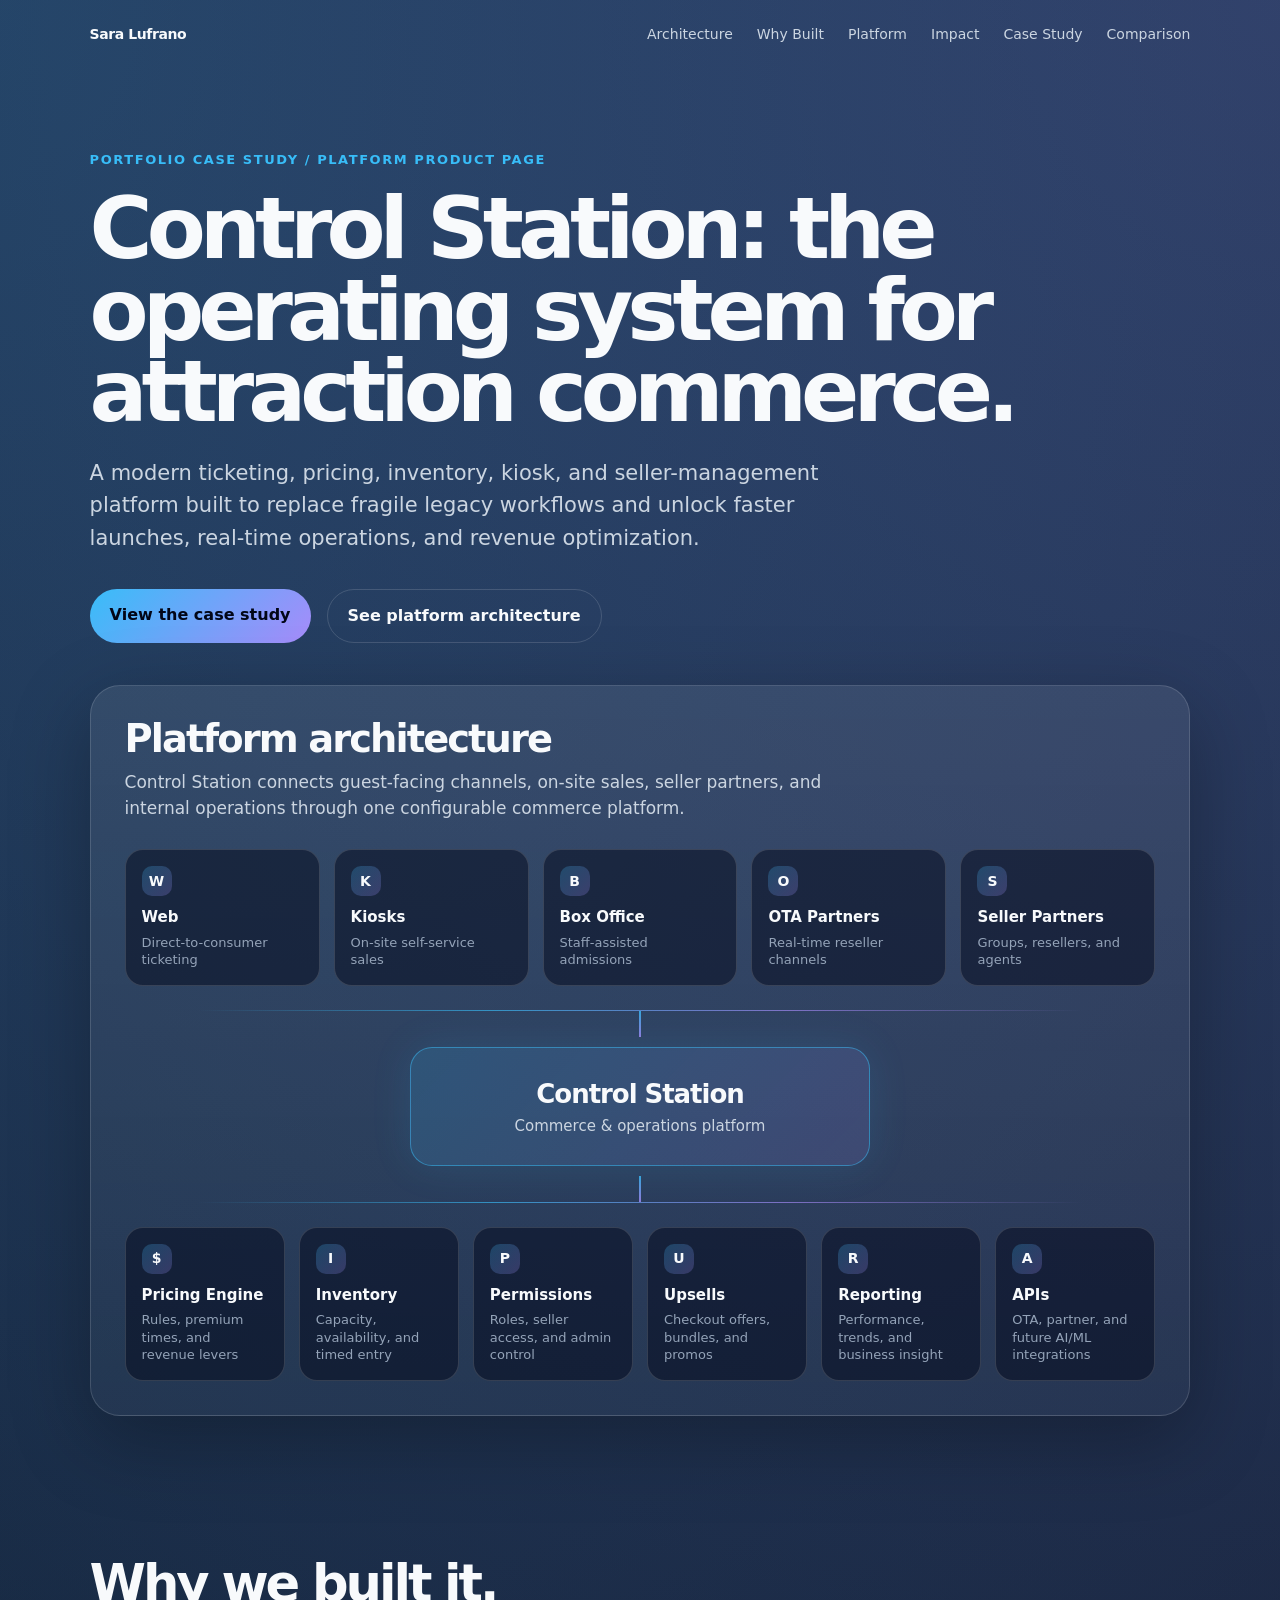
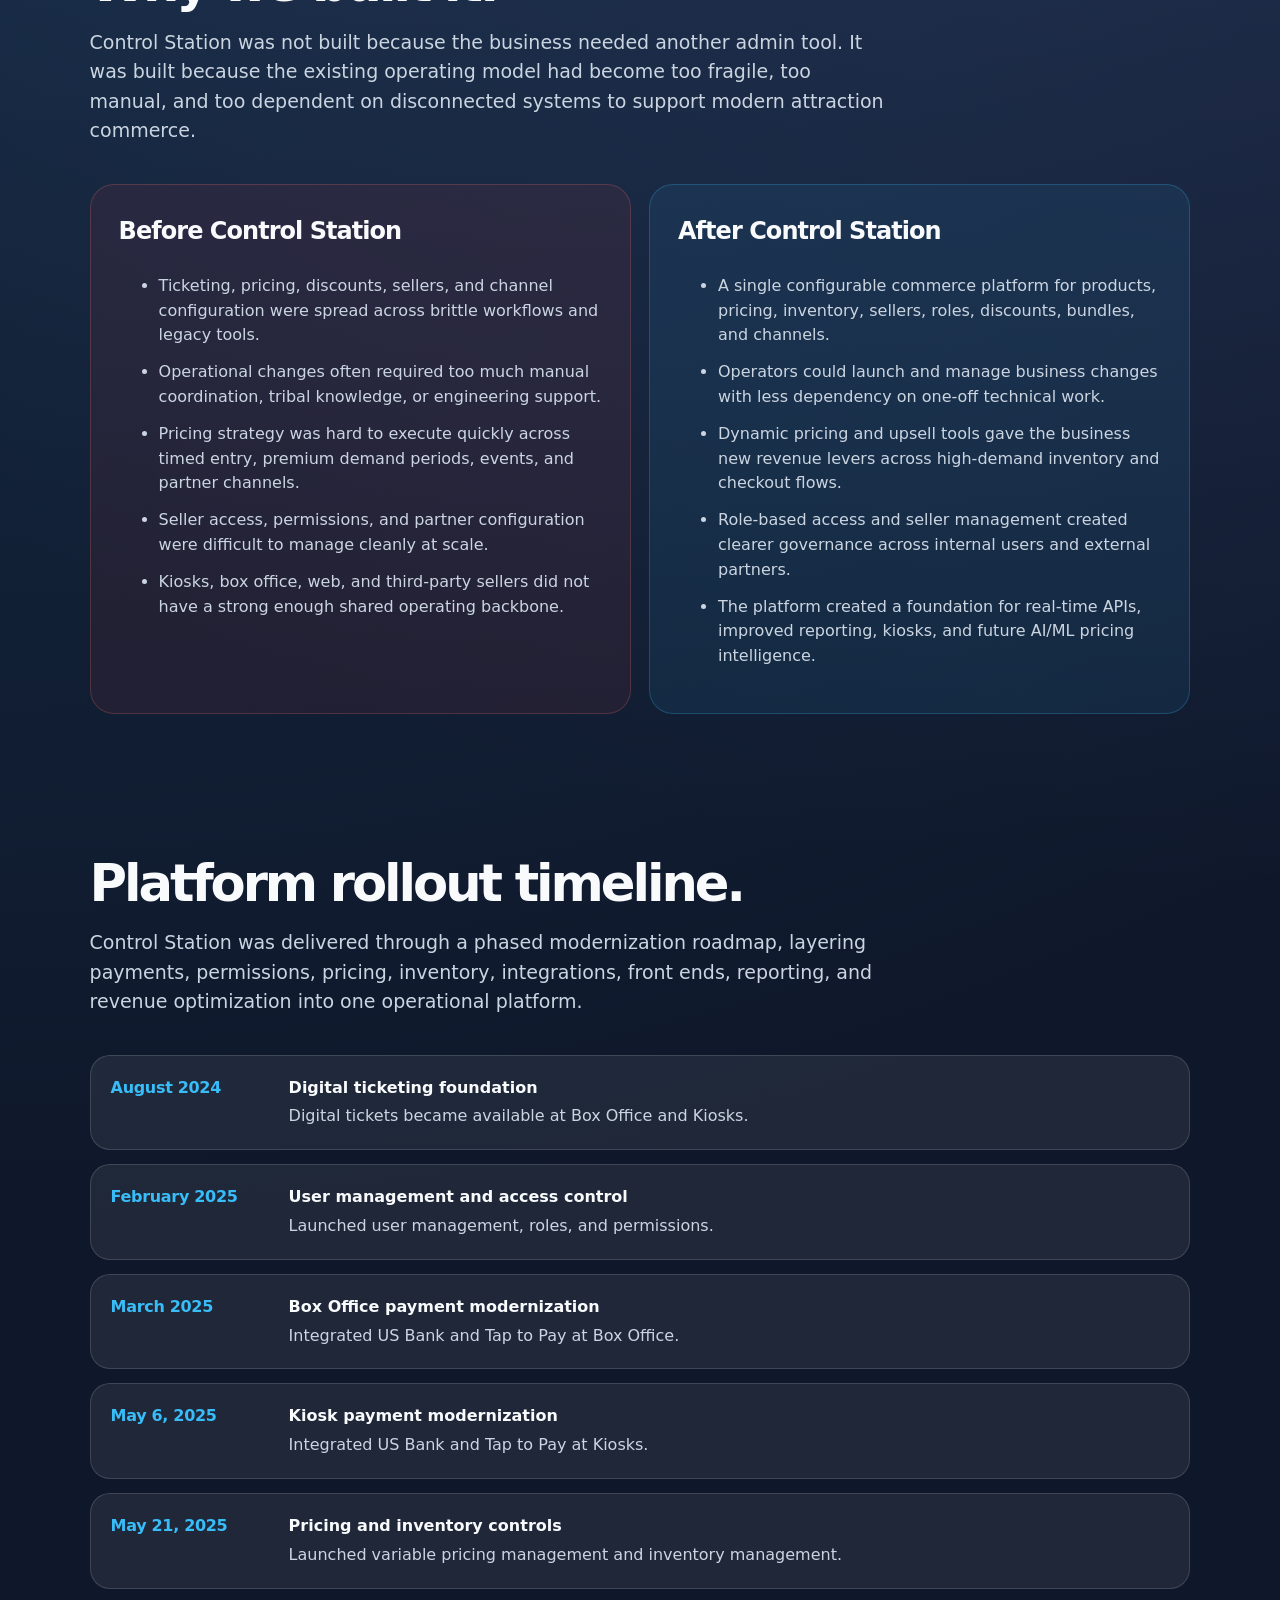
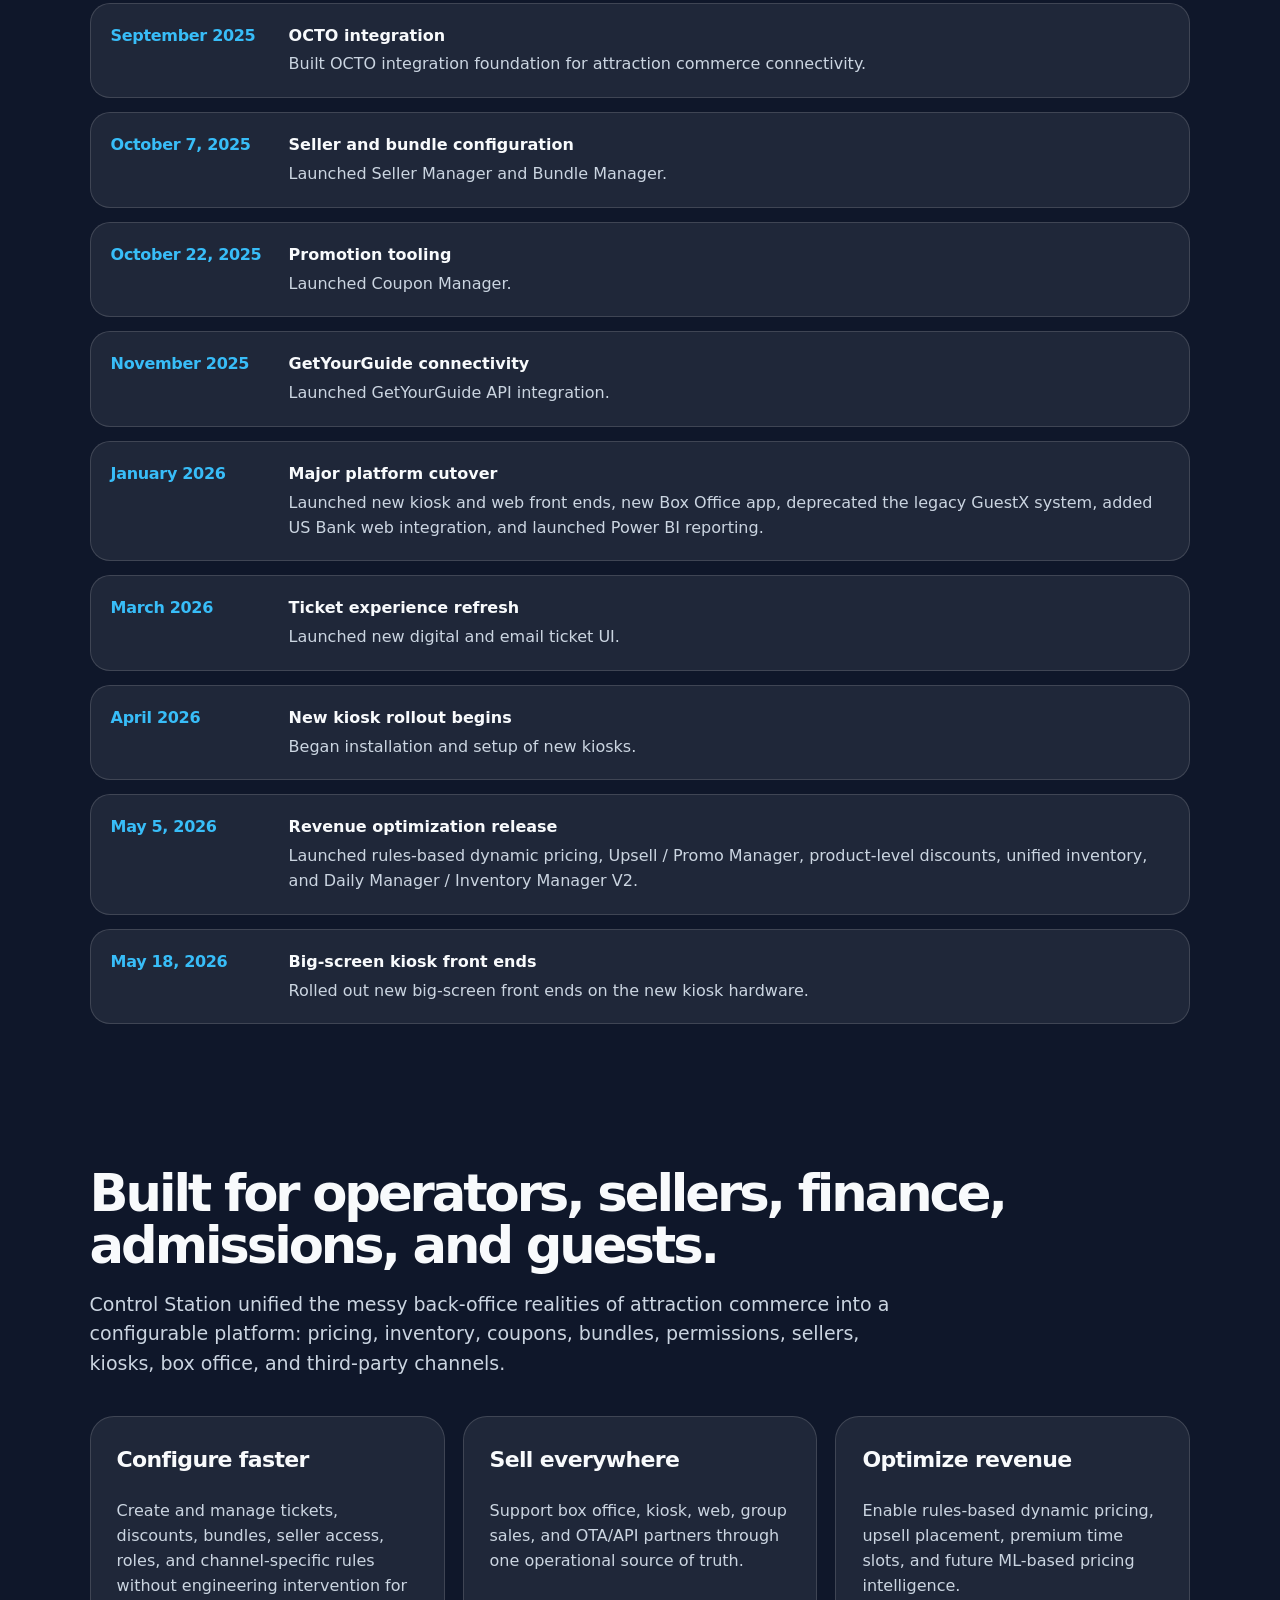
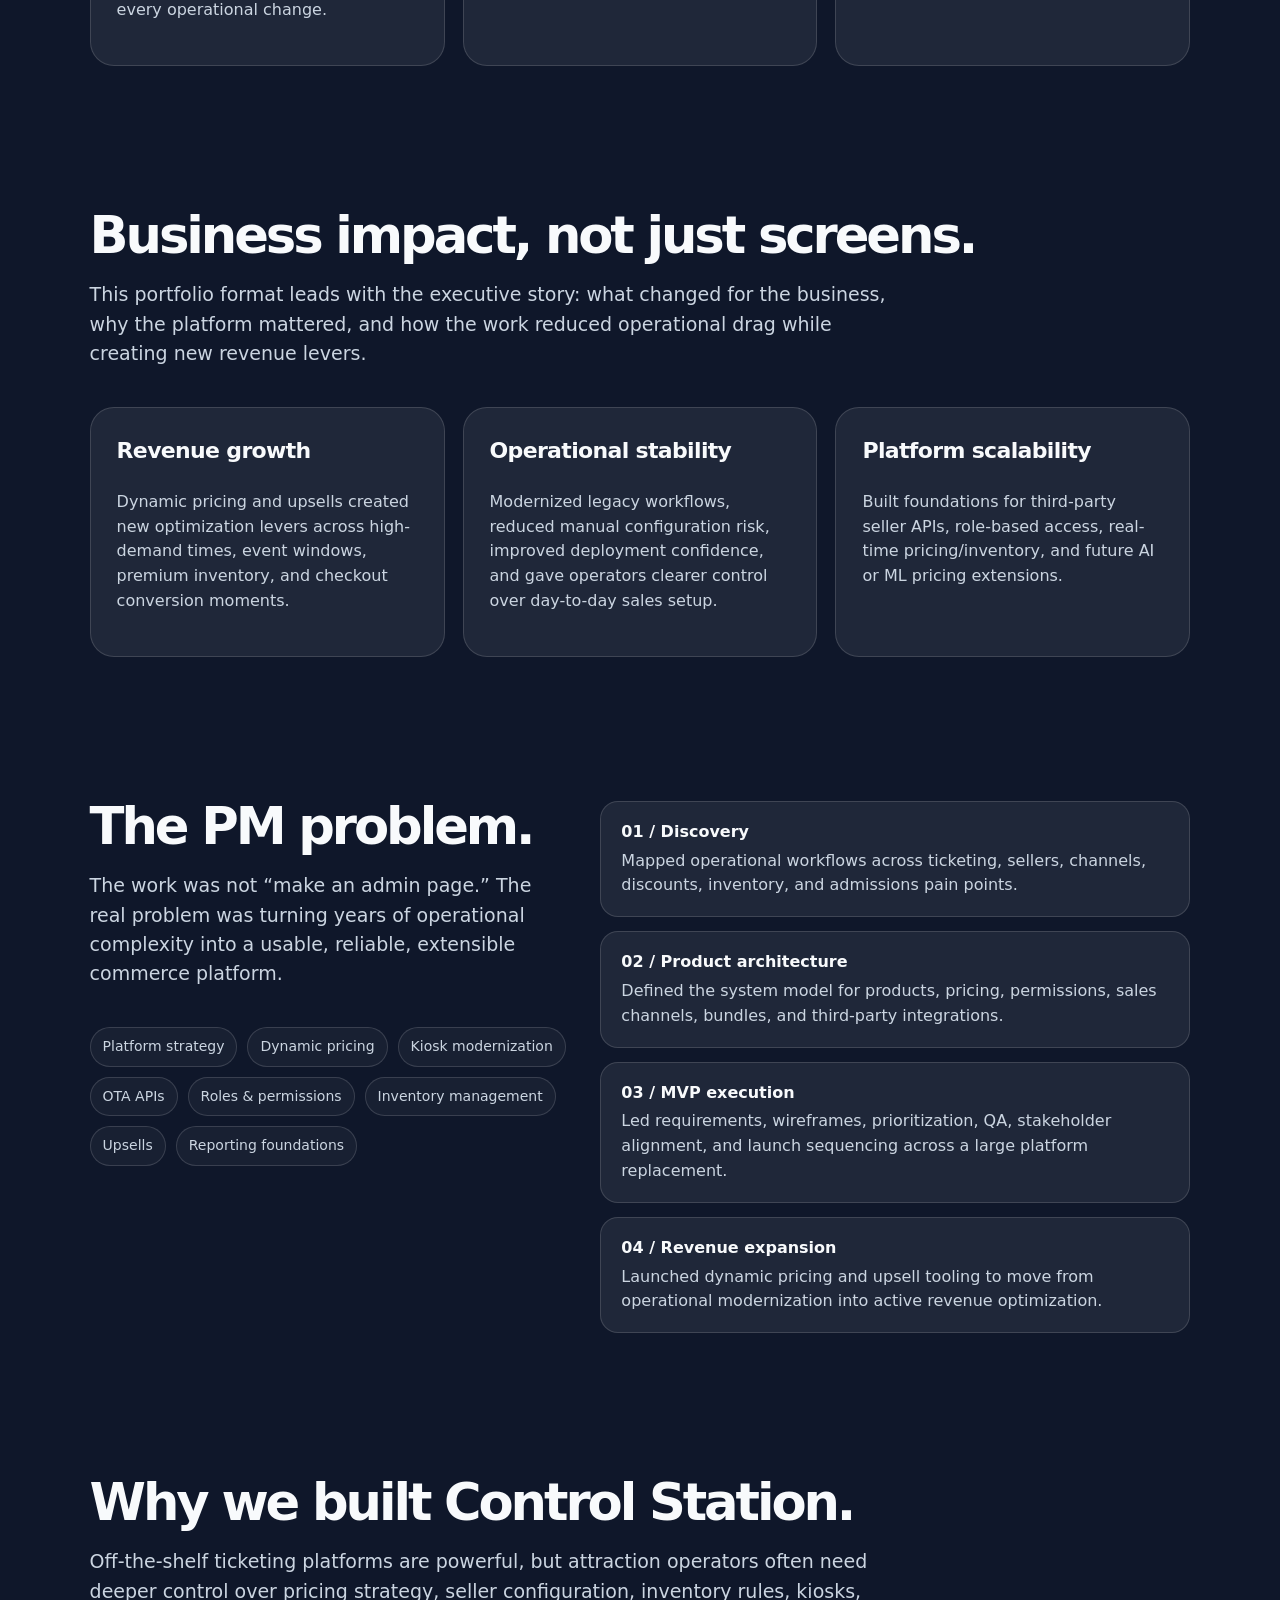
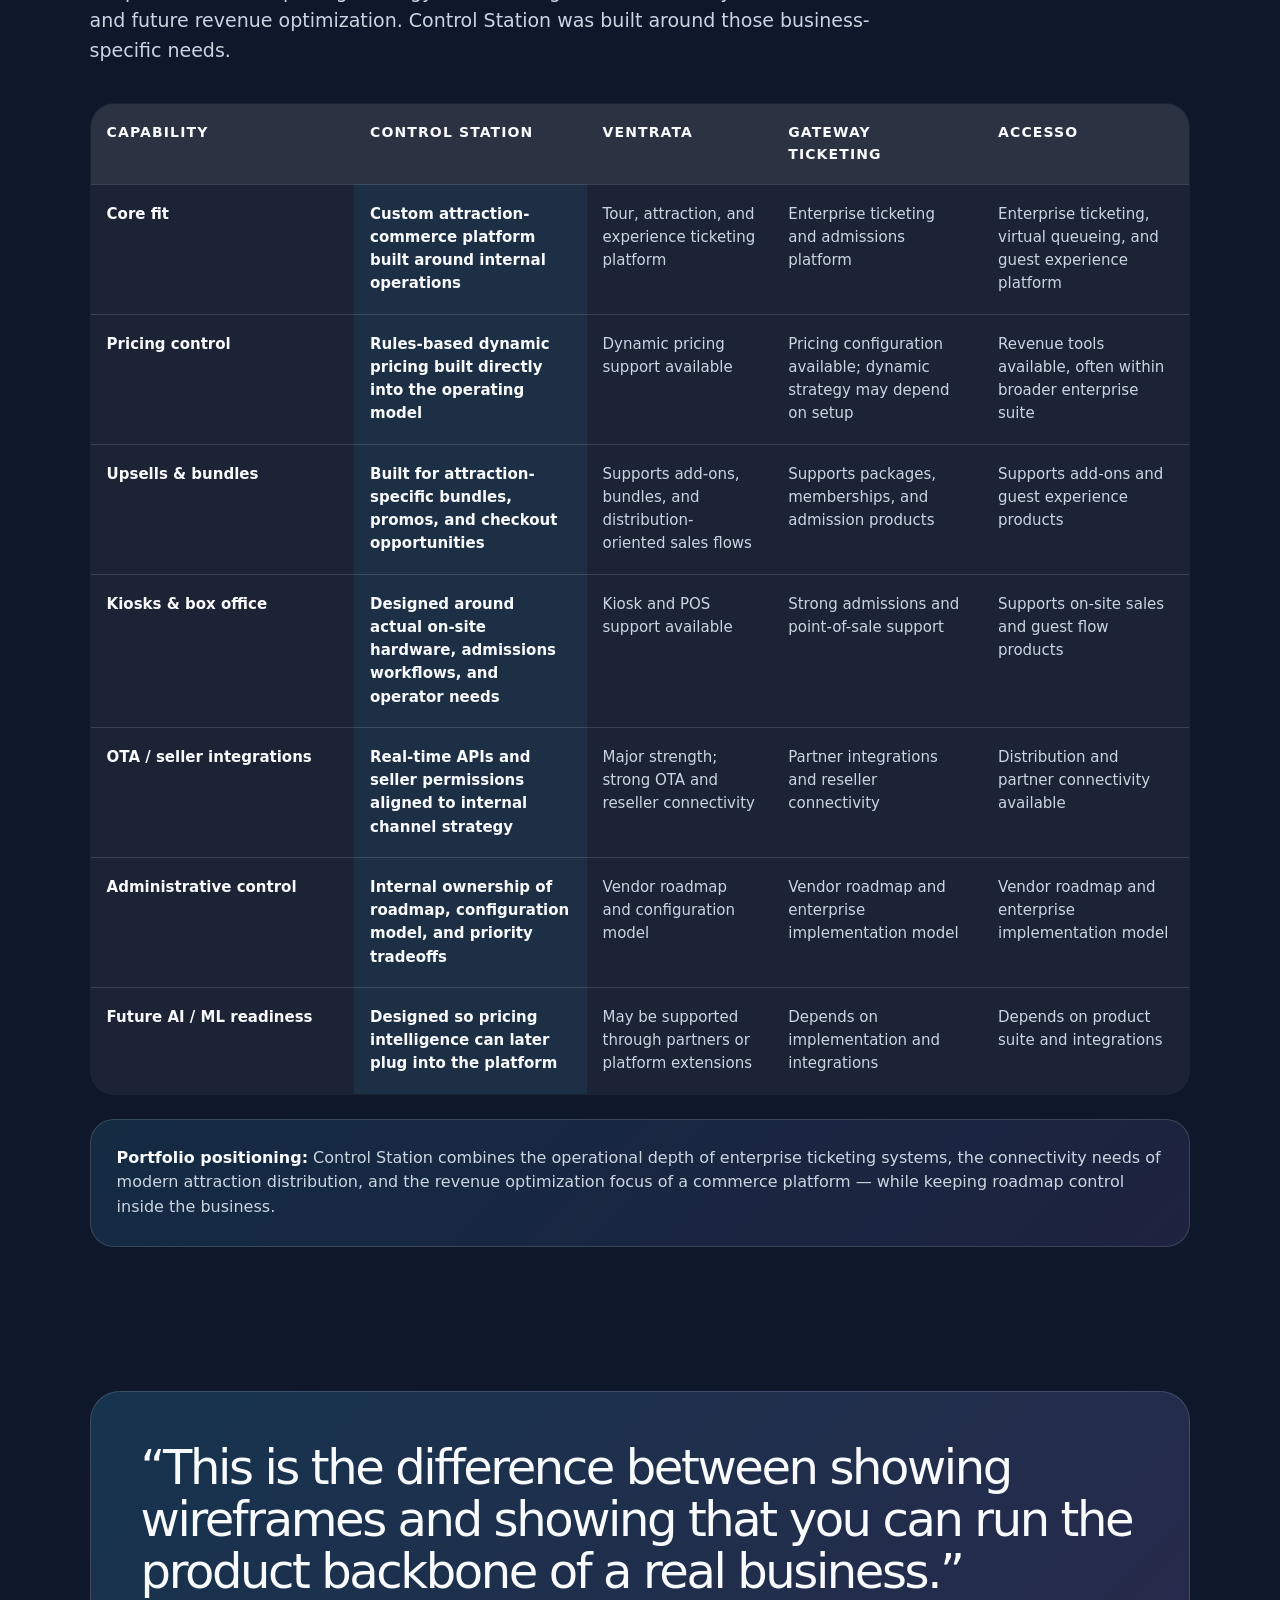
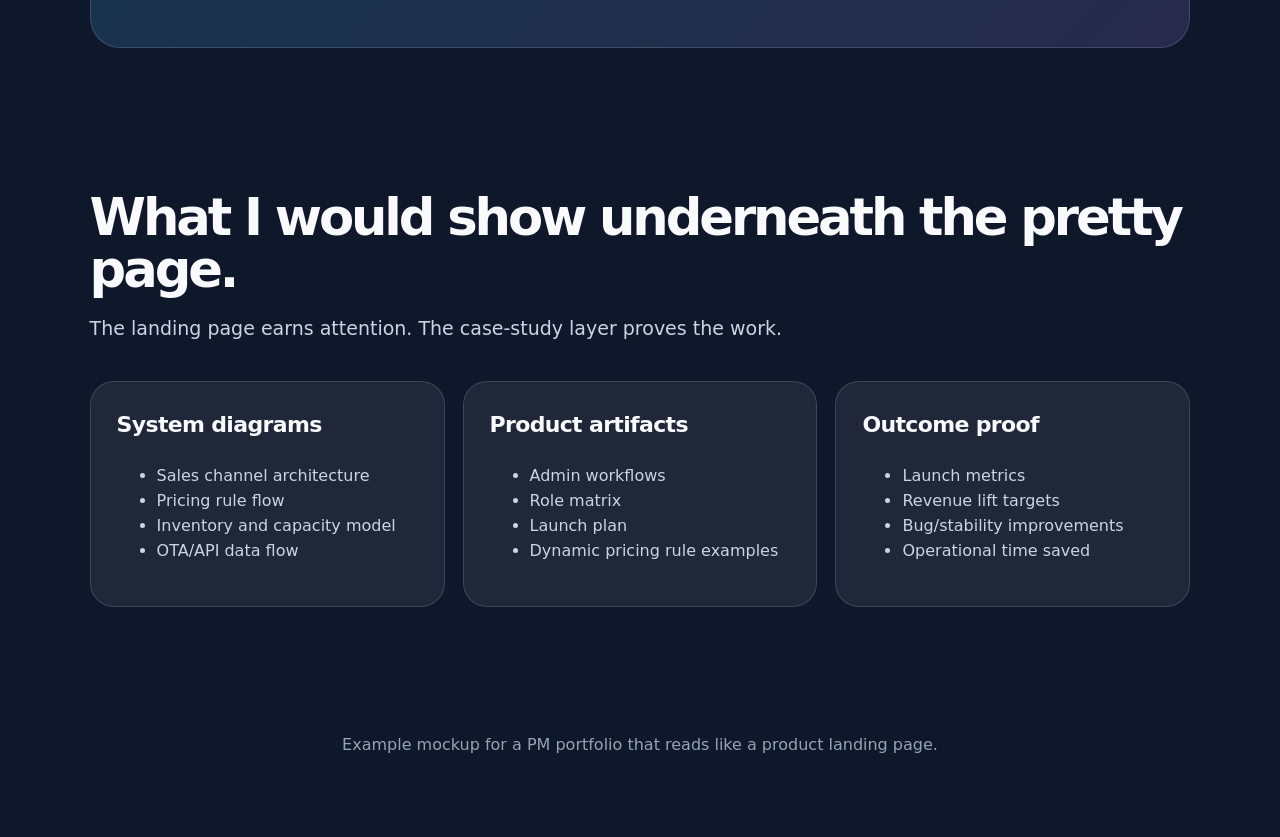
==== index.html @ 67d1c908 "Update portfolio site" ====
<!DOCTYPE html>
<html lang="en">
<head>
  <meta charset="UTF-8" />
  <meta name="viewport" content="width=device-width, initial-scale=1.0" />
  <title>Control Station | Portfolio Product Page Mock</title>
  <style>
    :root {
      --bg: #0f172a;
      --text: #f8fafc;
      --muted: #cbd5e1;
      --soft: #94a3b8;
      --accent: #38bdf8;
      --accent2: #a78bfa;
      --card: rgba(255,255,255,.07);
      --border: rgba(255,255,255,.14);
    }

    * { box-sizing: border-box; }

    body {
      margin: 0;
      font-family: Inter, ui-sans-serif, system-ui, -apple-system, BlinkMacSystemFont, "Segoe UI", sans-serif;
      background: radial-gradient(circle at top left, rgba(56,189,248,.22), transparent 32%),
                  radial-gradient(circle at top right, rgba(167,139,250,.22), transparent 28%),
                  var(--bg);
      color: var(--text);
      line-height: 1.55;
    }

    a { color: inherit; text-decoration: none; }

    .nav {
      display: flex;
      justify-content: space-between;
      align-items: center;
      padding: 24px 7vw;
      color: var(--muted);
      font-size: 14px;
    }

    .logo {
      color: var(--text);
      font-weight: 800;
      letter-spacing: -.03em;
    }

    .nav-links {
      display: flex;
      gap: 24px;
    }

    .hero {
      padding: 80px 7vw 70px;
      max-width: 1280px;
      margin: auto;
      display: grid;
      grid-template-columns: 1fr;
      gap: 42px;
    }

    .hero-content {
      max-width: 930px;
    }

    .eyebrow {
      color: var(--accent);
      text-transform: uppercase;
      font-weight: 800;
      letter-spacing: .12em;
      font-size: 13px;
      margin-bottom: 18px;
    }

    h1 {
      font-size: clamp(46px, 7vw, 86px);
      line-height: .95;
      letter-spacing: -.07em;
      margin: 0 0 24px;
    }

    .hero p {
      font-size: 21px;
      color: var(--muted);
      max-width: 760px;
      margin-bottom: 34px;
    }

    .buttons {
      display: flex;
      gap: 16px;
      flex-wrap: wrap;
    }

    .button {
      padding: 14px 20px;
      border-radius: 999px;
      font-weight: 800;
      border: 1px solid var(--border);
    }

    .button.primary {
      background: linear-gradient(135deg, var(--accent), var(--accent2));
      color: #020617;
      border: 0;
    }

    section {
      padding: 72px 7vw;
      max-width: 1280px;
      margin: auto;
    }

    .section-title {
      font-size: clamp(34px, 4vw, 58px);
      line-height: 1;
      letter-spacing: -.06em;
      margin: 0 0 18px;
    }

    .section-lead {
      color: var(--muted);
      font-size: 19px;
      max-width: 800px;
      margin-bottom: 38px;
    }

    .cards {
      display: grid;
      grid-template-columns: repeat(3, 1fr);
      gap: 18px;
    }

    .card {
      background: var(--card);
      border: 1px solid var(--border);
      border-radius: 24px;
      padding: 26px;
    }

    .card h3 {
      margin-top: 0;
      font-size: 22px;
      letter-spacing: -.03em;
    }

    .card p, .card li { color: var(--muted); }

    .architecture-panel {
      border: 1px solid var(--border);
      background: linear-gradient(180deg, rgba(255,255,255,.08), rgba(255,255,255,.035));
      border-radius: 30px;
      padding: 34px;
      box-shadow: 0 24px 80px rgba(0,0,0,.28);
      overflow: hidden;
    }

    .architecture-header {
      margin-bottom: 28px;
    }

    .architecture-header h2 {
      font-size: clamp(28px, 3vw, 42px);
      line-height: 1;
      letter-spacing: -.05em;
      margin: 0 0 10px;
    }

    .architecture-header p {
      color: var(--muted);
      margin: 0;
      max-width: 720px;
      font-size: 17px;
    }

    .architecture {
      display: grid;
      grid-template-rows: auto auto auto;
      gap: 24px;
      position: relative;
    }

    .node-row {
      display: grid;
      gap: 14px;
    }

    .node-row.top {
      grid-template-columns: repeat(5, 1fr);
    }

    .node-row.bottom {
      grid-template-columns: repeat(6, 1fr);
    }

    .node {
      border: 1px solid var(--border);
      background: rgba(2, 6, 23, .48);
      border-radius: 18px;
      padding: 16px;
      min-height: 94px;
      position: relative;
    }

    .node strong {
      display: block;
      font-size: 15px;
      margin-bottom: 4px;
      color: var(--text);
    }

    .node span {
      color: var(--soft);
      font-size: 13px;
      display: block;
      line-height: 1.35;
    }

    .node-icon {
      width: 30px;
      height: 30px;
      border-radius: 10px;
      display: grid;
      place-items: center;
      margin-bottom: 10px;
      background: linear-gradient(135deg, rgba(56,189,248,.24), rgba(167,139,250,.24));
      color: var(--text);
      font-weight: 800;
      font-size: 14px;
    }

    .center-node-wrap {
      display: grid;
      place-items: center;
      position: relative;
      padding: 10px 0;
    }

    .center-node {
      width: min(460px, 100%);
      border: 1px solid rgba(56,189,248,.5);
      background: linear-gradient(135deg, rgba(56,189,248,.16), rgba(167,139,250,.14));
      border-radius: 22px;
      padding: 26px;
      text-align: center;
      box-shadow: 0 0 40px rgba(56,189,248,.12);
    }

    .center-node strong {
      display: block;
      font-size: 26px;
      letter-spacing: -.04em;
    }

    .center-node span {
      color: var(--muted);
      font-size: 15px;
    }

    .connector {
      height: 26px;
      width: 2px;
      background: linear-gradient(var(--accent), var(--accent2));
      opacity: .8;
      margin: auto;
    }

    .rail {
      height: 1px;
      background: linear-gradient(90deg, transparent, rgba(56,189,248,.65), rgba(167,139,250,.65), transparent);
      margin: 0 7%;
    }

    .split {
      display: grid;
      grid-template-columns: .9fr 1.1fr;
      gap: 28px;
      align-items: start;
    }

    .pill-list {
      display: flex;
      flex-wrap: wrap;
      gap: 10px;
    }

    .pill {
      border: 1px solid var(--border);
      color: var(--muted);
      border-radius: 999px;
      padding: 8px 12px;
      font-size: 14px;
      background: rgba(255,255,255,.04);
    }

    .timeline {
      display: grid;
      gap: 14px;
    }

    .timeline-item {
      background: var(--card);
      border: 1px solid var(--border);
      border-radius: 18px;
      padding: 18px 20px;
    }

    .timeline-item strong {
      display: block;
      margin-bottom: 4px;
    }

    .timeline-item span { color: var(--muted); }

    .comparison-table {
      width: 100%;
      border-collapse: collapse;
      overflow: hidden;
      border-radius: 24px;
      border: 1px solid var(--border);
      background: rgba(255,255,255,.05);
    }

    .comparison-table th,
    .comparison-table td {
      padding: 18px 16px;
      text-align: left;
      border-bottom: 1px solid var(--border);
      vertical-align: top;
    }

    .comparison-table th {
      color: var(--text);
      font-size: 14px;
      text-transform: uppercase;
      letter-spacing: .08em;
      background: rgba(255,255,255,.07);
    }

    .comparison-table td {
      color: var(--muted);
      font-size: 15px;
    }

    .comparison-table tr:last-child td { border-bottom: 0; }

    .comparison-table td:first-child {
      color: var(--text);
      font-weight: 800;
      width: 24%;
    }

    .highlight-cell {
      color: var(--text) !important;
      font-weight: 700;
      background: rgba(56,189,248,.08);
    }

    .note-card {
      margin-top: 24px;
      padding: 26px;
      border-radius: 24px;
      border: 1px solid var(--border);
      background: linear-gradient(135deg, rgba(56,189,248,.12), rgba(167,139,250,.10));
      color: var(--muted);
    }

    .note-card strong { color: var(--text); }

    .quote {
      margin: 72px 7vw;
      padding: 50px;
      border-radius: 30px;
      background: linear-gradient(135deg, rgba(56,189,248,.18), rgba(167,139,250,.16));
      border: 1px solid var(--border);
      max-width: 1180px;
    }

    .quote p {
      font-size: clamp(28px, 4vw, 48px);
      line-height: 1.08;
      letter-spacing: -.05em;
      margin: 0;
    }

    footer {
      color: var(--soft);
      padding: 54px 7vw 80px;
      text-align: center;
    }


    .before-after-grid {
      display: grid;
      grid-template-columns: 1fr 1fr;
      gap: 18px;
    }

    .problem-card {
      background: rgba(239, 68, 68, .08);
      border: 1px solid rgba(248, 113, 113, .22);
      border-radius: 24px;
      padding: 28px;
    }

    .solution-card {
      background: rgba(56, 189, 248, .08);
      border: 1px solid rgba(56, 189, 248, .24);
      border-radius: 24px;
      padding: 28px;
    }

    .problem-card h3,
    .solution-card h3 {
      margin-top: 0;
      font-size: 24px;
      letter-spacing: -.04em;
    }

    .problem-card li,
    .solution-card li {
      color: var(--muted);
      margin-bottom: 12px;
    }

    .deploy-grid {
      display: grid;
      gap: 14px;
      margin-top: 28px;
    }

    .deploy-item {
      display: grid;
      grid-template-columns: 160px 1fr;
      gap: 18px;
      background: var(--card);
      border: 1px solid var(--border);
      border-radius: 20px;
      padding: 20px;
    }

    .deploy-date {
      color: var(--accent);
      font-weight: 800;
      letter-spacing: -.02em;
    }

    .deploy-item strong {
      display: block;
      color: var(--text);
      margin-bottom: 4px;
    }

    .deploy-item span {
      color: var(--muted);
    }

    @media (max-width: 950px) {
      .cards, .split, .before-after-grid { grid-template-columns: 1fr; }
      .node-row.top, .node-row.bottom {
        grid-template-columns: repeat(2, 1fr);
      }
      .nav-links { display: none; }
      .deploy-item { grid-template-columns: 1fr; }
      .comparison-table {
        display: block;
        overflow-x: auto;
        white-space: nowrap;
      }
    }

    @media (max-width: 580px) {
      .node-row.top, .node-row.bottom {
        grid-template-columns: 1fr;
      }
      .architecture-panel {
        padding: 22px;
      }
    }
  </style>
</head>
<body>
  <nav class="nav">
    <div class="logo">Sara Lufrano</div>
    <div class="nav-links">
      <a href="#architecture">Architecture</a>
      <a href="#why-built">Why Built</a>
      <a href="#platform">Platform</a>
      <a href="#impact">Impact</a>
      <a href="#case-study">Case Study</a>
      <a href="#comparison">Comparison</a>
    </div>
  </nav>

  <main>
    <section class="hero">
      <div class="hero-content">
        <div class="eyebrow">Portfolio Case Study / Platform Product Page</div>
        <h1>Control Station: the operating system for attraction commerce.</h1>
        <p>
          A modern ticketing, pricing, inventory, kiosk, and seller-management platform built to replace fragile legacy workflows and unlock faster launches, real-time operations, and revenue optimization.
        </p>
        <div class="buttons">
          <a class="button primary" href="#case-study">View the case study</a>
          <a class="button" href="#architecture">See platform architecture</a>
        </div>
      </div>

      <div id="architecture" class="architecture-panel">
        <div class="architecture-header">
          <h2>Platform architecture</h2>
          <p>
            Control Station connects guest-facing channels, on-site sales, seller partners, and internal operations through one configurable commerce platform.
          </p>
        </div>

        <div class="architecture">
          <div class="node-row top">
            <div class="node">
              <div class="node-icon">W</div>
              <strong>Web</strong>
              <span>Direct-to-consumer ticketing</span>
            </div>
            <div class="node">
              <div class="node-icon">K</div>
              <strong>Kiosks</strong>
              <span>On-site self-service sales</span>
            </div>
            <div class="node">
              <div class="node-icon">B</div>
              <strong>Box Office</strong>
              <span>Staff-assisted admissions</span>
            </div>
            <div class="node">
              <div class="node-icon">O</div>
              <strong>OTA Partners</strong>
              <span>Real-time reseller channels</span>
            </div>
            <div class="node">
              <div class="node-icon">S</div>
              <strong>Seller Partners</strong>
              <span>Groups, resellers, and agents</span>
            </div>
          </div>

          <div>
            <div class="rail"></div>
            <div class="connector"></div>
            <div class="center-node-wrap">
              <div class="center-node">
                <strong>Control Station</strong>
                <span>Commerce & operations platform</span>
              </div>
            </div>
            <div class="connector"></div>
            <div class="rail"></div>
          </div>

          <div class="node-row bottom">
            <div class="node">
              <div class="node-icon">$</div>
              <strong>Pricing Engine</strong>
              <span>Rules, premium times, and revenue levers</span>
            </div>
            <div class="node">
              <div class="node-icon">I</div>
              <strong>Inventory</strong>
              <span>Capacity, availability, and timed entry</span>
            </div>
            <div class="node">
              <div class="node-icon">P</div>
              <strong>Permissions</strong>
              <span>Roles, seller access, and admin control</span>
            </div>
            <div class="node">
              <div class="node-icon">U</div>
              <strong>Upsells</strong>
              <span>Checkout offers, bundles, and promos</span>
            </div>
            <div class="node">
              <div class="node-icon">R</div>
              <strong>Reporting</strong>
              <span>Performance, trends, and business insight</span>
            </div>
            <div class="node">
              <div class="node-icon">A</div>
              <strong>APIs</strong>
              <span>OTA, partner, and future AI/ML integrations</span>
            </div>
          </div>
        </div>
      </div>
    </section>


    <section id="why-built">
      <h2 class="section-title">Why we built it.</h2>
      <p class="section-lead">
        Control Station was not built because the business needed another admin tool. It was built because the existing operating model had become too fragile, too manual, and too dependent on disconnected systems to support modern attraction commerce.
      </p>

      <div class="before-after-grid">
        <div class="problem-card">
          <h3>Before Control Station</h3>
          <ul>
            <li>Ticketing, pricing, discounts, sellers, and channel configuration were spread across brittle workflows and legacy tools.</li>
            <li>Operational changes often required too much manual coordination, tribal knowledge, or engineering support.</li>
            <li>Pricing strategy was hard to execute quickly across timed entry, premium demand periods, events, and partner channels.</li>
            <li>Seller access, permissions, and partner configuration were difficult to manage cleanly at scale.</li>
            <li>Kiosks, box office, web, and third-party sellers did not have a strong enough shared operating backbone.</li>
          </ul>
        </div>

        <div class="solution-card">
          <h3>After Control Station</h3>
          <ul>
            <li>A single configurable commerce platform for products, pricing, inventory, sellers, roles, discounts, bundles, and channels.</li>
            <li>Operators could launch and manage business changes with less dependency on one-off technical work.</li>
            <li>Dynamic pricing and upsell tools gave the business new revenue levers across high-demand inventory and checkout flows.</li>
            <li>Role-based access and seller management created clearer governance across internal users and external partners.</li>
            <li>The platform created a foundation for real-time APIs, improved reporting, kiosks, and future AI/ML pricing intelligence.</li>
          </ul>
        </div>
      </div>
    </section>

    <section id="deploy-calendar">
      <h2 class="section-title">Platform rollout timeline.</h2>
      <p class="section-lead">
        Control Station was delivered through a phased modernization roadmap, layering payments, permissions, pricing, inventory, integrations, front ends, reporting, and revenue optimization into one operational platform.
      </p>

      <div class="deploy-grid">
        <div class="deploy-item">
          <div class="deploy-date">August 2024</div>
          <div>
            <strong>Digital ticketing foundation</strong>
            <span>Digital tickets became available at Box Office and Kiosks.</span>
          </div>
        </div>

        <div class="deploy-item">
          <div class="deploy-date">February 2025</div>
          <div>
            <strong>User management and access control</strong>
            <span>Launched user management, roles, and permissions.</span>
          </div>
        </div>

        <div class="deploy-item">
          <div class="deploy-date">March 2025</div>
          <div>
            <strong>Box Office payment modernization</strong>
            <span>Integrated US Bank and Tap to Pay at Box Office.</span>
          </div>
        </div>

        <div class="deploy-item">
          <div class="deploy-date">May 6, 2025</div>
          <div>
            <strong>Kiosk payment modernization</strong>
            <span>Integrated US Bank and Tap to Pay at Kiosks.</span>
          </div>
        </div>

        <div class="deploy-item">
          <div class="deploy-date">May 21, 2025</div>
          <div>
            <strong>Pricing and inventory controls</strong>
            <span>Launched variable pricing management and inventory management.</span>
          </div>
        </div>

        <div class="deploy-item">
          <div class="deploy-date">September 2025</div>
          <div>
            <strong>OCTO integration</strong>
            <span>Built OCTO integration foundation for attraction commerce connectivity.</span>
          </div>
        </div>

        <div class="deploy-item">
          <div class="deploy-date">October 7, 2025</div>
          <div>
            <strong>Seller and bundle configuration</strong>
            <span>Launched Seller Manager and Bundle Manager.</span>
          </div>
        </div>

        <div class="deploy-item">
          <div class="deploy-date">October 22, 2025</div>
          <div>
            <strong>Promotion tooling</strong>
            <span>Launched Coupon Manager.</span>
          </div>
        </div>

        <div class="deploy-item">
          <div class="deploy-date">November 2025</div>
          <div>
            <strong>GetYourGuide connectivity</strong>
            <span>Launched GetYourGuide API integration.</span>
          </div>
        </div>

        <div class="deploy-item">
          <div class="deploy-date">January 2026</div>
          <div>
            <strong>Major platform cutover</strong>
            <span>Launched new kiosk and web front ends, new Box Office app, deprecated the legacy GuestX system, added US Bank web integration, and launched Power BI reporting.</span>
          </div>
        </div>

        <div class="deploy-item">
          <div class="deploy-date">March 2026</div>
          <div>
            <strong>Ticket experience refresh</strong>
            <span>Launched new digital and email ticket UI.</span>
          </div>
        </div>

        <div class="deploy-item">
          <div class="deploy-date">April 2026</div>
          <div>
            <strong>New kiosk rollout begins</strong>
            <span>Began installation and setup of new kiosks.</span>
          </div>
        </div>

        <div class="deploy-item">
          <div class="deploy-date">May 5, 2026</div>
          <div>
            <strong>Revenue optimization release</strong>
            <span>Launched rules-based dynamic pricing, Upsell / Promo Manager, product-level discounts, unified inventory, and Daily Manager / Inventory Manager V2.</span>
          </div>
        </div>

        <div class="deploy-item">
          <div class="deploy-date">May 18, 2026</div>
          <div>
            <strong>Big-screen kiosk front ends</strong>
            <span>Rolled out new big-screen front ends on the new kiosk hardware.</span>
          </div>
        </div>
      </div>
    </section>


    <section id="platform">
      <h2 class="section-title">Built for operators, sellers, finance, admissions, and guests.</h2>
      <p class="section-lead">
        Control Station unified the messy back-office realities of attraction commerce into a configurable platform: pricing, inventory, coupons, bundles, permissions, sellers, kiosks, box office, and third-party channels.
      </p>

      <div class="cards">
        <div class="card">
          <h3>Configure faster</h3>
          <p>Create and manage tickets, discounts, bundles, seller access, roles, and channel-specific rules without engineering intervention for every operational change.</p>
        </div>
        <div class="card">
          <h3>Sell everywhere</h3>
          <p>Support box office, kiosk, web, group sales, and OTA/API partners through one operational source of truth.</p>
        </div>
        <div class="card">
          <h3>Optimize revenue</h3>
          <p>Enable rules-based dynamic pricing, upsell placement, premium time slots, and future ML-based pricing intelligence.</p>
        </div>
      </div>
    </section>

    <section id="impact">
      <h2 class="section-title">Business impact, not just screens.</h2>
      <p class="section-lead">
        This portfolio format leads with the executive story: what changed for the business, why the platform mattered, and how the work reduced operational drag while creating new revenue levers.
      </p>

      <div class="cards">
        <div class="card">
          <h3>Revenue growth</h3>
          <p>Dynamic pricing and upsells created new optimization levers across high-demand times, event windows, premium inventory, and checkout conversion moments.</p>
        </div>
        <div class="card">
          <h3>Operational stability</h3>
          <p>Modernized legacy workflows, reduced manual configuration risk, improved deployment confidence, and gave operators clearer control over day-to-day sales setup.</p>
        </div>
        <div class="card">
          <h3>Platform scalability</h3>
          <p>Built foundations for third-party seller APIs, role-based access, real-time pricing/inventory, and future AI or ML pricing extensions.</p>
        </div>
      </div>
    </section>

    <section id="case-study">
      <div class="split">
        <div>
          <h2 class="section-title">The PM problem.</h2>
          <p class="section-lead">
            The work was not “make an admin page.” The real problem was turning years of operational complexity into a usable, reliable, extensible commerce platform.
          </p>
          <div class="pill-list">
            <span class="pill">Platform strategy</span>
            <span class="pill">Dynamic pricing</span>
            <span class="pill">Kiosk modernization</span>
            <span class="pill">OTA APIs</span>
            <span class="pill">Roles & permissions</span>
            <span class="pill">Inventory management</span>
            <span class="pill">Upsells</span>
            <span class="pill">Reporting foundations</span>
          </div>
        </div>

        <div class="timeline">
          <div class="timeline-item">
            <strong>01 / Discovery</strong>
            <span>Mapped operational workflows across ticketing, sellers, channels, discounts, inventory, and admissions pain points.</span>
          </div>
          <div class="timeline-item">
            <strong>02 / Product architecture</strong>
            <span>Defined the system model for products, pricing, permissions, sales channels, bundles, and third-party integrations.</span>
          </div>
          <div class="timeline-item">
            <strong>03 / MVP execution</strong>
            <span>Led requirements, wireframes, prioritization, QA, stakeholder alignment, and launch sequencing across a large platform replacement.</span>
          </div>
          <div class="timeline-item">
            <strong>04 / Revenue expansion</strong>
            <span>Launched dynamic pricing and upsell tooling to move from operational modernization into active revenue optimization.</span>
          </div>
        </div>
      </div>
    </section>

    <section id="comparison">
      <h2 class="section-title">Why we built Control Station.</h2>
      <p class="section-lead">
        Off-the-shelf ticketing platforms are powerful, but attraction operators often need deeper control over pricing strategy, seller configuration, inventory rules, kiosks, and future revenue optimization. Control Station was built around those business-specific needs.
      </p>

      <table class="comparison-table">
        <thead>
          <tr>
            <th>Capability</th>
            <th>Control Station</th>
            <th>Ventrata</th>
            <th>Gateway Ticketing</th>
            <th>accesso</th>
          </tr>
        </thead>
        <tbody>
          <tr>
            <td>Core fit</td>
            <td class="highlight-cell">Custom attraction-commerce platform built around internal operations</td>
            <td>Tour, attraction, and experience ticketing platform</td>
            <td>Enterprise ticketing and admissions platform</td>
            <td>Enterprise ticketing, virtual queueing, and guest experience platform</td>
          </tr>
          <tr>
            <td>Pricing control</td>
            <td class="highlight-cell">Rules-based dynamic pricing built directly into the operating model</td>
            <td>Dynamic pricing support available</td>
            <td>Pricing configuration available; dynamic strategy may depend on setup</td>
            <td>Revenue tools available, often within broader enterprise suite</td>
          </tr>
          <tr>
            <td>Upsells & bundles</td>
            <td class="highlight-cell">Built for attraction-specific bundles, promos, and checkout opportunities</td>
            <td>Supports add-ons, bundles, and distribution-oriented sales flows</td>
            <td>Supports packages, memberships, and admission products</td>
            <td>Supports add-ons and guest experience products</td>
          </tr>
          <tr>
            <td>Kiosks & box office</td>
            <td class="highlight-cell">Designed around actual on-site hardware, admissions workflows, and operator needs</td>
            <td>Kiosk and POS support available</td>
            <td>Strong admissions and point-of-sale support</td>
            <td>Supports on-site sales and guest flow products</td>
          </tr>
          <tr>
            <td>OTA / seller integrations</td>
            <td class="highlight-cell">Real-time APIs and seller permissions aligned to internal channel strategy</td>
            <td>Major strength; strong OTA and reseller connectivity</td>
            <td>Partner integrations and reseller connectivity</td>
            <td>Distribution and partner connectivity available</td>
          </tr>
          <tr>
            <td>Administrative control</td>
            <td class="highlight-cell">Internal ownership of roadmap, configuration model, and priority tradeoffs</td>
            <td>Vendor roadmap and configuration model</td>
            <td>Vendor roadmap and enterprise implementation model</td>
            <td>Vendor roadmap and enterprise implementation model</td>
          </tr>
          <tr>
            <td>Future AI / ML readiness</td>
            <td class="highlight-cell">Designed so pricing intelligence can later plug into the platform</td>
            <td>May be supported through partners or platform extensions</td>
            <td>Depends on implementation and integrations</td>
            <td>Depends on product suite and integrations</td>
          </tr>
        </tbody>
      </table>

      <div class="note-card">
        <strong>Portfolio positioning:</strong> Control Station combines the operational depth of enterprise ticketing systems, the connectivity needs of modern attraction distribution, and the revenue optimization focus of a commerce platform — while keeping roadmap control inside the business.
      </div>
    </section>

    <div class="quote">
      <p>“This is the difference between showing wireframes and showing that you can run the product backbone of a real business.”</p>
    </div>

    <section id="systems">
      <h2 class="section-title">What I would show underneath the pretty page.</h2>
      <p class="section-lead">
        The landing page earns attention. The case-study layer proves the work.
      </p>

      <div class="cards">
        <div class="card">
          <h3>System diagrams</h3>
          <ul>
            <li>Sales channel architecture</li>
            <li>Pricing rule flow</li>
            <li>Inventory and capacity model</li>
            <li>OTA/API data flow</li>
          </ul>
        </div>
        <div class="card">
          <h3>Product artifacts</h3>
          <ul>
            <li>Admin workflows</li>
            <li>Role matrix</li>
            <li>Launch plan</li>
            <li>Dynamic pricing rule examples</li>
          </ul>
        </div>
        <div class="card">
          <h3>Outcome proof</h3>
          <ul>
            <li>Launch metrics</li>
            <li>Revenue lift targets</li>
            <li>Bug/stability improvements</li>
            <li>Operational time saved</li>
          </ul>
        </div>
      </div>
    </section>
  </main>

  <footer>
    Example mockup for a PM portfolio that reads like a product landing page.
  </footer>
</body>
</html>
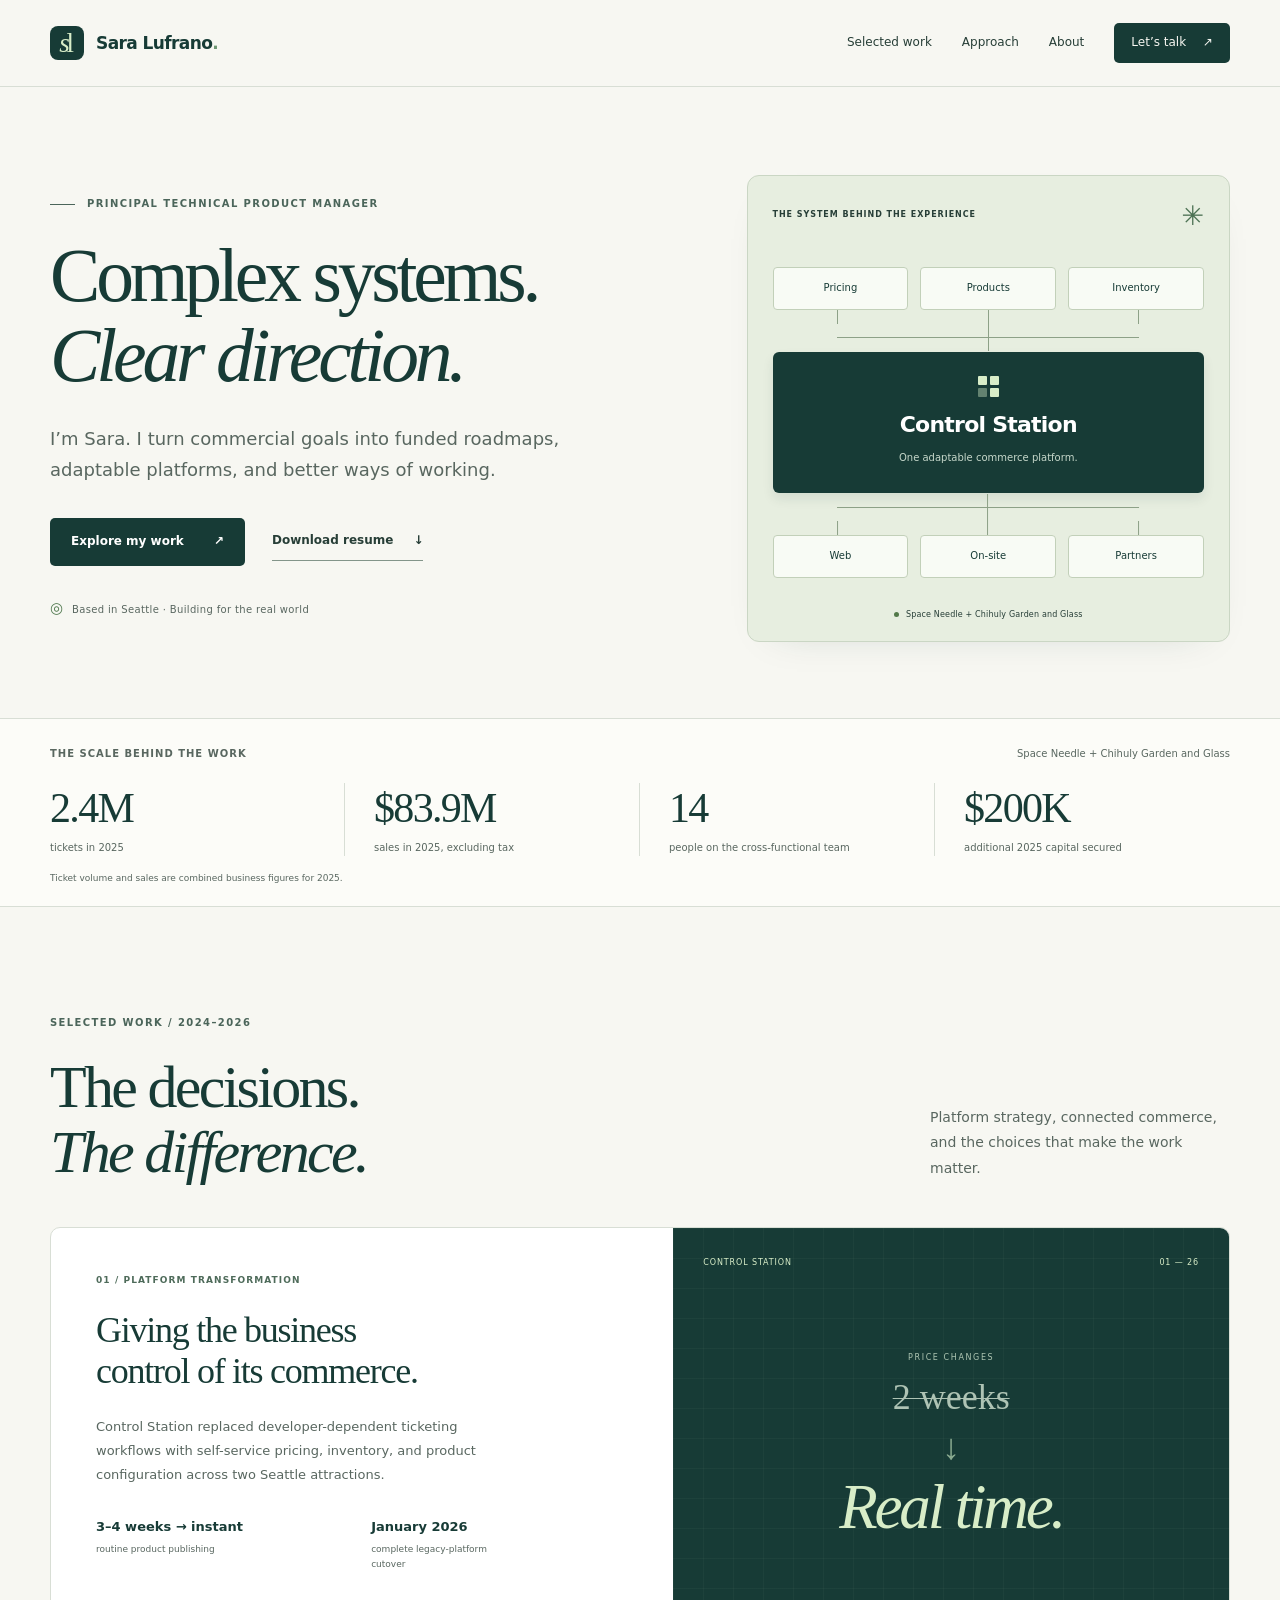
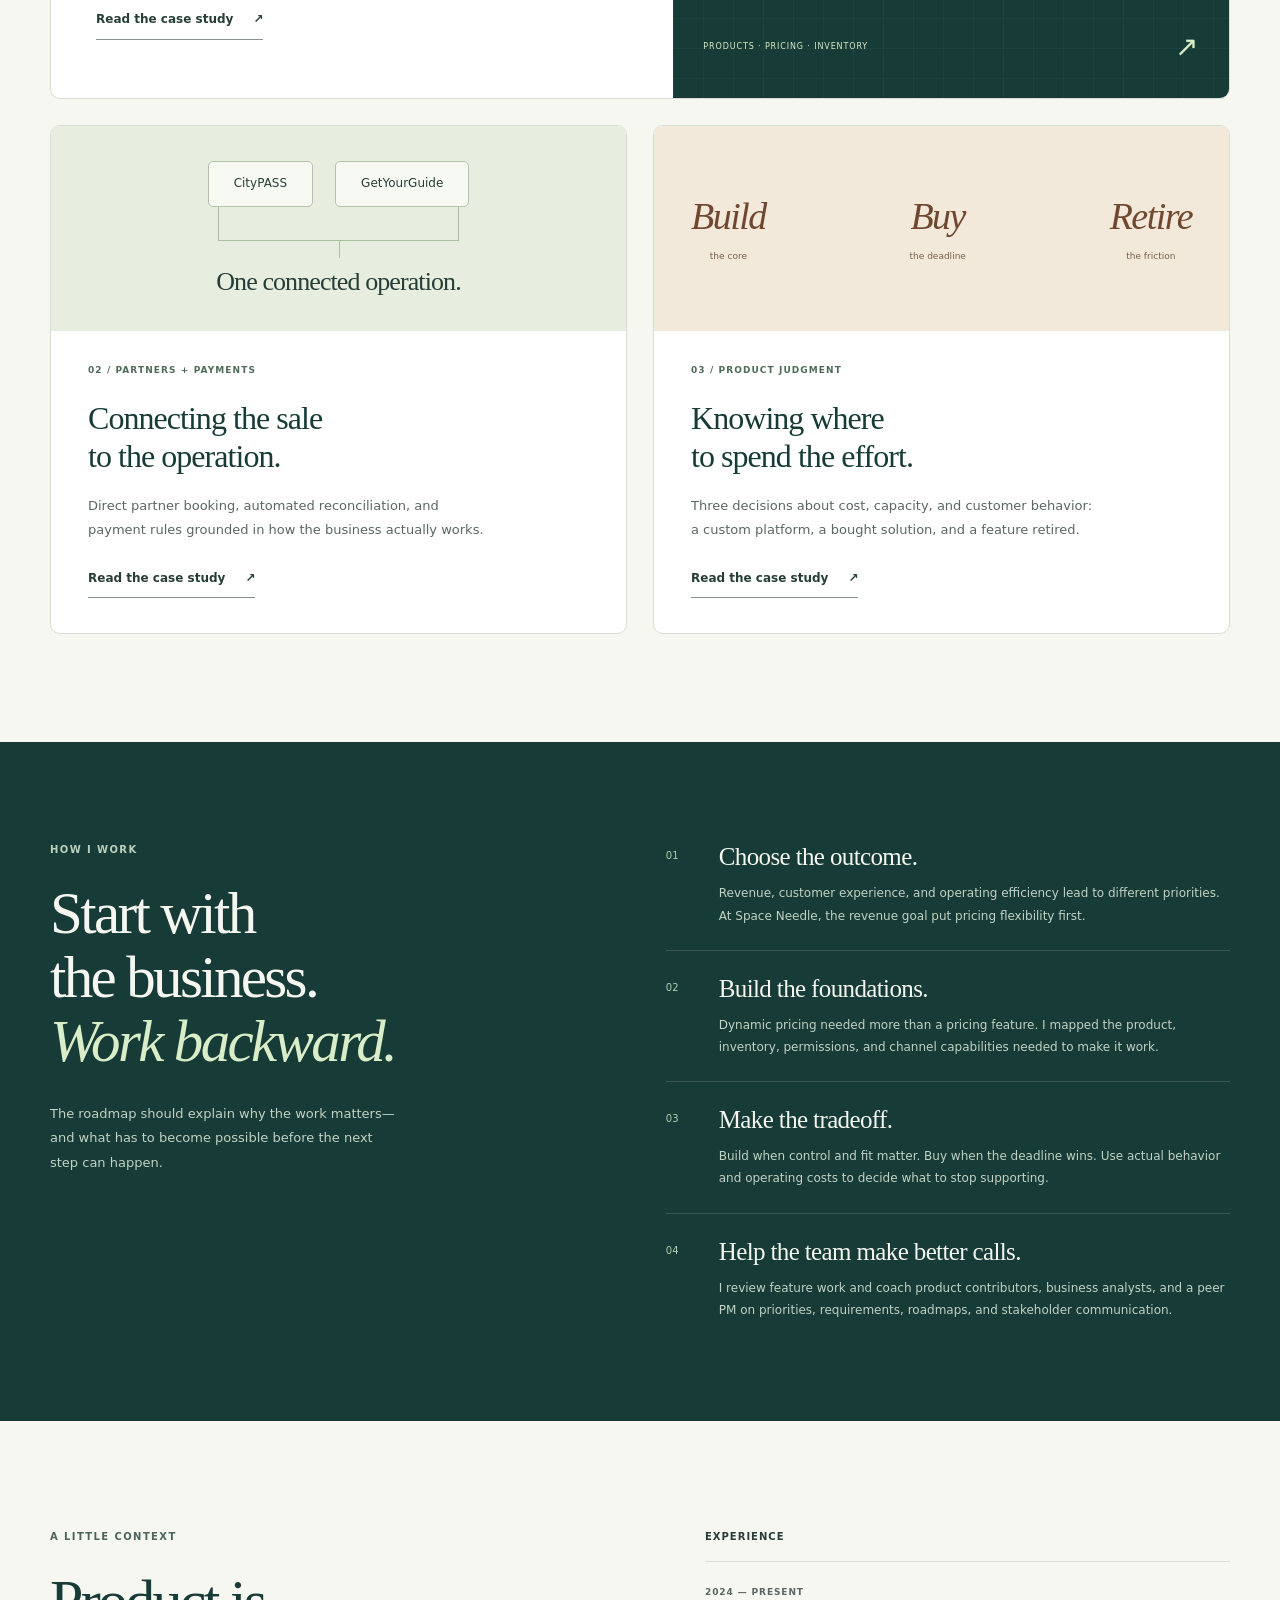
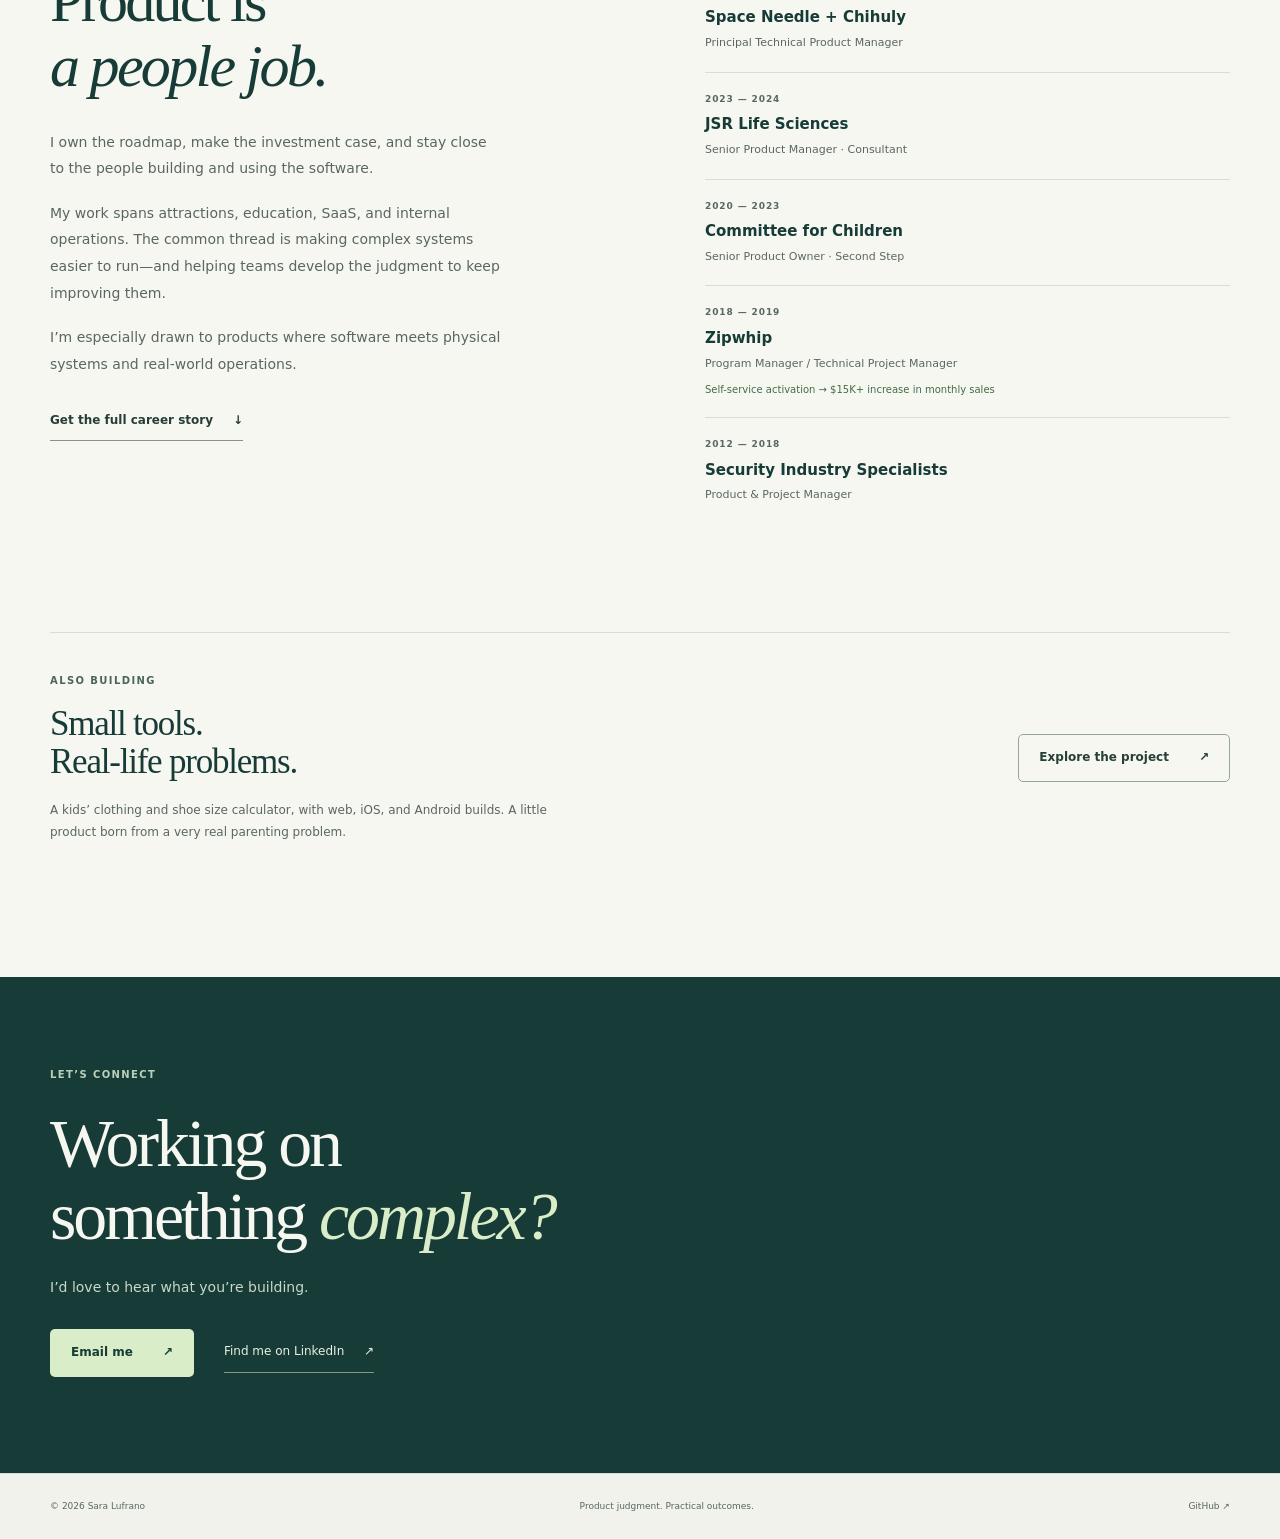
==== commit 53ceafd7: "Rebuild product portfolio with verified outcomes and case studies" ====
--- a/index.html
+++ b/index.html
@@ -1,953 +1,63 @@
-<!DOCTYPE html>
-<html lang="en">
-<head>
-  <meta charset="UTF-8" />
-  <meta name="viewport" content="width=device-width, initial-scale=1.0" />
-  <title>Control Station | Portfolio Product Page Mock</title>
-  <style>
-    :root {
-      --bg: #0f172a;
-      --text: #f8fafc;
-      --muted: #cbd5e1;
-      --soft: #94a3b8;
-      --accent: #38bdf8;
-      --accent2: #a78bfa;
-      --card: rgba(255,255,255,.07);
-      --border: rgba(255,255,255,.14);
-    }
+<!doctype html>
+<html lang="en"><head>
+<meta charset="utf-8"><meta name="viewport" content="width=device-width, initial-scale=1">
+<meta name="theme-color" content="#173b36">
+<title>Product strategy. Platforms. Real impact. | Sara Lufrano</title>
+<meta name="description" content="Sara Lufrano is a Principal Technical Product Manager leading commerce platforms, pricing, payments, partner integrations, and operational transformation.">
+<link rel="canonical" href="https://saralufrano.github.io/portfolio/">
+<meta property="og:type" content="website"><meta property="og:title" content="Product strategy. Platforms. Real impact. | Sara Lufrano">
+<meta property="og:description" content="Sara Lufrano is a Principal Technical Product Manager leading commerce platforms, pricing, payments, partner integrations, and operational transformation.">
+<meta property="og:url" content="https://saralufrano.github.io/portfolio/"><meta property="og:image" content="https://saralufrano.github.io/portfolio/assets/social-card.png">
+<meta name="twitter:card" content="summary_large_image">
+<link rel="icon" type="image/svg+xml" href="assets/favicon.svg">
+<link rel="stylesheet" href="style.css"><script src="script.js" defer></script>
+</head><body>
+<a class="skip-link" href="#main">Skip to content</a><header class="site-header"><div class="shell header-inner">
+<a class="wordmark" href="index.html" aria-label="Sara Lufrano, home"><span class="brand-mark" aria-hidden="true">s<span>l</span></span>Sara Lufrano<span class="wordmark-dot">.</span></a>
+<button class="menu-toggle" type="button" aria-expanded="false" aria-controls="site-nav">Menu <span aria-hidden="true">+</span></button>
+<nav id="site-nav" class="site-nav" aria-label="Main navigation"><a href="index.html#work">Selected work</a><a href="index.html#approach">Approach</a><a href="index.html#about">About</a><a class="nav-contact" href="index.html#contact">Let’s talk <span aria-hidden="true">↗</span></a></nav>
+</div></header>
+<main id="main">
+<section class="shell hero" aria-labelledby="hero-title"><div class="hero-copy">
+<p class="eyebrow"><span class="small-line" aria-hidden="true"></span>PRINCIPAL TECHNICAL PRODUCT MANAGER</p>
+<h1 id="hero-title">Complex systems.<br><em>Clear direction.</em></h1>
+<p class="hero-description">I’m Sara. I turn commercial goals into funded roadmaps, adaptable platforms, and better ways of working.</p>
+<div class="hero-actions"><a class="button button-dark" href="#work">Explore my work <span aria-hidden="true">↗</span></a><a class="text-link" href="assets/Sara-Lufrano-Resume.pdf" download>Download resume <span aria-hidden="true">↓</span></a></div>
+<p class="hero-location"><span aria-hidden="true">◎</span> Based in Seattle · Building for the real world</p>
+</div><figure class="system-art" aria-label="Control Station connects pricing, products, and inventory with web, kiosk, box office, and partner sales channels.">
+<div class="art-topline"><span class="micro">THE SYSTEM BEHIND THE EXPERIENCE</span><span class="art-cross" aria-hidden="true">✳</span></div>
+<div class="art-inputs"><span>Pricing</span><span>Products</span><span>Inventory</span></div>
+<div class="art-connector" aria-hidden="true"><i></i><i></i><i></i></div>
+<div class="art-core"><div class="core-icon" aria-hidden="true"><span></span><span></span><span></span><span></span></div><strong>Control Station</strong><span>One adaptable commerce platform.</span></div>
+<div class="art-connector bottom" aria-hidden="true"><i></i><i></i><i></i></div>
+<div class="art-outputs"><span>Web</span><span>On-site</span><span>Partners</span></div>
+<figcaption><span class="status-dot" aria-hidden="true"></span>Space Needle + Chihuly Garden and Glass</figcaption>
+</figure></section>
 
-    * { box-sizing: border-box; }
+<section class="scope-band" aria-label="Scope of product leadership"><div class="shell">
+<div class="scope-heading"><span class="micro">THE SCALE BEHIND THE WORK</span><span>Space Needle + Chihuly Garden and Glass</span></div>
+<dl class="scope-grid"><div><dt>2.4M</dt><dd>tickets in 2025</dd></div><div><dt>$83.9M</dt><dd>sales in 2025, excluding tax</dd></div><div><dt>14</dt><dd>people on the cross-functional team</dd></div><div><dt>$200K</dt><dd>additional 2025 capital secured</dd></div></dl>
+<p class="scope-note">Ticket volume and sales are combined business figures for 2025.</p>
+</div></section>
 
-    body {
-      margin: 0;
-      font-family: Inter, ui-sans-serif, system-ui, -apple-system, BlinkMacSystemFont, "Segoe UI", sans-serif;
-      background: radial-gradient(circle at top left, rgba(56,189,248,.22), transparent 32%),
-                  radial-gradient(circle at top right, rgba(167,139,250,.22), transparent 28%),
-                  var(--bg);
-      color: var(--text);
-      line-height: 1.55;
-    }
+<section id="work" class="shell section work-section" aria-labelledby="work-title">
+<div class="section-heading"><div><p class="eyebrow">SELECTED WORK / 2024–2026</p><h2 id="work-title">The decisions.<br><em>The difference.</em></h2></div><p>Platform strategy, connected commerce, and the choices that make the work matter.</p></div>
+<article class="flagship"><div class="flagship-copy"><p class="case-label">01 / PLATFORM TRANSFORMATION</p><h3>Giving the business<br>control of its commerce.</h3><p>Control Station replaced developer-dependent ticketing workflows with self-service pricing, inventory, and product configuration across two Seattle attractions.</p><dl class="project-facts"><div><dt>3–4 weeks → instant</dt><dd>routine product publishing</dd></div><div><dt>January 2026</dt><dd>complete legacy-platform cutover</dd></div></dl><a class="text-link" href="case-studies/control-station.html">Read the case study <span aria-hidden="true">↗</span></a></div>
+<div class="pricing-poster" aria-hidden="true"><div class="poster-header"><span>CONTROL STATION</span><span>01 — 26</span></div><div class="poster-center"><span class="poster-small">PRICE CHANGES</span><span class="old-price">2 weeks</span><span class="poster-arrow">↓</span><strong>Real time.</strong></div><div class="poster-footer"><span>PRODUCTS · PRICING · INVENTORY</span><span class="poster-symbol">↗</span></div></div></article>
 
-    a { color: inherit; text-decoration: none; }
+<div class="secondary-work"><article class="work-panel integration-panel"><div class="mini-art integration-art" aria-hidden="true"><span class="mini-node">CityPASS</span><span class="mini-node">GetYourGuide</span><div class="mini-track"></div><strong>One connected operation.</strong></div><div class="panel-copy"><p class="case-label">02 / PARTNERS + PAYMENTS</p><h3>Connecting the sale<br>to the operation.</h3><p>Direct partner booking, automated reconciliation, and payment rules grounded in how the business actually works.</p><a class="text-link" href="case-studies/connected-commerce.html">Read the case study <span aria-hidden="true">↗</span></a></div></article>
+<article class="work-panel judgment-panel"><div class="mini-art judgment-art" aria-hidden="true"><span class="decision-word">Build<span>the core</span></span><span class="decision-word">Buy<span>the deadline</span></span><span class="decision-word">Retire<span>the friction</span></span></div><div class="panel-copy"><p class="case-label">03 / PRODUCT JUDGMENT</p><h3>Knowing where<br>to spend the effort.</h3><p>Three decisions about cost, capacity, and customer behavior: a custom platform, a bought solution, and a feature retired.</p><a class="text-link" href="case-studies/product-decisions.html">Read the case study <span aria-hidden="true">↗</span></a></div></article></div>
+</section>
 
-    .nav {
-      display: flex;
-      justify-content: space-between;
-      align-items: center;
-      padding: 24px 7vw;
-      color: var(--muted);
-      font-size: 14px;
-    }
+<section id="approach" class="approach-section"><div class="shell approach-grid"><div><p class="eyebrow">HOW I WORK</p><h2>Start with<br>the business.<br><em>Work backward.</em></h2><p class="approach-intro">The roadmap should explain why the work matters—and what has to become possible before the next step can happen.</p></div><ol class="approach-list"><li><span class="step-number">01</span><div><h3>Choose the outcome.</h3><p>Revenue, customer experience, and operating efficiency lead to different priorities. At Space Needle, the revenue goal put pricing flexibility first.</p></div></li><li><span class="step-number">02</span><div><h3>Build the foundations.</h3><p>Dynamic pricing needed more than a pricing feature. I mapped the product, inventory, permissions, and channel capabilities needed to make it work.</p></div></li><li><span class="step-number">03</span><div><h3>Make the tradeoff.</h3><p>Build when control and fit matter. Buy when the deadline wins. Use actual behavior and operating costs to decide what to stop supporting.</p></div></li><li><span class="step-number">04</span><div><h3>Help the team make better calls.</h3><p>I review feature work and coach product contributors, business analysts, and a peer PM on priorities, requirements, roadmaps, and stakeholder communication.</p></div></li></ol></div></section>
 
-    .logo {
-      color: var(--text);
-      font-weight: 800;
-      letter-spacing: -.03em;
-    }
+<section id="about" class="shell section about-grid" aria-labelledby="about-title"><div class="about-copy"><p class="eyebrow">A LITTLE CONTEXT</p><h2 id="about-title">Product is<br><em>a people job.</em></h2><p>I own the roadmap, make the investment case, and stay close to the people building and using the software.</p><p>My work spans attractions, education, SaaS, and internal operations. The common thread is making complex systems easier to run—and helping teams develop the judgment to keep improving them.</p><p>I’m especially drawn to products where software meets physical systems and real-world operations.</p><a class="text-link" href="assets/Sara-Lufrano-Resume.pdf" download>Get the full career story <span aria-hidden="true">↓</span></a></div>
+<div class="career"><p class="micro career-label">EXPERIENCE</p><ol><li><span class="career-date">2024 — PRESENT</span><h3>Space Needle + Chihuly</h3><p>Principal Technical Product Manager</p></li><li><span class="career-date">2023 — 2024</span><h3>JSR Life Sciences</h3><p>Senior Product Manager · Consultant</p></li><li><span class="career-date">2020 — 2023</span><h3>Committee for Children</h3><p>Senior Product Owner · Second Step</p></li><li><span class="career-date">2018 — 2019</span><h3>Zipwhip</h3><p>Program Manager / Technical Project Manager</p><p class="career-result">Self-service activation → $15K+ increase in monthly sales</p></li><li><span class="career-date">2012 — 2018</span><h3>Security Industry Specialists</h3><p>Product &amp; Project Manager</p></li></ol></div></section>
 
-    .nav-links {
-      display: flex;
-      gap: 24px;
-    }
+<section class="shell side-project"><div><p class="eyebrow">ALSO BUILDING</p><h2>Small tools.<br>Real-life problems.</h2><p>A kids’ clothing and shoe size calculator, with web, iOS, and Android builds. A little product born from a very real parenting problem.</p></div><a class="button button-outline" href="https://github.com/saralufrano/kids-size-calculator" target="_blank" rel="noopener noreferrer">Explore the project <span aria-hidden="true">↗</span></a></section>
 
-    .hero {
-      padding: 80px 7vw 70px;
-      max-width: 1280px;
-      margin: auto;
-      display: grid;
-      grid-template-columns: 1fr;
-      gap: 42px;
-    }
-
-    .hero-content {
-      max-width: 930px;
-    }
-
-    .eyebrow {
-      color: var(--accent);
-      text-transform: uppercase;
-      font-weight: 800;
-      letter-spacing: .12em;
-      font-size: 13px;
-      margin-bottom: 18px;
-    }
-
-    h1 {
-      font-size: clamp(46px, 7vw, 86px);
-      line-height: .95;
-      letter-spacing: -.07em;
-      margin: 0 0 24px;
-    }
-
-    .hero p {
-      font-size: 21px;
-      color: var(--muted);
-      max-width: 760px;
-      margin-bottom: 34px;
-    }
-
-    .buttons {
-      display: flex;
-      gap: 16px;
-      flex-wrap: wrap;
-    }
-
-    .button {
-      padding: 14px 20px;
-      border-radius: 999px;
-      font-weight: 800;
-      border: 1px solid var(--border);
-    }
-
-    .button.primary {
-      background: linear-gradient(135deg, var(--accent), var(--accent2));
-      color: #020617;
-      border: 0;
-    }
-
-    section {
-      padding: 72px 7vw;
-      max-width: 1280px;
-      margin: auto;
-    }
-
-    .section-title {
-      font-size: clamp(34px, 4vw, 58px);
-      line-height: 1;
-      letter-spacing: -.06em;
-      margin: 0 0 18px;
-    }
-
-    .section-lead {
-      color: var(--muted);
-      font-size: 19px;
-      max-width: 800px;
-      margin-bottom: 38px;
-    }
-
-    .cards {
-      display: grid;
-      grid-template-columns: repeat(3, 1fr);
-      gap: 18px;
-    }
-
-    .card {
-      background: var(--card);
-      border: 1px solid var(--border);
-      border-radius: 24px;
-      padding: 26px;
-    }
-
-    .card h3 {
-      margin-top: 0;
-      font-size: 22px;
-      letter-spacing: -.03em;
-    }
-
-    .card p, .card li { color: var(--muted); }
-
-    .architecture-panel {
-      border: 1px solid var(--border);
-      background: linear-gradient(180deg, rgba(255,255,255,.08), rgba(255,255,255,.035));
-      border-radius: 30px;
-      padding: 34px;
-      box-shadow: 0 24px 80px rgba(0,0,0,.28);
-      overflow: hidden;
-    }
-
-    .architecture-header {
-      margin-bottom: 28px;
-    }
-
-    .architecture-header h2 {
-      font-size: clamp(28px, 3vw, 42px);
-      line-height: 1;
-      letter-spacing: -.05em;
-      margin: 0 0 10px;
-    }
-
-    .architecture-header p {
-      color: var(--muted);
-      margin: 0;
-      max-width: 720px;
-      font-size: 17px;
-    }
-
-    .architecture {
-      display: grid;
-      grid-template-rows: auto auto auto;
-      gap: 24px;
-      position: relative;
-    }
-
-    .node-row {
-      display: grid;
-      gap: 14px;
-    }
-
-    .node-row.top {
-      grid-template-columns: repeat(5, 1fr);
-    }
-
-    .node-row.bottom {
-      grid-template-columns: repeat(6, 1fr);
-    }
-
-    .node {
-      border: 1px solid var(--border);
-      background: rgba(2, 6, 23, .48);
-      border-radius: 18px;
-      padding: 16px;
-      min-height: 94px;
-      position: relative;
-    }
-
-    .node strong {
-      display: block;
-      font-size: 15px;
-      margin-bottom: 4px;
-      color: var(--text);
-    }
-
-    .node span {
-      color: var(--soft);
-      font-size: 13px;
-      display: block;
-      line-height: 1.35;
-    }
-
-    .node-icon {
-      width: 30px;
-      height: 30px;
-      border-radius: 10px;
-      display: grid;
-      place-items: center;
-      margin-bottom: 10px;
-      background: linear-gradient(135deg, rgba(56,189,248,.24), rgba(167,139,250,.24));
-      color: var(--text);
-      font-weight: 800;
-      font-size: 14px;
-    }
-
-    .center-node-wrap {
-      display: grid;
-      place-items: center;
-      position: relative;
-      padding: 10px 0;
-    }
-
-    .center-node {
-      width: min(460px, 100%);
-      border: 1px solid rgba(56,189,248,.5);
-      background: linear-gradient(135deg, rgba(56,189,248,.16), rgba(167,139,250,.14));
-      border-radius: 22px;
-      padding: 26px;
-      text-align: center;
-      box-shadow: 0 0 40px rgba(56,189,248,.12);
-    }
-
-    .center-node strong {
-      display: block;
-      font-size: 26px;
-      letter-spacing: -.04em;
-    }
-
-    .center-node span {
-      color: var(--muted);
-      font-size: 15px;
-    }
-
-    .connector {
-      height: 26px;
-      width: 2px;
-      background: linear-gradient(var(--accent), var(--accent2));
-      opacity: .8;
-      margin: auto;
-    }
-
-    .rail {
-      height: 1px;
-      background: linear-gradient(90deg, transparent, rgba(56,189,248,.65), rgba(167,139,250,.65), transparent);
-      margin: 0 7%;
-    }
-
-    .split {
-      display: grid;
-      grid-template-columns: .9fr 1.1fr;
-      gap: 28px;
-      align-items: start;
-    }
-
-    .pill-list {
-      display: flex;
-      flex-wrap: wrap;
-      gap: 10px;
-    }
-
-    .pill {
-      border: 1px solid var(--border);
-      color: var(--muted);
-      border-radius: 999px;
-      padding: 8px 12px;
-      font-size: 14px;
-      background: rgba(255,255,255,.04);
-    }
-
-    .timeline {
-      display: grid;
-      gap: 14px;
-    }
-
-    .timeline-item {
-      background: var(--card);
-      border: 1px solid var(--border);
-      border-radius: 18px;
-      padding: 18px 20px;
-    }
-
-    .timeline-item strong {
-      display: block;
-      margin-bottom: 4px;
-    }
-
-    .timeline-item span { color: var(--muted); }
-
-    .comparison-table {
-      width: 100%;
-      border-collapse: collapse;
-      overflow: hidden;
-      border-radius: 24px;
-      border: 1px solid var(--border);
-      background: rgba(255,255,255,.05);
-    }
-
-    .comparison-table th,
-    .comparison-table td {
-      padding: 18px 16px;
-      text-align: left;
-      border-bottom: 1px solid var(--border);
-      vertical-align: top;
-    }
-
-    .comparison-table th {
-      color: var(--text);
-      font-size: 14px;
-      text-transform: uppercase;
-      letter-spacing: .08em;
-      background: rgba(255,255,255,.07);
-    }
-
-    .comparison-table td {
-      color: var(--muted);
-      font-size: 15px;
-    }
-
-    .comparison-table tr:last-child td { border-bottom: 0; }
-
-    .comparison-table td:first-child {
-      color: var(--text);
-      font-weight: 800;
-      width: 24%;
-    }
-
-    .highlight-cell {
-      color: var(--text) !important;
-      font-weight: 700;
-      background: rgba(56,189,248,.08);
-    }
-
-    .note-card {
-      margin-top: 24px;
-      padding: 26px;
-      border-radius: 24px;
-      border: 1px solid var(--border);
-      background: linear-gradient(135deg, rgba(56,189,248,.12), rgba(167,139,250,.10));
-      color: var(--muted);
-    }
-
-    .note-card strong { color: var(--text); }
-
-    .quote {
-      margin: 72px 7vw;
-      padding: 50px;
-      border-radius: 30px;
-      background: linear-gradient(135deg, rgba(56,189,248,.18), rgba(167,139,250,.16));
-      border: 1px solid var(--border);
-      max-width: 1180px;
-    }
-
-    .quote p {
-      font-size: clamp(28px, 4vw, 48px);
-      line-height: 1.08;
-      letter-spacing: -.05em;
-      margin: 0;
-    }
-
-    footer {
-      color: var(--soft);
-      padding: 54px 7vw 80px;
-      text-align: center;
-    }
-
-
-    .before-after-grid {
-      display: grid;
-      grid-template-columns: 1fr 1fr;
-      gap: 18px;
-    }
-
-    .problem-card {
-      background: rgba(239, 68, 68, .08);
-      border: 1px solid rgba(248, 113, 113, .22);
-      border-radius: 24px;
-      padding: 28px;
-    }
-
-    .solution-card {
-      background: rgba(56, 189, 248, .08);
-      border: 1px solid rgba(56, 189, 248, .24);
-      border-radius: 24px;
-      padding: 28px;
-    }
-
-    .problem-card h3,
-    .solution-card h3 {
-      margin-top: 0;
-      font-size: 24px;
-      letter-spacing: -.04em;
-    }
-
-    .problem-card li,
-    .solution-card li {
-      color: var(--muted);
-      margin-bottom: 12px;
-    }
-
-    .deploy-grid {
-      display: grid;
-      gap: 14px;
-      margin-top: 28px;
-    }
-
-    .deploy-item {
-      display: grid;
-      grid-template-columns: 160px 1fr;
-      gap: 18px;
-      background: var(--card);
-      border: 1px solid var(--border);
-      border-radius: 20px;
-      padding: 20px;
-    }
-
-    .deploy-date {
-      color: var(--accent);
-      font-weight: 800;
-      letter-spacing: -.02em;
-    }
-
-    .deploy-item strong {
-      display: block;
-      color: var(--text);
-      margin-bottom: 4px;
-    }
-
-    .deploy-item span {
-      color: var(--muted);
-    }
-
-    @media (max-width: 950px) {
-      .cards, .split, .before-after-grid { grid-template-columns: 1fr; }
-      .node-row.top, .node-row.bottom {
-        grid-template-columns: repeat(2, 1fr);
-      }
-      .nav-links { display: none; }
-      .deploy-item { grid-template-columns: 1fr; }
-      .comparison-table {
-        display: block;
-        overflow-x: auto;
-        white-space: nowrap;
-      }
-    }
-
-    @media (max-width: 580px) {
-      .node-row.top, .node-row.bottom {
-        grid-template-columns: 1fr;
-      }
-      .architecture-panel {
-        padding: 22px;
-      }
-    }
-  </style>
-</head>
-<body>
-  <nav class="nav">
-    <div class="logo">Sara Lufrano</div>
-    <div class="nav-links">
-      <a href="#architecture">Architecture</a>
-      <a href="#why-built">Why Built</a>
-      <a href="#platform">Platform</a>
-      <a href="#impact">Impact</a>
-      <a href="#case-study">Case Study</a>
-      <a href="#comparison">Comparison</a>
-    </div>
-  </nav>
-
-  <main>
-    <section class="hero">
-      <div class="hero-content">
-        <div class="eyebrow">Portfolio Case Study / Platform Product Page</div>
-        <h1>Control Station: the operating system for attraction commerce.</h1>
-        <p>
-          A modern ticketing, pricing, inventory, kiosk, and seller-management platform built to replace fragile legacy workflows and unlock faster launches, real-time operations, and revenue optimization.
-        </p>
-        <div class="buttons">
-          <a class="button primary" href="#case-study">View the case study</a>
-          <a class="button" href="#architecture">See platform architecture</a>
-        </div>
-      </div>
-
-      <div id="architecture" class="architecture-panel">
-        <div class="architecture-header">
-          <h2>Platform architecture</h2>
-          <p>
-            Control Station connects guest-facing channels, on-site sales, seller partners, and internal operations through one configurable commerce platform.
-          </p>
-        </div>
-
-        <div class="architecture">
-          <div class="node-row top">
-            <div class="node">
-              <div class="node-icon">W</div>
-              <strong>Web</strong>
-              <span>Direct-to-consumer ticketing</span>
-            </div>
-            <div class="node">
-              <div class="node-icon">K</div>
-              <strong>Kiosks</strong>
-              <span>On-site self-service sales</span>
-            </div>
-            <div class="node">
-              <div class="node-icon">B</div>
-              <strong>Box Office</strong>
-              <span>Staff-assisted admissions</span>
-            </div>
-            <div class="node">
-              <div class="node-icon">O</div>
-              <strong>OTA Partners</strong>
-              <span>Real-time reseller channels</span>
-            </div>
-            <div class="node">
-              <div class="node-icon">S</div>
-              <strong>Seller Partners</strong>
-              <span>Groups, resellers, and agents</span>
-            </div>
-          </div>
-
-          <div>
-            <div class="rail"></div>
-            <div class="connector"></div>
-            <div class="center-node-wrap">
-              <div class="center-node">
-                <strong>Control Station</strong>
-                <span>Commerce & operations platform</span>
-              </div>
-            </div>
-            <div class="connector"></div>
-            <div class="rail"></div>
-          </div>
-
-          <div class="node-row bottom">
-            <div class="node">
-              <div class="node-icon">$</div>
-              <strong>Pricing Engine</strong>
-              <span>Rules, premium times, and revenue levers</span>
-            </div>
-            <div class="node">
-              <div class="node-icon">I</div>
-              <strong>Inventory</strong>
-              <span>Capacity, availability, and timed entry</span>
-            </div>
-            <div class="node">
-              <div class="node-icon">P</div>
-              <strong>Permissions</strong>
-              <span>Roles, seller access, and admin control</span>
-            </div>
-            <div class="node">
-              <div class="node-icon">U</div>
-              <strong>Upsells</strong>
-              <span>Checkout offers, bundles, and promos</span>
-            </div>
-            <div class="node">
-              <div class="node-icon">R</div>
-              <strong>Reporting</strong>
-              <span>Performance, trends, and business insight</span>
-            </div>
-            <div class="node">
-              <div class="node-icon">A</div>
-              <strong>APIs</strong>
-              <span>OTA, partner, and future AI/ML integrations</span>
-            </div>
-          </div>
-        </div>
-      </div>
-    </section>
-
-
-    <section id="why-built">
-      <h2 class="section-title">Why we built it.</h2>
-      <p class="section-lead">
-        Control Station was not built because the business needed another admin tool. It was built because the existing operating model had become too fragile, too manual, and too dependent on disconnected systems to support modern attraction commerce.
-      </p>
-
-      <div class="before-after-grid">
-        <div class="problem-card">
-          <h3>Before Control Station</h3>
-          <ul>
-            <li>Ticketing, pricing, discounts, sellers, and channel configuration were spread across brittle workflows and legacy tools.</li>
-            <li>Operational changes often required too much manual coordination, tribal knowledge, or engineering support.</li>
-            <li>Pricing strategy was hard to execute quickly across timed entry, premium demand periods, events, and partner channels.</li>
-            <li>Seller access, permissions, and partner configuration were difficult to manage cleanly at scale.</li>
-            <li>Kiosks, box office, web, and third-party sellers did not have a strong enough shared operating backbone.</li>
-          </ul>
-        </div>
-
-        <div class="solution-card">
-          <h3>After Control Station</h3>
-          <ul>
-            <li>A single configurable commerce platform for products, pricing, inventory, sellers, roles, discounts, bundles, and channels.</li>
-            <li>Operators could launch and manage business changes with less dependency on one-off technical work.</li>
-            <li>Dynamic pricing and upsell tools gave the business new revenue levers across high-demand inventory and checkout flows.</li>
-            <li>Role-based access and seller management created clearer governance across internal users and external partners.</li>
-            <li>The platform created a foundation for real-time APIs, improved reporting, kiosks, and future AI/ML pricing intelligence.</li>
-          </ul>
-        </div>
-      </div>
-    </section>
-
-    <section id="deploy-calendar">
-      <h2 class="section-title">Platform rollout timeline.</h2>
-      <p class="section-lead">
-        Control Station was delivered through a phased modernization roadmap, layering payments, permissions, pricing, inventory, integrations, front ends, reporting, and revenue optimization into one operational platform.
-      </p>
-
-      <div class="deploy-grid">
-        <div class="deploy-item">
-          <div class="deploy-date">August 2024</div>
-          <div>
-            <strong>Digital ticketing foundation</strong>
-            <span>Digital tickets became available at Box Office and Kiosks.</span>
-          </div>
-        </div>
-
-        <div class="deploy-item">
-          <div class="deploy-date">February 2025</div>
-          <div>
-            <strong>User management and access control</strong>
-            <span>Launched user management, roles, and permissions.</span>
-          </div>
-        </div>
-
-        <div class="deploy-item">
-          <div class="deploy-date">March 2025</div>
-          <div>
-            <strong>Box Office payment modernization</strong>
-            <span>Integrated US Bank and Tap to Pay at Box Office.</span>
-          </div>
-        </div>
-
-        <div class="deploy-item">
-          <div class="deploy-date">May 6, 2025</div>
-          <div>
-            <strong>Kiosk payment modernization</strong>
-            <span>Integrated US Bank and Tap to Pay at Kiosks.</span>
-          </div>
-        </div>
-
-        <div class="deploy-item">
-          <div class="deploy-date">May 21, 2025</div>
-          <div>
-            <strong>Pricing and inventory controls</strong>
-            <span>Launched variable pricing management and inventory management.</span>
-          </div>
-        </div>
-
-        <div class="deploy-item">
-          <div class="deploy-date">September 2025</div>
-          <div>
-            <strong>OCTO integration</strong>
-            <span>Built OCTO integration foundation for attraction commerce connectivity.</span>
-          </div>
-        </div>
-
-        <div class="deploy-item">
-          <div class="deploy-date">October 7, 2025</div>
-          <div>
-            <strong>Seller and bundle configuration</strong>
-            <span>Launched Seller Manager and Bundle Manager.</span>
-          </div>
-        </div>
-
-        <div class="deploy-item">
-          <div class="deploy-date">October 22, 2025</div>
-          <div>
-            <strong>Promotion tooling</strong>
-            <span>Launched Coupon Manager.</span>
-          </div>
-        </div>
-
-        <div class="deploy-item">
-          <div class="deploy-date">November 2025</div>
-          <div>
-            <strong>GetYourGuide connectivity</strong>
-            <span>Launched GetYourGuide API integration.</span>
-          </div>
-        </div>
-
-        <div class="deploy-item">
-          <div class="deploy-date">January 2026</div>
-          <div>
-            <strong>Major platform cutover</strong>
-            <span>Launched new kiosk and web front ends, new Box Office app, deprecated the legacy GuestX system, added US Bank web integration, and launched Power BI reporting.</span>
-          </div>
-        </div>
-
-        <div class="deploy-item">
-          <div class="deploy-date">March 2026</div>
-          <div>
-            <strong>Ticket experience refresh</strong>
-            <span>Launched new digital and email ticket UI.</span>
-          </div>
-        </div>
-
-        <div class="deploy-item">
-          <div class="deploy-date">April 2026</div>
-          <div>
-            <strong>New kiosk rollout begins</strong>
-            <span>Began installation and setup of new kiosks.</span>
-          </div>
-        </div>
-
-        <div class="deploy-item">
-          <div class="deploy-date">May 5, 2026</div>
-          <div>
-            <strong>Revenue optimization release</strong>
-            <span>Launched rules-based dynamic pricing, Upsell / Promo Manager, product-level discounts, unified inventory, and Daily Manager / Inventory Manager V2.</span>
-          </div>
-        </div>
-
-        <div class="deploy-item">
-          <div class="deploy-date">May 18, 2026</div>
-          <div>
-            <strong>Big-screen kiosk front ends</strong>
-            <span>Rolled out new big-screen front ends on the new kiosk hardware.</span>
-          </div>
-        </div>
-      </div>
-    </section>
-
-
-    <section id="platform">
-      <h2 class="section-title">Built for operators, sellers, finance, admissions, and guests.</h2>
-      <p class="section-lead">
-        Control Station unified the messy back-office realities of attraction commerce into a configurable platform: pricing, inventory, coupons, bundles, permissions, sellers, kiosks, box office, and third-party channels.
-      </p>
-
-      <div class="cards">
-        <div class="card">
-          <h3>Configure faster</h3>
-          <p>Create and manage tickets, discounts, bundles, seller access, roles, and channel-specific rules without engineering intervention for every operational change.</p>
-        </div>
-        <div class="card">
-          <h3>Sell everywhere</h3>
-          <p>Support box office, kiosk, web, group sales, and OTA/API partners through one operational source of truth.</p>
-        </div>
-        <div class="card">
-          <h3>Optimize revenue</h3>
-          <p>Enable rules-based dynamic pricing, upsell placement, premium time slots, and future ML-based pricing intelligence.</p>
-        </div>
-      </div>
-    </section>
-
-    <section id="impact">
-      <h2 class="section-title">Business impact, not just screens.</h2>
-      <p class="section-lead">
-        This portfolio format leads with the executive story: what changed for the business, why the platform mattered, and how the work reduced operational drag while creating new revenue levers.
-      </p>
-
-      <div class="cards">
-        <div class="card">
-          <h3>Revenue growth</h3>
-          <p>Dynamic pricing and upsells created new optimization levers across high-demand times, event windows, premium inventory, and checkout conversion moments.</p>
-        </div>
-        <div class="card">
-          <h3>Operational stability</h3>
-          <p>Modernized legacy workflows, reduced manual configuration risk, improved deployment confidence, and gave operators clearer control over day-to-day sales setup.</p>
-        </div>
-        <div class="card">
-          <h3>Platform scalability</h3>
-          <p>Built foundations for third-party seller APIs, role-based access, real-time pricing/inventory, and future AI or ML pricing extensions.</p>
-        </div>
-      </div>
-    </section>
-
-    <section id="case-study">
-      <div class="split">
-        <div>
-          <h2 class="section-title">The PM problem.</h2>
-          <p class="section-lead">
-            The work was not “make an admin page.” The real problem was turning years of operational complexity into a usable, reliable, extensible commerce platform.
-          </p>
-          <div class="pill-list">
-            <span class="pill">Platform strategy</span>
-            <span class="pill">Dynamic pricing</span>
-            <span class="pill">Kiosk modernization</span>
-            <span class="pill">OTA APIs</span>
-            <span class="pill">Roles & permissions</span>
-            <span class="pill">Inventory management</span>
-            <span class="pill">Upsells</span>
-            <span class="pill">Reporting foundations</span>
-          </div>
-        </div>
-
-        <div class="timeline">
-          <div class="timeline-item">
-            <strong>01 / Discovery</strong>
-            <span>Mapped operational workflows across ticketing, sellers, channels, discounts, inventory, and admissions pain points.</span>
-          </div>
-          <div class="timeline-item">
-            <strong>02 / Product architecture</strong>
-            <span>Defined the system model for products, pricing, permissions, sales channels, bundles, and third-party integrations.</span>
-          </div>
-          <div class="timeline-item">
-            <strong>03 / MVP execution</strong>
-            <span>Led requirements, wireframes, prioritization, QA, stakeholder alignment, and launch sequencing across a large platform replacement.</span>
-          </div>
-          <div class="timeline-item">
-            <strong>04 / Revenue expansion</strong>
-            <span>Launched dynamic pricing and upsell tooling to move from operational modernization into active revenue optimization.</span>
-          </div>
-        </div>
-      </div>
-    </section>
-
-    <section id="comparison">
-      <h2 class="section-title">Why we built Control Station.</h2>
-      <p class="section-lead">
-        Off-the-shelf ticketing platforms are powerful, but attraction operators often need deeper control over pricing strategy, seller configuration, inventory rules, kiosks, and future revenue optimization. Control Station was built around those business-specific needs.
-      </p>
-
-      <table class="comparison-table">
-        <thead>
-          <tr>
-            <th>Capability</th>
-            <th>Control Station</th>
-            <th>Ventrata</th>
-            <th>Gateway Ticketing</th>
-            <th>accesso</th>
-          </tr>
-        </thead>
-        <tbody>
-          <tr>
-            <td>Core fit</td>
-            <td class="highlight-cell">Custom attraction-commerce platform built around internal operations</td>
-            <td>Tour, attraction, and experience ticketing platform</td>
-            <td>Enterprise ticketing and admissions platform</td>
-            <td>Enterprise ticketing, virtual queueing, and guest experience platform</td>
-          </tr>
-          <tr>
-            <td>Pricing control</td>
-            <td class="highlight-cell">Rules-based dynamic pricing built directly into the operating model</td>
-            <td>Dynamic pricing support available</td>
-            <td>Pricing configuration available; dynamic strategy may depend on setup</td>
-            <td>Revenue tools available, often within broader enterprise suite</td>
-          </tr>
-          <tr>
-            <td>Upsells & bundles</td>
-            <td class="highlight-cell">Built for attraction-specific bundles, promos, and checkout opportunities</td>
-            <td>Supports add-ons, bundles, and distribution-oriented sales flows</td>
-            <td>Supports packages, memberships, and admission products</td>
-            <td>Supports add-ons and guest experience products</td>
-          </tr>
-          <tr>
-            <td>Kiosks & box office</td>
-            <td class="highlight-cell">Designed around actual on-site hardware, admissions workflows, and operator needs</td>
-            <td>Kiosk and POS support available</td>
-            <td>Strong admissions and point-of-sale support</td>
-            <td>Supports on-site sales and guest flow products</td>
-          </tr>
-          <tr>
-            <td>OTA / seller integrations</td>
-            <td class="highlight-cell">Real-time APIs and seller permissions aligned to internal channel strategy</td>
-            <td>Major strength; strong OTA and reseller connectivity</td>
-            <td>Partner integrations and reseller connectivity</td>
-            <td>Distribution and partner connectivity available</td>
-          </tr>
-          <tr>
-            <td>Administrative control</td>
-            <td class="highlight-cell">Internal ownership of roadmap, configuration model, and priority tradeoffs</td>
-            <td>Vendor roadmap and configuration model</td>
-            <td>Vendor roadmap and enterprise implementation model</td>
-            <td>Vendor roadmap and enterprise implementation model</td>
-          </tr>
-          <tr>
-            <td>Future AI / ML readiness</td>
-            <td class="highlight-cell">Designed so pricing intelligence can later plug into the platform</td>
-            <td>May be supported through partners or platform extensions</td>
-            <td>Depends on implementation and integrations</td>
-            <td>Depends on product suite and integrations</td>
-          </tr>
-        </tbody>
-      </table>
-
-      <div class="note-card">
-        <strong>Portfolio positioning:</strong> Control Station combines the operational depth of enterprise ticketing systems, the connectivity needs of modern attraction distribution, and the revenue optimization focus of a commerce platform — while keeping roadmap control inside the business.
-      </div>
-    </section>
-
-    <div class="quote">
-      <p>“This is the difference between showing wireframes and showing that you can run the product backbone of a real business.”</p>
-    </div>
-
-    <section id="systems">
-      <h2 class="section-title">What I would show underneath the pretty page.</h2>
-      <p class="section-lead">
-        The landing page earns attention. The case-study layer proves the work.
-      </p>
-
-      <div class="cards">
-        <div class="card">
-          <h3>System diagrams</h3>
-          <ul>
-            <li>Sales channel architecture</li>
-            <li>Pricing rule flow</li>
-            <li>Inventory and capacity model</li>
-            <li>OTA/API data flow</li>
-          </ul>
-        </div>
-        <div class="card">
-          <h3>Product artifacts</h3>
-          <ul>
-            <li>Admin workflows</li>
-            <li>Role matrix</li>
-            <li>Launch plan</li>
-            <li>Dynamic pricing rule examples</li>
-          </ul>
-        </div>
-        <div class="card">
-          <h3>Outcome proof</h3>
-          <ul>
-            <li>Launch metrics</li>
-            <li>Revenue lift targets</li>
-            <li>Bug/stability improvements</li>
-            <li>Operational time saved</li>
-          </ul>
-        </div>
-      </div>
-    </section>
-  </main>
-
-  <footer>
-    Example mockup for a PM portfolio that reads like a product landing page.
-  </footer>
-</body>
-</html>+<section id="contact" class="contact-section"><div class="shell contact-inner"><p class="eyebrow">LET’S CONNECT</p><h2>Working on<br>something <em>complex?</em></h2><p>I’d love to hear what you’re building.</p><div class="contact-actions"><a class="button button-light" href="mailto:saralufrano@gmail.com">Email me <span aria-hidden="true">↗</span></a><a class="contact-link" href="https://www.linkedin.com/in/sara-lufrano/" target="_blank" rel="noopener noreferrer">Find me on LinkedIn <span aria-hidden="true">↗</span></a></div></div></section>
+</main>
+<script type="application/ld+json">{"@context": "https://schema.org", "@type": "Person", "name": "Sara Lufrano", "jobTitle": "Principal Technical Product Manager", "url": "https://saralufrano.github.io/portfolio/", "sameAs": ["https://www.linkedin.com/in/sara-lufrano/", "https://github.com/saralufrano"]}</script>
+<footer class="site-footer"><div class="shell footer-inner"><span>© <span data-year>2026</span> Sara Lufrano</span><span>Product judgment. Practical outcomes.</span><a href="https://github.com/saralufrano" target="_blank" rel="noopener noreferrer">GitHub <span aria-hidden="true">↗</span></a></div></footer>
+</body></html>
--- a/style.css
+++ b/style.css
@@ -0,0 +1,1768 @@
+:root {
+  --paper:#f7f7f2;
+  --white:#fff;
+  --ink:#173b36;
+  --text:#273e37;
+  --muted:#596760;
+  --line:#d8ded5;
+  --mint:#e7eee0;
+  --lime:#d8edc8;
+  --warm:#f2e9db;
+  --clay:#924c34;
+  --serif:Georgia,"Times New Roman",serif;
+  --sans:Inter,"Avenir Next",Avenir,ui-sans-serif,system-ui,-apple-system,BlinkMacSystemFont,"Segoe UI",sans-serif
+}
+* {
+  box-sizing:border-box
+}
+html {
+  scroll-behavior:smooth;
+  scroll-padding-top:110px
+}
+body {
+  margin:0;
+  background:var(--paper);
+  color:var(--text);
+  font-family:var(--sans);
+  font-size:16px;
+  line-height:1.65;
+  -webkit-font-smoothing:antialiased
+}
+a {
+  color:inherit;
+  text-decoration:none
+}
+button {
+  font:inherit
+}
+figure,dl,dd {
+  margin:0
+}
+h1,h2,h3,p {
+  margin:0
+}
+h1,h2 {
+  font-family:var(--serif);
+  font-weight:400;
+  color:var(--ink);
+  letter-spacing:-.045em;
+  line-height:1.08
+}
+h1 em,h2 em {
+  font-weight:400
+}
+p+p {
+  margin-top:18px
+}
+a,button {
+  -webkit-tap-highlight-color:transparent
+}
+a:focus-visible,button:focus-visible {
+  outline:3px solid #b45b3c;
+  outline-offset:5px
+}
+::selection {
+  background:var(--lime);
+  color:var(--ink)
+}
+.shell {
+  width:min(1180px,calc(100% - 96px));
+  margin-inline:auto
+}
+.section {
+  padding-block:108px
+}
+.eyebrow,.micro,.case-label,.career-date {
+  font-size:10px;
+  font-weight:650;
+  letter-spacing:.14em;
+  line-height:1.6
+}
+.eyebrow {
+  color:#4b655a;
+  margin-bottom:24px
+}
+.micro {
+  letter-spacing:.1em
+}
+.skip-link {
+  position:fixed;
+  top:8px;
+  left:12px;
+  background:var(--ink);
+  color:white;
+  padding:10px 18px;
+  z-index:100;
+  transform:translateY(-150%)
+}
+.skip-link:focus {
+  transform:translateY(0)
+}
+.small-line {
+  display:inline-block;
+  vertical-align:middle;
+  width:25px;
+  height:1px;
+  background:currentColor;
+  margin-right:12px
+}
+.site-header {
+  position:sticky;
+  top:0;
+  z-index:30;
+  background:rgba(247,247,242,.97);
+  border-bottom:1px solid var(--line)
+}
+.header-inner {
+  min-height:86px;
+  display:flex;
+  align-items:center;
+  justify-content:space-between;
+  gap:24px;
+  position:relative
+}
+.wordmark {
+  display:inline-flex;
+  align-items:center;
+  font-weight:650;
+  font-size:17px;
+  letter-spacing:-.035em;
+  white-space:nowrap;
+  color:var(--ink)
+}
+.wordmark-dot {
+  color:#6e9874
+}
+.brand-mark {
+  display:inline-flex;
+  align-items:center;
+  justify-content:center;
+  margin-right:12px;
+  width:34px;
+  height:34px;
+  border-radius:8px;
+  background:var(--ink);
+  color:var(--lime);
+  font:italic 27px var(--serif);
+  letter-spacing:-.12em;
+  padding-right:4px
+}
+.brand-mark>span {
+  font-style:normal
+}
+.site-nav {
+  display:flex;
+  align-items:center;
+  gap:30px;
+  font-size:12px
+}
+.site-nav>a {
+  padding-block:10px;
+  transition:color .18s
+}
+.site-nav>a:hover {
+  color:#497953
+}
+.site-nav .nav-contact {
+  background:var(--ink);
+  color:var(--paper);
+  padding:10px 17px;
+  border-radius:5px
+}
+.nav-contact span {
+  margin-left:13px
+}
+.menu-toggle {
+  display:none
+}
+.hero {
+  display:grid;
+  grid-template-columns:1.3fr 1fr;
+  gap:68px;
+  padding-block:88px 76px;
+  align-items:center
+}
+.hero h1 {
+  font-size:clamp(54px,5.9vw,85px);
+  line-height:1.05;
+  letter-spacing:-.055em;
+  margin-bottom:28px
+}
+.hero-description {
+  font-size:18px;
+  max-width:520px;
+  color:var(--muted);
+  line-height:1.75
+}
+.hero-actions {
+  display:flex;
+  gap:27px;
+  align-items:center;
+  flex-wrap:wrap;
+  margin-top:32px
+}
+.button {
+  min-height:48px;
+  padding:12px 20px;
+  display:inline-flex;
+  align-items:center;
+  justify-content:center;
+  gap:30px;
+  border:1px solid transparent;
+  border-radius:5px;
+  font-size:12px;
+  font-weight:600;
+  transition:background .2s,transform .2s
+}
+.button:hover {
+  transform:translateY(-2px)
+}
+.button-dark {
+  background:var(--ink);
+  color:white
+}
+.button-dark:hover {
+  background:#28544a
+}
+.button-outline {
+  border-color:#93a699;
+  background:transparent;
+  white-space:nowrap
+}
+.button-outline:hover {
+  background:var(--mint)
+}
+.button-light {
+  background:var(--lime);
+  color:var(--ink)
+}
+.button-light:hover {
+  background:#e8f7dc
+}
+.text-link {
+  display:inline-flex;
+  align-items:center;
+  gap:20px;
+  font-weight:600;
+  font-size:12px;
+  padding-block:9px;
+  border-bottom:1px solid #83958a
+}
+.text-link span,.contact-link span {
+  display:inline-block;
+  transition:transform .2s
+}
+.text-link:hover span,.contact-link:hover span {
+  transform:translate(2px,-2px)
+}
+.hero-location {
+  font-size:10px;
+  letter-spacing:.035em;
+  color:var(--muted);
+  margin-top:30px
+}
+.hero-location>span {
+  color:#547c53;
+  font-size:15px;
+  margin-right:5px
+}
+.system-art {
+  border:1px solid #cad6c4;
+  border-radius:12px;
+  padding:26px 25px 20px;
+  position:relative;
+  background-color:var(--mint);
+  background-image:radial-gradient(#c1cfb8 .7px,transparent .7px);
+  background-size:16px 16px;
+  overflow:hidden;
+  box-shadow:0 14px 40px -30px #163b3640
+}
+.art-topline {
+  display:flex;
+  justify-content:space-between;
+  align-items:center;
+  gap:10px;
+  margin-bottom:38px
+}
+.art-topline .micro {
+  font-size:8px;
+  letter-spacing:.12em
+}
+.art-cross {
+  font-size:27px;
+  line-height:1;
+  color:#4d7254
+}
+.art-inputs,.art-outputs {
+  display:grid;
+  grid-template-columns:repeat(3,1fr);
+  gap:12px
+}
+.art-inputs span,.art-outputs span {
+  padding:12px 4px;
+  text-align:center;
+  border:1px solid #c2d0b9;
+  background:#f8fbf5;
+  border-radius:4px;
+  font-size:10px;
+  color:var(--ink)
+}
+.art-connector {
+  height:28px;
+  width:70%;
+  margin:auto;
+  display:flex;
+  justify-content:space-between;
+  position:relative;
+  border-bottom:1px solid #8da187
+}
+.art-connector i {
+  height:14px;
+  width:1px;
+  background:#8da187
+}
+.art-connector i:nth-child(2) {
+  height:28px
+}
+.art-connector:after {
+  content:"";
+  position:absolute;
+  width:1px;
+  height:14px;
+  background:#8da187;
+  left:50%;
+  bottom:-14px
+}
+.art-core {
+  margin-top:14px;
+  padding:24px 15px;
+  background:var(--ink);
+  color:white;
+  border-radius:6px;
+  position:relative;
+  text-align:center;
+  box-shadow:0 6px 12px #143b3617
+}
+.art-core strong {
+  display:block;
+  font-size:22px;
+  letter-spacing:-.035em;
+  font-weight:550;
+  margin-top:10px
+}
+.art-core>span {
+  font-size:10px;
+  color:#c7d8cb
+}
+.core-icon {
+  display:grid;
+  grid-template-columns:repeat(2,9px);
+  gap:3px;
+  width:max-content;
+  margin:auto
+}
+.core-icon span {
+  width:9px;
+  height:9px;
+  background:var(--lime);
+  border-radius:1px
+}
+.core-icon span:nth-child(3) {
+  opacity:.4
+}
+.art-connector.bottom {
+  transform:rotate(180deg);
+  margin-top:14px
+}
+.art-outputs {
+  margin-top:0
+}
+.system-art figcaption {
+  margin-top:30px;
+  font-size:8px;
+  letter-spacing:.02em;
+  display:flex;
+  align-items:center;
+  justify-content:center;
+  gap:7px
+}
+.status-dot {
+  height:5px;
+  width:5px;
+  background:#527949;
+  border-radius:50%;
+  flex-shrink:0
+}
+.scope-band {
+  background:#fcfcf8;
+  border-block:1px solid var(--line);
+  padding-block:27px 20px
+}
+.scope-heading {
+  display:flex;
+  align-items:center;
+  justify-content:space-between;
+  gap:20px;
+  color:var(--muted);
+  font-size:10px
+}
+.scope-grid {
+  display:grid;
+  grid-template-columns:repeat(4,1fr);
+  margin-block:21px 15px
+}
+.scope-grid>div {
+  border-right:1px solid var(--line);
+  padding-inline:29px
+}
+.scope-grid>div:first-child {
+  padding-left:0
+}
+.scope-grid>div:last-child {
+  border:0
+}
+.scope-grid dt {
+  font:400 42px/1.2 var(--serif);
+  letter-spacing:-.04em;
+  color:var(--ink)
+}
+.scope-grid dd {
+  font-size:10px;
+  margin-top:6px;
+  color:var(--muted)
+}
+.scope-note {
+  font-size:9px;
+  color:var(--muted)
+}
+.section-heading {
+  display:flex;
+  justify-content:space-between;
+  align-items:flex-end;
+  gap:50px;
+  margin-bottom:42px
+}
+.section-heading h2,.about-copy h2 {
+  font-size:60px
+}
+.section-heading>p {
+  font-size:14px;
+  color:var(--muted);
+  max-width:300px;
+  line-height:1.8;
+  padding-bottom:4px
+}
+.flagship {
+  display:grid;
+  grid-template-columns:1.12fr 1fr;
+  border:1px solid var(--line);
+  border-radius:10px;
+  overflow:hidden;
+  background:#fff
+}
+.flagship-copy {
+  padding:45px
+}
+.case-label {
+  font-size:9px;
+  letter-spacing:.12em;
+  margin-bottom:23px;
+  color:#4e6b5a
+}
+.flagship h3 {
+  font:400 36px/1.15 var(--serif);
+  letter-spacing:-.035em;
+  margin-bottom:22px;
+  color:var(--ink)
+}
+.flagship-copy>p:not(.case-label),.panel-copy>p:not(.case-label) {
+  font-size:13px;
+  line-height:1.85;
+  color:var(--muted);
+  max-width:410px
+}
+.project-facts {
+  margin-block:29px;
+  display:grid;
+  grid-template-columns:1fr 1fr;
+  gap:18px
+}
+.project-facts dt {
+  font-size:13px;
+  font-weight:650;
+  color:var(--ink)
+}
+.project-facts dd {
+  font-size:9px;
+  margin-top:5px;
+  color:var(--muted);
+  max-width:140px
+}
+.pricing-poster {
+  position:relative;
+  display:flex;
+  flex-direction:column;
+  justify-content:space-between;
+  background:var(--ink);
+  color:var(--lime);
+  padding:28px 30px;
+  background-image:linear-gradient(#d8edc809 1px,transparent 1px),linear-gradient(90deg,#d8edc809 1px,transparent 1px);
+  background-size:30px 30px;
+  min-height:470px
+}
+.poster-header,.poster-footer {
+  display:flex;
+  align-items:center;
+  justify-content:space-between;
+  gap:20px;
+  font-size:8px;
+  letter-spacing:.11em
+}
+.poster-center {
+  display:flex;
+  flex-direction:column;
+  text-align:center;
+  align-items:center;
+  padding-block:27px
+}
+.poster-small {
+  font-size:8px;
+  letter-spacing:.2em;
+  color:#adc5b2;
+  margin-bottom:8px
+}
+.old-price {
+  font:400 36px/1.4 var(--serif);
+  text-decoration:line-through;
+  text-decoration-thickness:1px;
+  color:#aec3b4
+}
+.poster-arrow {
+  font:400 36px/1.4 var(--serif);
+  color:#8aaa90
+}
+.poster-center strong {
+  font:italic 400 63px/1.1 var(--serif);
+  letter-spacing:-.05em
+}
+.poster-symbol {
+  font-size:28px
+}
+.secondary-work {
+  display:grid;
+  grid-template-columns:1fr 1fr;
+  gap:26px;
+  margin-top:26px
+}
+.work-panel {
+  border:1px solid var(--line);
+  border-radius:10px;
+  overflow:hidden;
+  background:#fff
+}
+.mini-art {
+  height:205px;
+  padding:35px 37px
+}
+.integration-art {
+  display:flex;
+  align-items:flex-start;
+  justify-content:center;
+  gap:22px;
+  flex-wrap:wrap;
+  background:var(--mint);
+  position:relative
+}
+.mini-node {
+  border:1px solid #b2c3aa;
+  background:#f7faf2;
+  font-size:12px;
+  padding:12px 25px;
+  border-radius:5px;
+  position:relative;
+  z-index:1
+}
+.mini-track {
+  position:absolute;
+  top:80px;
+  left:29%;
+  right:29%;
+  height:35px;
+  border:1px solid #a9bfa0;
+  border-top:0
+}
+.mini-track:after {
+  content:"";
+  height:18px;
+  width:1px;
+  position:absolute;
+  left:50%;
+  top:34px;
+  background:#a9bfa0
+}
+.integration-art>strong {
+  font:400 26px/1.1 var(--serif);
+  position:absolute;
+  bottom:34px;
+  left:20px;
+  right:20px;
+  text-align:center;
+  letter-spacing:-.035em
+}
+.judgment-art {
+  display:flex;
+  align-items:center;
+  justify-content:space-between;
+  gap:15px;
+  background:var(--warm)
+}
+.decision-word {
+  font:italic 400 38px/1.15 var(--serif);
+  letter-spacing:-.04em;
+  color:#70472f;
+  text-align:center
+}
+.decision-word>span {
+  display:block;
+  margin-top:12px;
+  font:400 9px/1.2 var(--sans);
+  letter-spacing:0;
+  color:#785e4a
+}
+.panel-copy {
+  padding:32px 37px 35px
+}
+.panel-copy h3 {
+  font:400 32px/1.18 var(--serif);
+  letter-spacing:-.03em;
+  margin-bottom:18px;
+  color:var(--ink)
+}
+.panel-copy .text-link {
+  margin-top:18px
+}
+.approach-section {
+  padding-block:100px;
+  background:var(--ink);
+  color:#dce7dd
+}
+.approach-grid {
+  display:grid;
+  grid-template-columns:1fr 1.12fr;
+  gap:112px
+}
+.approach-section h2 {
+  color:var(--paper);
+  font-size:59px
+}
+.approach-section h2 em {
+  color:var(--lime)
+}
+.approach-section .eyebrow {
+  color:#bbd1be
+}
+.approach-intro {
+  font-size:13px;
+  max-width:345px;
+  color:#c2d2c5;
+  margin-top:28px;
+  line-height:1.9
+}
+.approach-list {
+  list-style:none;
+  padding:0;
+  margin:0
+}
+.approach-list li {
+  display:grid;
+  grid-template-columns:35px 1fr;
+  gap:18px;
+  padding:23px 0;
+  border-bottom:1px solid #ffffff25
+}
+.approach-list li:first-child {
+  padding-top:0
+}
+.approach-list li:last-child {
+  border-bottom:0;
+  padding-bottom:0
+}
+.step-number {
+  font-size:10px;
+  padding-top:6px;
+  color:#b5d0b1
+}
+.approach-list h3 {
+  font:400 25px/1.2 var(--serif);
+  color:#f4f6ef;
+  letter-spacing:-.025em;
+  margin-bottom:10px
+}
+.approach-list p {
+  font-size:12px;
+  color:#c2d2c5;
+  line-height:1.85
+}
+.about-grid {
+  display:grid;
+  grid-template-columns:1fr 1fr;
+  gap:130px
+}
+.about-copy>p:not(.eyebrow) {
+  font-size:14px;
+  line-height:1.9;
+  color:var(--muted);
+  max-width:455px
+}
+.about-copy h2 {
+  margin-bottom:30px
+}
+.about-copy .text-link {
+  margin-top:25px
+}
+.career-label {
+  border-bottom:1px solid var(--line);
+  padding-bottom:16px;
+  margin-bottom:4px
+}
+.career ol {
+  padding:0;
+  margin:0;
+  list-style:none
+}
+.career li {
+  padding:19px 0;
+  border-bottom:1px solid var(--line)
+}
+.career li:last-child {
+  border-bottom:0
+}
+.career-date {
+  font-size:9px;
+  color:var(--muted);
+  display:block;
+  margin-bottom:6px;
+  letter-spacing:.1em
+}
+.career h3 {
+  font-size:15px;
+  font-weight:600;
+  color:var(--ink)
+}
+.career li p {
+  font-size:11px;
+  color:var(--muted);
+  line-height:1.7;
+  margin-top:4px
+}
+.career li .career-result {
+  color:#426c45;
+  font-size:10px;
+  margin-top:8px;
+  max-width:330px
+}
+.side-project {
+  padding-block:40px 44px;
+  display:flex;
+  align-items:center;
+  justify-content:space-between;
+  gap:55px;
+  border-top:1px solid var(--line);
+  margin-bottom:90px
+}
+.side-project h2 {
+  font-size:35px;
+  letter-spacing:-.035em
+}
+.side-project .eyebrow {
+  margin-bottom:16px
+}
+.side-project p:not(.eyebrow) {
+  font-size:12px;
+  color:var(--muted);
+  max-width:510px;
+  margin-top:18px;
+  line-height:1.85
+}
+.contact-section {
+  padding:90px 0 96px;
+  background:var(--ink);
+  color:#c8d8cb;
+  position:relative;
+  overflow:hidden
+}
+.contact-inner {
+  position:relative
+}
+.contact-section .eyebrow {
+  color:#bad0bb
+}
+.contact-section h2 {
+  font-size:clamp(45px,5.3vw,72px);
+  color:var(--paper);
+  max-width:850px
+}
+.contact-section h2 em {
+  color:var(--lime)
+}
+.contact-section p:not(.eyebrow) {
+  font-size:14px;
+  margin-top:22px
+}
+.contact-actions {
+  display:flex;
+  align-items:center;
+  gap:30px;
+  flex-wrap:wrap;
+  margin-top:30px
+}
+.contact-link {
+  font-size:12px;
+  color:#e9f0e5;
+  border-bottom:1px solid #829a85;
+  padding-block:10px;
+  display:inline-flex;
+  gap:20px
+}
+.contact-section a:focus-visible,.approach-section a:focus-visible {
+  outline-color:var(--lime)
+}
+.site-footer {
+  padding-block:25px;
+  background:#f1f2eb;
+  border-top:1px solid var(--line)
+}
+.footer-inner {
+  display:flex;
+  justify-content:space-between;
+  gap:20px;
+  align-items:center;
+  font-size:9px;
+  color:var(--muted)
+}
+.footer-inner a:hover {
+  text-decoration:underline
+}
+.case-intro {
+  padding-top:48px;
+  padding-bottom:45px
+}
+.back-link {
+  display:inline-flex;
+  align-items:center;
+  gap:10px;
+  font-size:11px;
+  color:var(--muted);
+  margin-bottom:49px;
+  padding-block:5px
+}
+.back-link:hover {
+  text-decoration:underline
+}
+.case-intro>.eyebrow {
+  margin-bottom:23px
+}
+.case-intro h1 {
+  font-size:clamp(45px,5.3vw,74px);
+  max-width:1030px;
+  line-height:1.08;
+  letter-spacing:-.045em
+}
+.case-lede {
+  font-size:18px;
+  line-height:1.8;
+  color:var(--muted);
+  max-width:830px;
+  margin-top:28px
+}
+.case-meta {
+  display:grid;
+  grid-template-columns:1.2fr 1fr .8fr 1.3fr;
+  gap:28px;
+  border-top:1px solid var(--line);
+  margin-top:40px;
+  padding-top:24px
+}
+.case-meta dt {
+  font-size:9px;
+  letter-spacing:.09em;
+  text-transform:uppercase;
+  color:var(--muted);
+  margin-bottom:8px
+}
+.case-meta dd {
+  font-size:11px;
+  color:var(--ink);
+  font-weight:550;
+  line-height:1.8
+}
+.case-outcomes {
+  background:var(--mint);
+  border-block:1px solid #d2dfc9;
+  padding-block:31px
+}
+.outcome-grid {
+  display:grid;
+  grid-template-columns:repeat(3,1fr);
+  gap:30px
+}
+.outcome-grid>div {
+  border-right:1px solid #becfb4;
+  padding-right:30px;
+  display:flex;
+  flex-direction:column
+}
+.outcome-grid>div:last-child {
+  border:0
+}
+.outcome-grid strong {
+  font:400 31px/1.3 var(--serif);
+  letter-spacing:-.04em;
+  color:var(--ink)
+}
+.outcome-grid span {
+  font-size:10px;
+  color:var(--muted);
+  margin-top:7px
+}
+.case-layout {
+  display:grid;
+  grid-template-columns:205px 1fr;
+  gap:85px;
+  padding-block:80px 40px;
+  align-items:start
+}
+.case-sidebar {
+  position:sticky;
+  top:125px
+}
+.case-sidebar>.micro {
+  font-size:9px;
+  color:var(--muted)
+}
+.case-sidebar nav {
+  margin-top:15px;
+  display:flex;
+  flex-direction:column
+}
+.case-sidebar nav a {
+  font-size:11px;
+  padding-block:9px;
+  color:var(--muted)
+}
+.case-sidebar nav a:hover {
+  color:var(--ink);
+  text-decoration:underline
+}
+.sidebar-resume {
+  display:inline-flex;
+  gap:20px;
+  margin-top:25px;
+  border-bottom:1px solid #a4b3a3;
+  padding-block:8px;
+  font-size:10px
+}
+.case-content {
+  max-width:760px
+}
+.case-section {
+  margin-bottom:65px;
+  scroll-margin-top:116px
+}
+.case-section:last-child {
+  margin-bottom:35px
+}
+.case-section>.eyebrow {
+  margin-bottom:17px;
+  font-size:9px
+}
+.case-section h2 {
+  font-size:39px;
+  line-height:1.15;
+  letter-spacing:-.035em;
+  margin-bottom:24px
+}
+.case-section p {
+  font-size:15px;
+  line-height:1.95;
+  color:var(--muted)
+}
+.case-section strong {
+  color:var(--ink);
+  font-weight:600
+}
+.case-callout {
+  padding:26px 30px;
+  background:var(--mint);
+  border-left:3px solid #5f7d54;
+  margin-top:28px
+}
+.case-callout>strong {
+  display:block;
+  font-size:15px;
+  margin-bottom:10px;
+  line-height:1.6
+}
+.case-callout p {
+  font-size:13px;
+  line-height:1.85;
+  margin:0
+}
+.case-timeline {
+  list-style:none;
+  padding:0;
+  margin:30px 0;
+  border-left:1px solid #afc2a8
+}
+.case-timeline li {
+  padding:0 0 25px 24px;
+  position:relative
+}
+.case-timeline li:last-child {
+  padding-bottom:0
+}
+.case-timeline li:before {
+  content:"";
+  position:absolute;
+  top:5px;
+  left:-4px;
+  width:7px;
+  height:7px;
+  border-radius:50%;
+  background:#5e7b53;
+  outline:5px solid var(--paper)
+}
+.case-timeline strong {
+  font-size:14px;
+  display:block;
+  margin-bottom:8px
+}
+.case-timeline span {
+  font-size:13px;
+  line-height:1.85;
+  display:block;
+  color:var(--muted)
+}
+.result-list {
+  padding-left:21px;
+  margin:25px 0
+}
+.result-list li {
+  font-size:14px;
+  line-height:1.9;
+  padding-left:6px;
+  margin-bottom:13px;
+  color:var(--muted)
+}
+.result-list li::marker {
+  color:#5a7a52
+}
+.next-case {
+  border-top:1px solid var(--line);
+  padding-top:35px;
+  padding-bottom:65px
+}
+.next-case .eyebrow {
+  margin-bottom:15px
+}
+.next-case>a {
+  display:flex;
+  justify-content:space-between;
+  align-items:center;
+  gap:30px;
+  font:400 39px/1.2 var(--serif);
+  color:var(--ink);
+  letter-spacing:-.035em
+}
+.next-case>a span:last-child {
+  font-family:var(--sans);
+  font-size:42px
+}
+.next-case>a:hover span:first-child {
+  text-decoration:underline;
+  text-decoration-thickness:1px;
+  text-underline-offset:5px
+}
+.case-contact {
+  padding-block:45px;
+  background:var(--mint)
+}
+.case-contact>.shell {
+  display:flex;
+  align-items:center;
+  justify-content:space-between;
+  gap:30px
+}
+.case-contact h2 {
+  font-size:34px
+}
+@media(min-width:1600px) {
+  .shell {
+    width:min(1260px,calc(100% - 128px))
+  }
+  .hero {
+    padding-block:100px 90px;
+    gap:100px
+  }
+  .hero h1 {
+    font-size:91px
+  }
+  .system-art {
+    padding:35px 30px 27px
+  }
+  .art-core {
+    padding-block:30px
+  }
+}
+@media(max-width:1100px) {
+  .shell {
+    width:calc(100% - 64px)
+  }
+  .hero {
+    gap:40px;
+    padding-block:65px
+  }
+  .hero h1 {
+    font-size:clamp(50px,6vw,67px)
+  }
+  .hero-description {
+    font-size:16px
+  }
+  .system-art {
+    padding:22px 18px 18px
+  }
+  .art-topline {
+    margin-bottom:28px
+  }
+  .hero-actions {
+    gap:18px
+  }
+  .hero-actions .button {
+    gap:20px
+  }
+  .hero-actions .text-link {
+    font-size:11px;
+    gap:12px
+  }
+  .scope-grid>div {
+    padding-inline:18px
+  }
+  .scope-grid dt {
+    font-size:37px
+  }
+  .flagship-copy {
+    padding:35px
+  }
+  .flagship h3 {
+    font-size:32px
+  }
+  .pricing-poster {
+    min-height:470px
+  }
+  .poster-center strong {
+    font-size:56px
+  }
+  .approach-grid {
+    gap:65px
+  }
+  .approach-section h2 {
+    font-size:53px
+  }
+  .about-grid {
+    gap:75px
+  }
+  .mini-art {
+    padding-inline:25px
+  }
+  .mini-node {
+    padding-inline:20px
+  }
+  .panel-copy {
+    padding:29px
+  }
+  .decision-word {
+    font-size:34px
+  }
+  .section-heading h2,.about-copy h2 {
+    font-size:54px
+  }
+  .case-layout {
+    gap:50px;
+    grid-template-columns:175px 1fr
+  }
+  .case-meta {
+    gap:20px
+  }
+  .outcome-grid strong {
+    font-size:28px
+  }
+}
+@media(max-width:760px) {
+  html {
+    scroll-padding-top:95px
+  }
+  .shell {
+    width:calc(100% - 44px)
+  }
+  .header-inner {
+    min-height:74px;
+    flex-wrap:wrap;
+    gap:0;
+    padding-block:15px
+  }
+  .wordmark {
+    font-size:16px
+  }
+  .brand-mark {
+    width:31px;
+    height:31px;
+    font-size:25px
+  }
+  .js .menu-toggle {
+    display:inline-flex;
+    align-items:center;
+    gap:15px;
+    background:none;
+    border:1px solid #b4c1b2;
+    border-radius:4px;
+    padding:8px 12px;
+    min-height:42px;
+    font-size:11px;
+    color:var(--ink)
+  }
+  .menu-toggle>span {
+    font-size:18px;
+    line-height:1
+  }
+  .menu-toggle[aria-expanded=true]>span {
+    transform:rotate(45deg)
+  }
+  .site-nav {
+    gap:18px;
+    font-size:11px;
+    width:100%;
+    flex-wrap:wrap;
+    padding-top:15px
+  }
+  .site-nav .nav-contact {
+    padding:8px 12px
+  }
+  .js .site-nav {
+    display:none;
+    position:absolute;
+    top:100%;
+    left:-22px;
+    width:calc(100% + 44px);
+    padding:10px 22px 22px;
+    flex-direction:column;
+    align-items:stretch;
+    gap:3px;
+    border-bottom:1px solid var(--line);
+    background:var(--paper);
+    box-shadow:0 14px 15px -15px #173b3640
+  }
+  .js .site-nav.is-open {
+    display:flex
+  }
+  .js .site-nav>a {
+    padding:12px 8px
+  }
+  .js .site-nav .nav-contact {
+    padding:12px 15px;
+    margin-top:5px;
+    width:max-content
+  }
+  .hero {
+    grid-template-columns:1fr;
+    gap:40px;
+    padding-top:52px;
+    padding-bottom:48px
+  }
+  .hero h1 {
+    font-size:clamp(46px,9.7vw,70px);
+    margin-bottom:24px
+  }
+  .hero .eyebrow {
+    font-size:9px;
+    margin-bottom:22px
+  }
+  .hero-description {
+    font-size:17px;
+    line-height:1.75;
+    max-width:530px
+  }
+  .hero-actions {
+    margin-top:26px;
+    gap:24px
+  }
+  .hero-actions .button {
+    font-size:12px
+  }
+  .hero-actions .text-link {
+    font-size:12px
+  }
+  .hero-location {
+    margin-top:22px
+  }
+  .system-art {
+    width:100%;
+    max-width:520px;
+    justify-self:center;
+    padding:24px 24px 20px
+  }
+  .art-topline {
+    margin-bottom:27px
+  }
+  .art-core {
+    padding-block:20px
+  }
+  .system-art figcaption {
+    margin-top:23px
+  }
+  .scope-heading {
+    align-items:flex-start;
+    flex-direction:column;
+    gap:6px
+  }
+  .scope-grid {
+    grid-template-columns:1fr 1fr;
+    gap:23px 0;
+    margin-top:22px
+  }
+  .scope-grid>div {
+    padding-inline:20px
+  }
+  .scope-grid>div:nth-child(odd) {
+    padding-left:0;
+    border-right:1px solid var(--line)
+  }
+  .scope-grid>div:nth-child(even) {
+    border:0
+  }
+  .scope-grid dt {
+    font-size:38px
+  }
+  .scope-grid dd {
+    font-size:9px;
+    max-width:160px
+  }
+  .scope-note {
+    font-size:8px;
+    max-width:290px
+  }
+  .scope-band {
+    padding-block:25px
+  }
+  .section {
+    padding-block:65px
+  }
+  .section-heading {
+    flex-direction:column;
+    align-items:flex-start;
+    gap:22px;
+    margin-bottom:30px
+  }
+  .section-heading h2,.about-copy h2 {
+    font-size:49px
+  }
+  .section-heading>p {
+    font-size:13px;
+    max-width:400px
+  }
+  .flagship {
+    grid-template-columns:1fr
+  }
+  .flagship-copy {
+    padding:30px
+  }
+  .flagship h3 {
+    font-size:34px
+  }
+  .flagship-copy>p:not(.case-label) {
+    font-size:13px
+  }
+  .project-facts {
+    margin-block:25px;
+    gap:20px
+  }
+  .project-facts dt {
+    font-size:12px
+  }
+  .pricing-poster {
+    min-height:335px;
+    padding:23px 25px
+  }
+  .poster-center {
+    padding-block:25px
+  }
+  .poster-center strong {
+    font-size:59px
+  }
+  .old-price {
+    font-size:30px
+  }
+  .poster-arrow {
+    font-size:28px;
+    line-height:1.1
+  }
+  .poster-small {
+    margin-bottom:4px
+  }
+  .secondary-work {
+    grid-template-columns:1fr;
+    gap:25px;
+    margin-top:25px
+  }
+  .mini-art {
+    height:190px;
+    padding:30px
+  }
+  .mini-track {
+    top:76px
+  }
+  .mini-node {
+    padding:11px 25px
+  }
+  .integration-art>strong {
+    font-size:27px;
+    bottom:28px
+  }
+  .judgment-art {
+    justify-content:space-around
+  }
+  .decision-word {
+    font-size:38px
+  }
+  .panel-copy {
+    padding:29px 30px 31px
+  }
+  .panel-copy h3 {
+    font-size:33px
+  }
+  .approach-section {
+    padding-block:65px
+  }
+  .approach-grid {
+    grid-template-columns:1fr;
+    gap:42px
+  }
+  .approach-section h2 {
+    font-size:49px
+  }
+  .approach-intro {
+    font-size:13px;
+    max-width:450px;
+    margin-top:23px
+  }
+  .approach-list li {
+    padding-block:23px;
+    gap:15px;
+    grid-template-columns:26px 1fr
+  }
+  .approach-list h3 {
+    font-size:25px
+  }
+  .approach-list p {
+    font-size:12px
+  }
+  .about-grid {
+    grid-template-columns:1fr;
+    gap:45px
+  }
+  .about-copy>p:not(.eyebrow) {
+    font-size:14px;
+    max-width:520px
+  }
+  .career-label {
+    padding-bottom:14px
+  }
+  .career li {
+    padding-block:18px
+  }
+  .career h3 {
+    font-size:16px
+  }
+  .career li p {
+    font-size:12px
+  }
+  .side-project {
+    flex-direction:column;
+    align-items:flex-start;
+    gap:25px;
+    padding-top:33px;
+    margin-bottom:60px
+  }
+  .side-project h2 {
+    font-size:35px
+  }
+  .side-project p:not(.eyebrow) {
+    font-size:13px
+  }
+  .contact-section {
+    padding-block:64px
+  }
+  .contact-section h2 {
+    font-size:48px
+  }
+  .contact-section p:not(.eyebrow) {
+    font-size:13px
+  }
+  .contact-actions {
+    gap:24px
+  }
+  .footer-inner {
+    font-size:9px;
+    flex-wrap:wrap;
+    gap:12px
+  }
+  .footer-inner>span:nth-child(2) {
+    order:3;
+    width:100%
+  }
+  .case-intro {
+    padding-top:30px;
+    padding-bottom:32px
+  }
+  .back-link {
+    margin-bottom:35px
+  }
+  .case-intro h1 {
+    font-size:45px;
+    line-height:1.12
+  }
+  .case-lede {
+    font-size:16px;
+    line-height:1.85;
+    margin-top:22px
+  }
+  .case-meta {
+    grid-template-columns:1fr 1fr;
+    gap:23px 18px;
+    margin-top:30px;
+    padding-top:24px
+  }
+  .case-meta dd {
+    font-size:11px
+  }
+  .case-meta dt {
+    font-size:8px
+  }
+  .case-outcomes {
+    padding-block:28px
+  }
+  .outcome-grid {
+    grid-template-columns:1fr;
+    gap:20px
+  }
+  .outcome-grid>div {
+    padding:0 0 20px;
+    border-right:0;
+    border-bottom:1px solid #becfb4
+  }
+  .outcome-grid>div:last-child {
+    padding-bottom:0
+  }
+  .outcome-grid strong {
+    font-size:31px
+  }
+  .outcome-grid span {
+    font-size:11px;
+    margin-top:5px
+  }
+  .case-layout {
+    grid-template-columns:1fr;
+    gap:35px;
+    padding-top:32px;
+    padding-bottom:12px
+  }
+  .case-sidebar {
+    position:static;
+    border-bottom:1px solid var(--line);
+    padding-bottom:21px
+  }
+  .case-sidebar nav {
+    flex-direction:row;
+    flex-wrap:wrap;
+    gap:0 24px;
+    margin-top:10px
+  }
+  .case-sidebar nav a {
+    font-size:11px;
+    padding-block:7px
+  }
+  .sidebar-resume {
+    display:none
+  }
+  .case-section {
+    margin-bottom:45px;
+    scroll-margin-top:100px
+  }
+  .case-section h2 {
+    font-size:33px;
+    margin-bottom:22px
+  }
+  .case-section p {
+    font-size:14px;
+    line-height:1.95
+  }
+  .case-callout {
+    padding:23px
+  }
+  .case-callout>strong {
+    font-size:14px
+  }
+  .case-callout p {
+    font-size:12px
+  }
+  .case-timeline strong {
+    font-size:13px
+  }
+  .case-timeline span {
+    font-size:12px
+  }
+  .result-list li {
+    font-size:13px
+  }
+  .next-case {
+    padding-top:28px;
+    padding-bottom:45px
+  }
+  .next-case>a {
+    font-size:31px;
+    gap:22px
+  }
+  .next-case>a span:last-child {
+    font-size:33px
+  }
+  .case-contact {
+    padding-block:35px
+  }
+  .case-contact>.shell {
+    align-items:flex-start;
+    flex-direction:column;
+    gap:18px
+  }
+  .case-contact h2 {
+    font-size:31px
+  }
+}
+@media(max-width:370px) {
+  .integration-art {
+    height:215px
+  }
+  .shell {
+    width:calc(100% - 36px)
+  }
+  .hero h1 {
+    font-size:43px
+  }
+  .hero .eyebrow {
+    font-size:8px
+  }
+  .hero-actions {
+    gap:15px
+  }
+  .hero-actions .button {
+    padding-inline:16px;
+    gap:19px
+  }
+  .hero-actions .text-link {
+    gap:10px;
+    font-size:11px
+  }
+  .system-art {
+    padding-inline:17px
+  }
+  .art-inputs,.art-outputs {
+    gap:8px
+  }
+  .system-art figcaption {
+    font-size:7px
+  }
+  .flagship-copy {
+    padding:25px
+  }
+  .project-facts {
+    gap:14px
+  }
+  .project-facts dt {
+    font-size:11px
+  }
+  .poster-center strong {
+    font-size:54px
+  }
+  .panel-copy {
+    padding:26px
+  }
+  .judgment-art {
+    padding-inline:20px;
+    gap:10px
+  }
+  .decision-word {
+    font-size:33px
+  }
+  .mini-node {
+    padding-inline:16px
+  }
+  .scope-grid>div {
+    padding-right:14px
+  }
+  .scope-grid dt {
+    font-size:34px
+  }
+}
+@media(prefers-reduced-motion:reduce) {
+  html {
+    scroll-behavior:auto
+  }
+  *,*:before,*:after {
+    transition:none!important;
+    animation:none!important
+  }
+}
+@media print {
+  body {
+    background:white;
+    color:#111
+  }
+  .site-header,.site-footer,.hero-actions,.system-art,.case-sidebar,.next-case,.case-contact,.contact-section {
+    display:none
+  }
+  .shell {
+    width:100%
+  }
+  .section,.hero,.case-intro,.case-layout {
+    padding-block:20px
+  }
+  .hero,.about-grid,.approach-grid,.case-layout {
+    display:block
+  }
+  .scope-band,.approach-section {
+    background:white;
+    color:#111
+  }
+  .approach-section h2,.approach-section p,.approach-section h3,.approach-section .eyebrow {
+    color:#111
+  }
+  .pricing-poster,.mini-art {
+    display:none
+  }
+  .flagship,.secondary-work {
+    display:block
+  }
+  .work-panel {
+    margin-top:20px
+  }
+  .scope-grid {
+    break-inside:avoid
+  }
+  .case-section {
+    break-inside:avoid-page
+  }
+  .case-intro h1 {
+    font-size:36px
+  }
+  .case-meta dd,.case-meta dt {
+    font-size:10px
+  }
+}
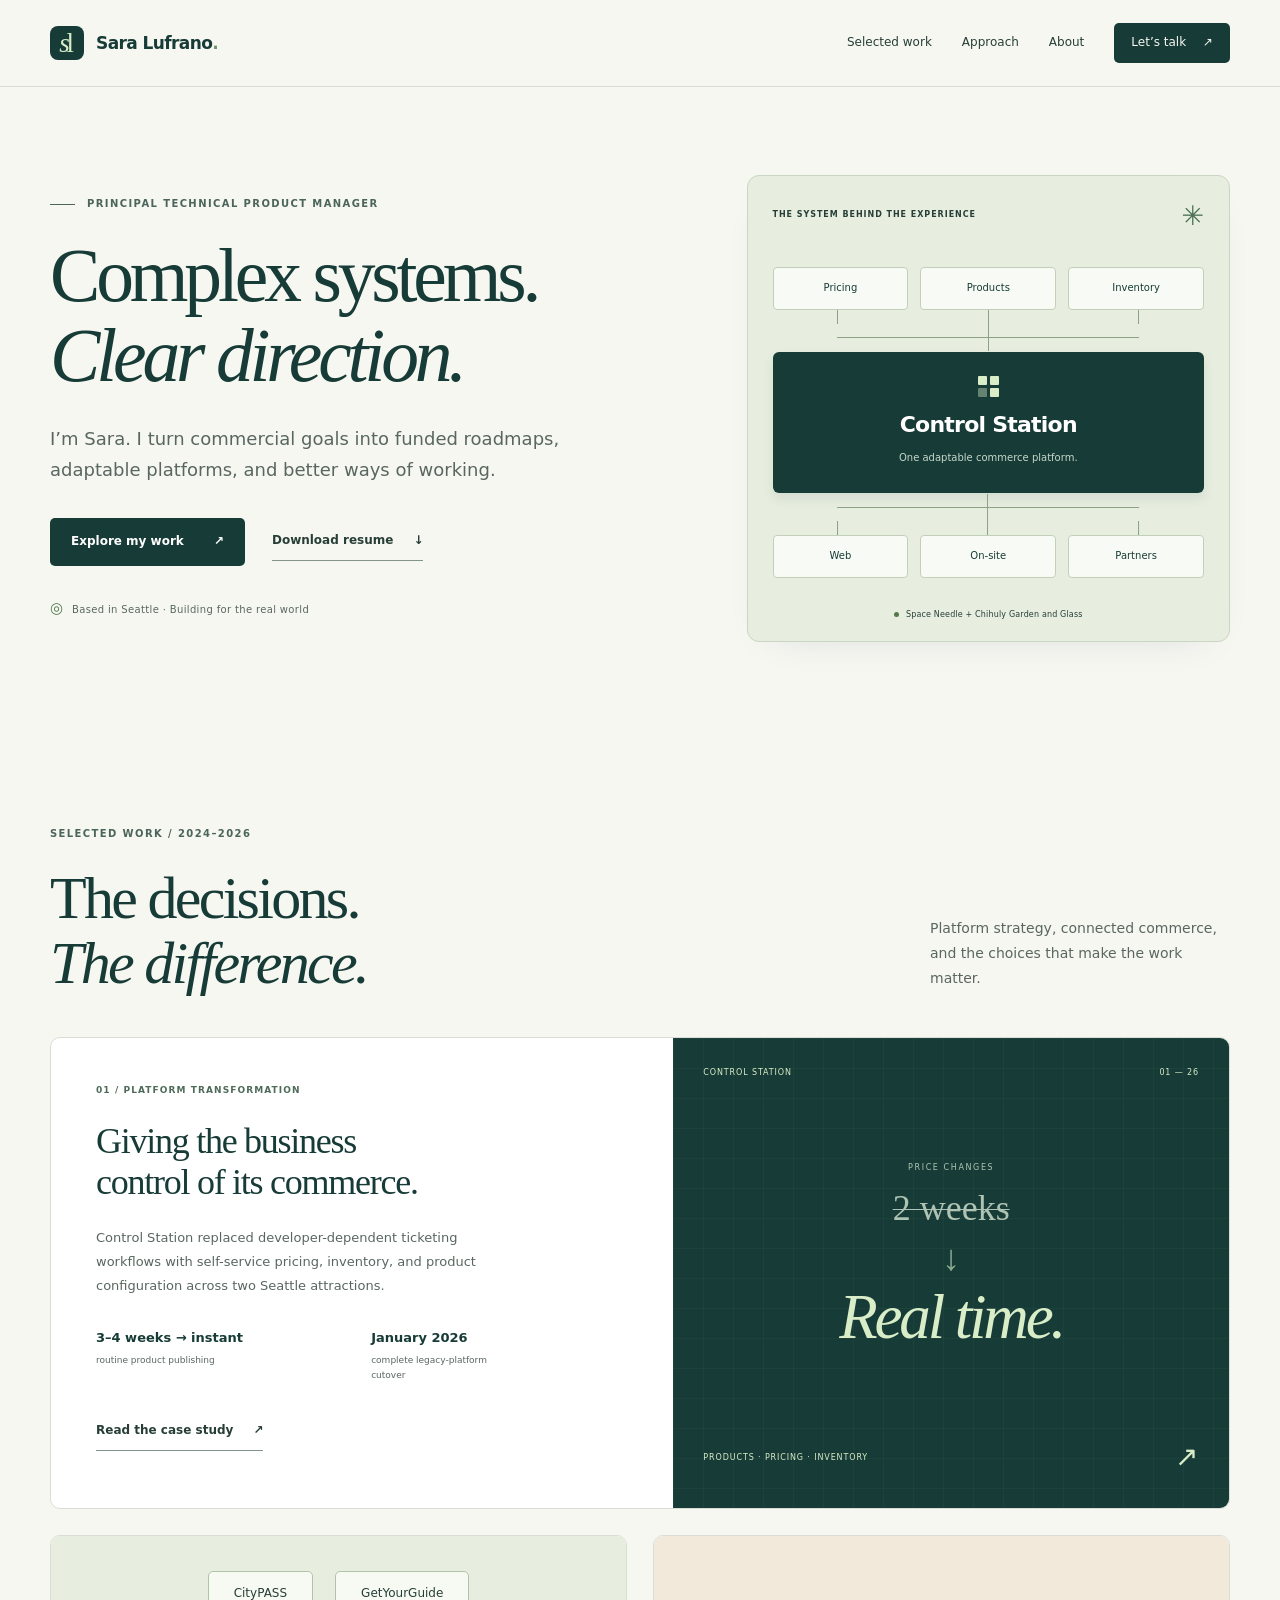
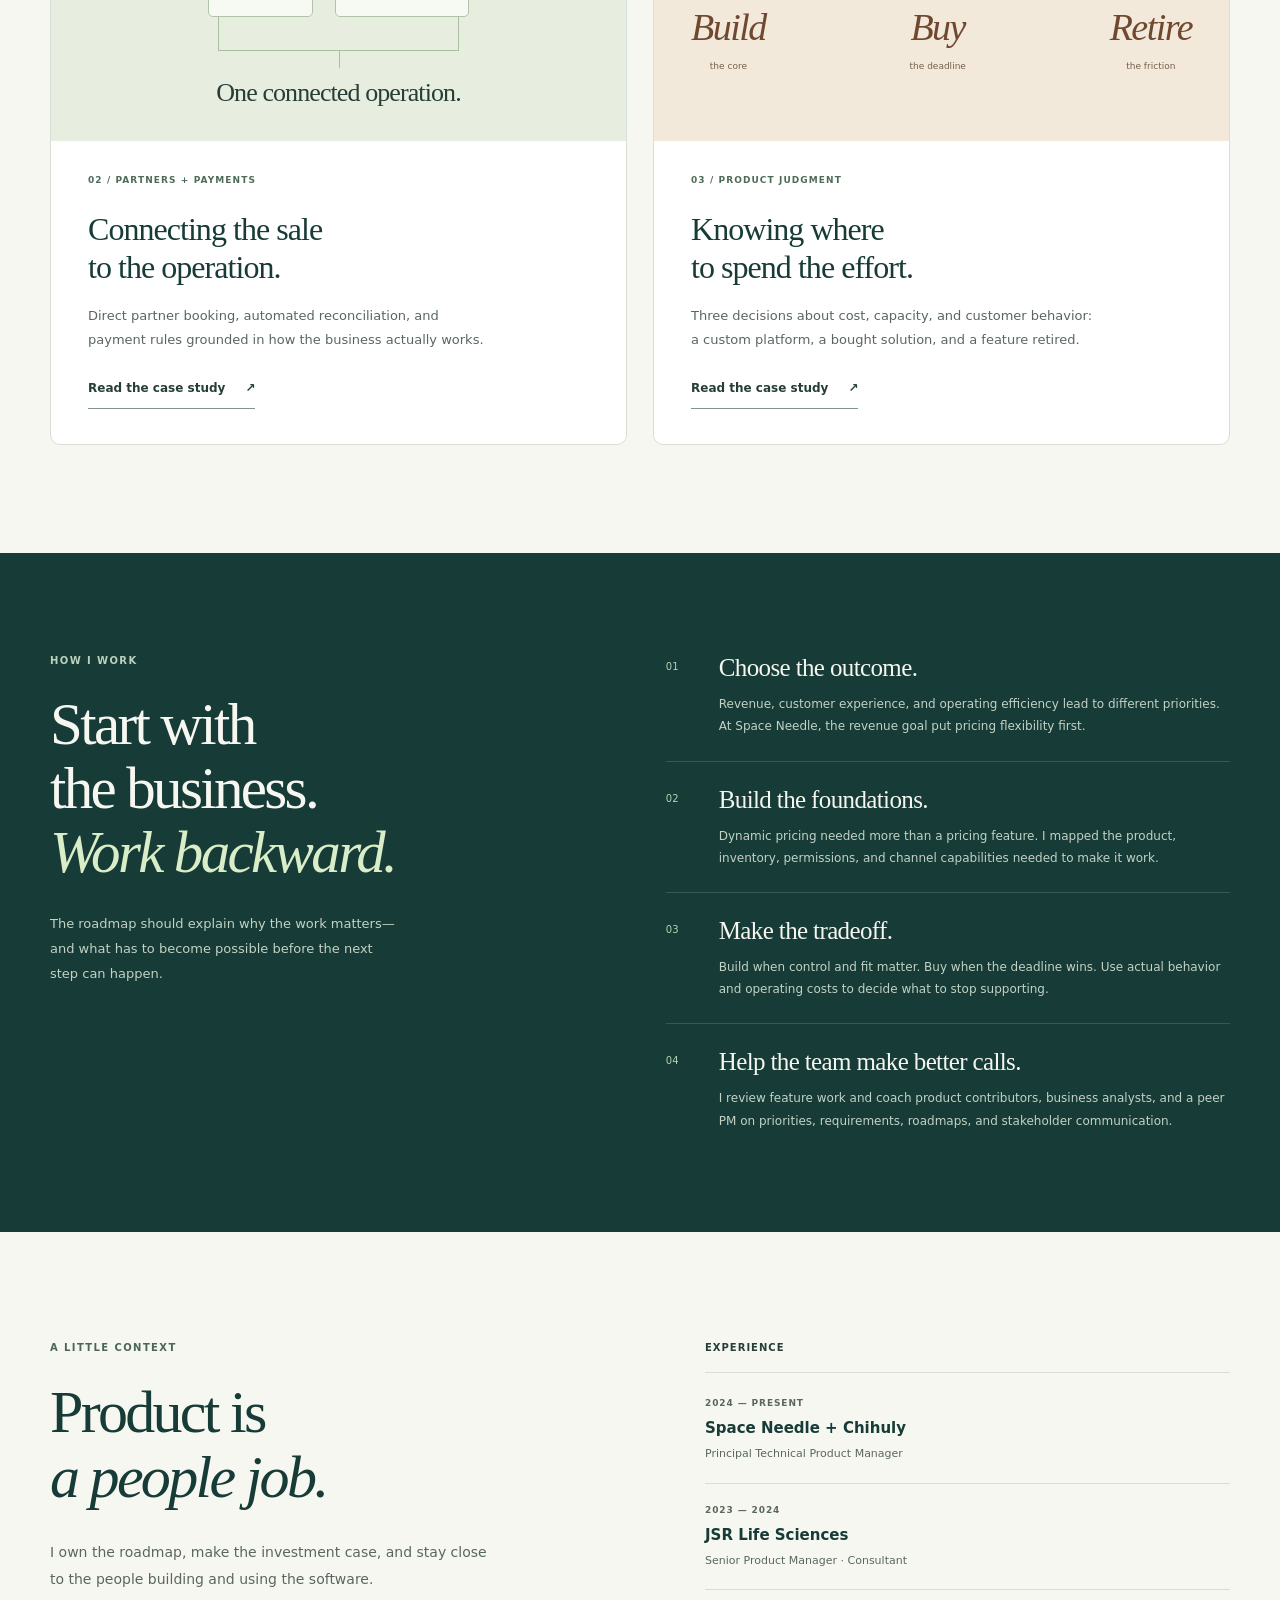
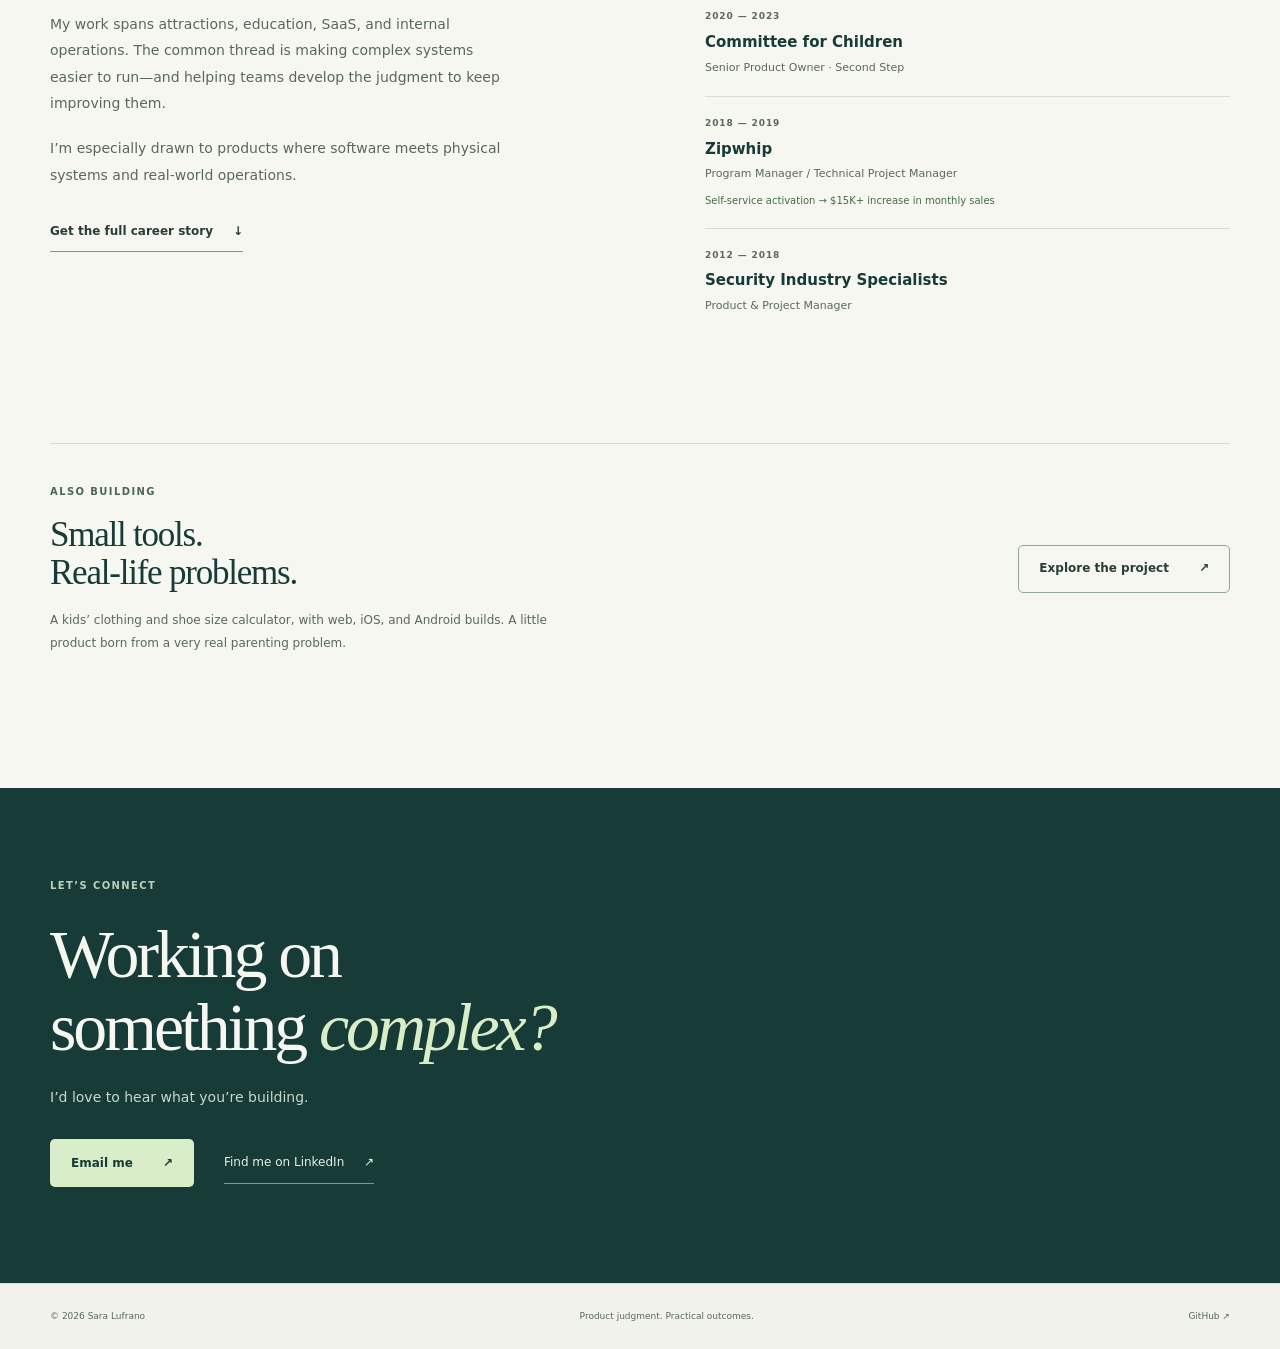
==== commit 20b0eca9: "Remove homepage scale statistics section" ====
--- a/index.html
+++ b/index.html
@@ -34,12 +34,6 @@
 <figcaption><span class="status-dot" aria-hidden="true"></span>Space Needle + Chihuly Garden and Glass</figcaption>
 </figure></section>
 
-<section class="scope-band" aria-label="Scope of product leadership"><div class="shell">
-<div class="scope-heading"><span class="micro">THE SCALE BEHIND THE WORK</span><span>Space Needle + Chihuly Garden and Glass</span></div>
-<dl class="scope-grid"><div><dt>2.4M</dt><dd>tickets in 2025</dd></div><div><dt>$83.9M</dt><dd>sales in 2025, excluding tax</dd></div><div><dt>14</dt><dd>people on the cross-functional team</dd></div><div><dt>$200K</dt><dd>additional 2025 capital secured</dd></div></dl>
-<p class="scope-note">Ticket volume and sales are combined business figures for 2025.</p>
-</div></section>
-
 <section id="work" class="shell section work-section" aria-labelledby="work-title">
 <div class="section-heading"><div><p class="eyebrow">SELECTED WORK / 2024–2026</p><h2 id="work-title">The decisions.<br><em>The difference.</em></h2></div><p>Platform strategy, connected commerce, and the choices that make the work matter.</p></div>
 <article class="flagship"><div class="flagship-copy"><p class="case-label">01 / PLATFORM TRANSFORMATION</p><h3>Giving the business<br>control of its commerce.</h3><p>Control Station replaced developer-dependent ticketing workflows with self-service pricing, inventory, and product configuration across two Seattle attractions.</p><dl class="project-facts"><div><dt>3–4 weeks → instant</dt><dd>routine product publishing</dd></div><div><dt>January 2026</dt><dd>complete legacy-platform cutover</dd></div></dl><a class="text-link" href="case-studies/control-station.html">Read the case study <span aria-hidden="true">↗</span></a></div>
@@ -60,4 +54,4 @@
 </main>
 <script type="application/ld+json">{"@context": "https://schema.org", "@type": "Person", "name": "Sara Lufrano", "jobTitle": "Principal Technical Product Manager", "url": "https://saralufrano.github.io/portfolio/", "sameAs": ["https://www.linkedin.com/in/sara-lufrano/", "https://github.com/saralufrano"]}</script>
 <footer class="site-footer"><div class="shell footer-inner"><span>© <span data-year>2026</span> Sara Lufrano</span><span>Product judgment. Practical outcomes.</span><a href="https://github.com/saralufrano" target="_blank" rel="noopener noreferrer">GitHub <span aria-hidden="true">↗</span></a></div></footer>
-</body></html>+</body></html>
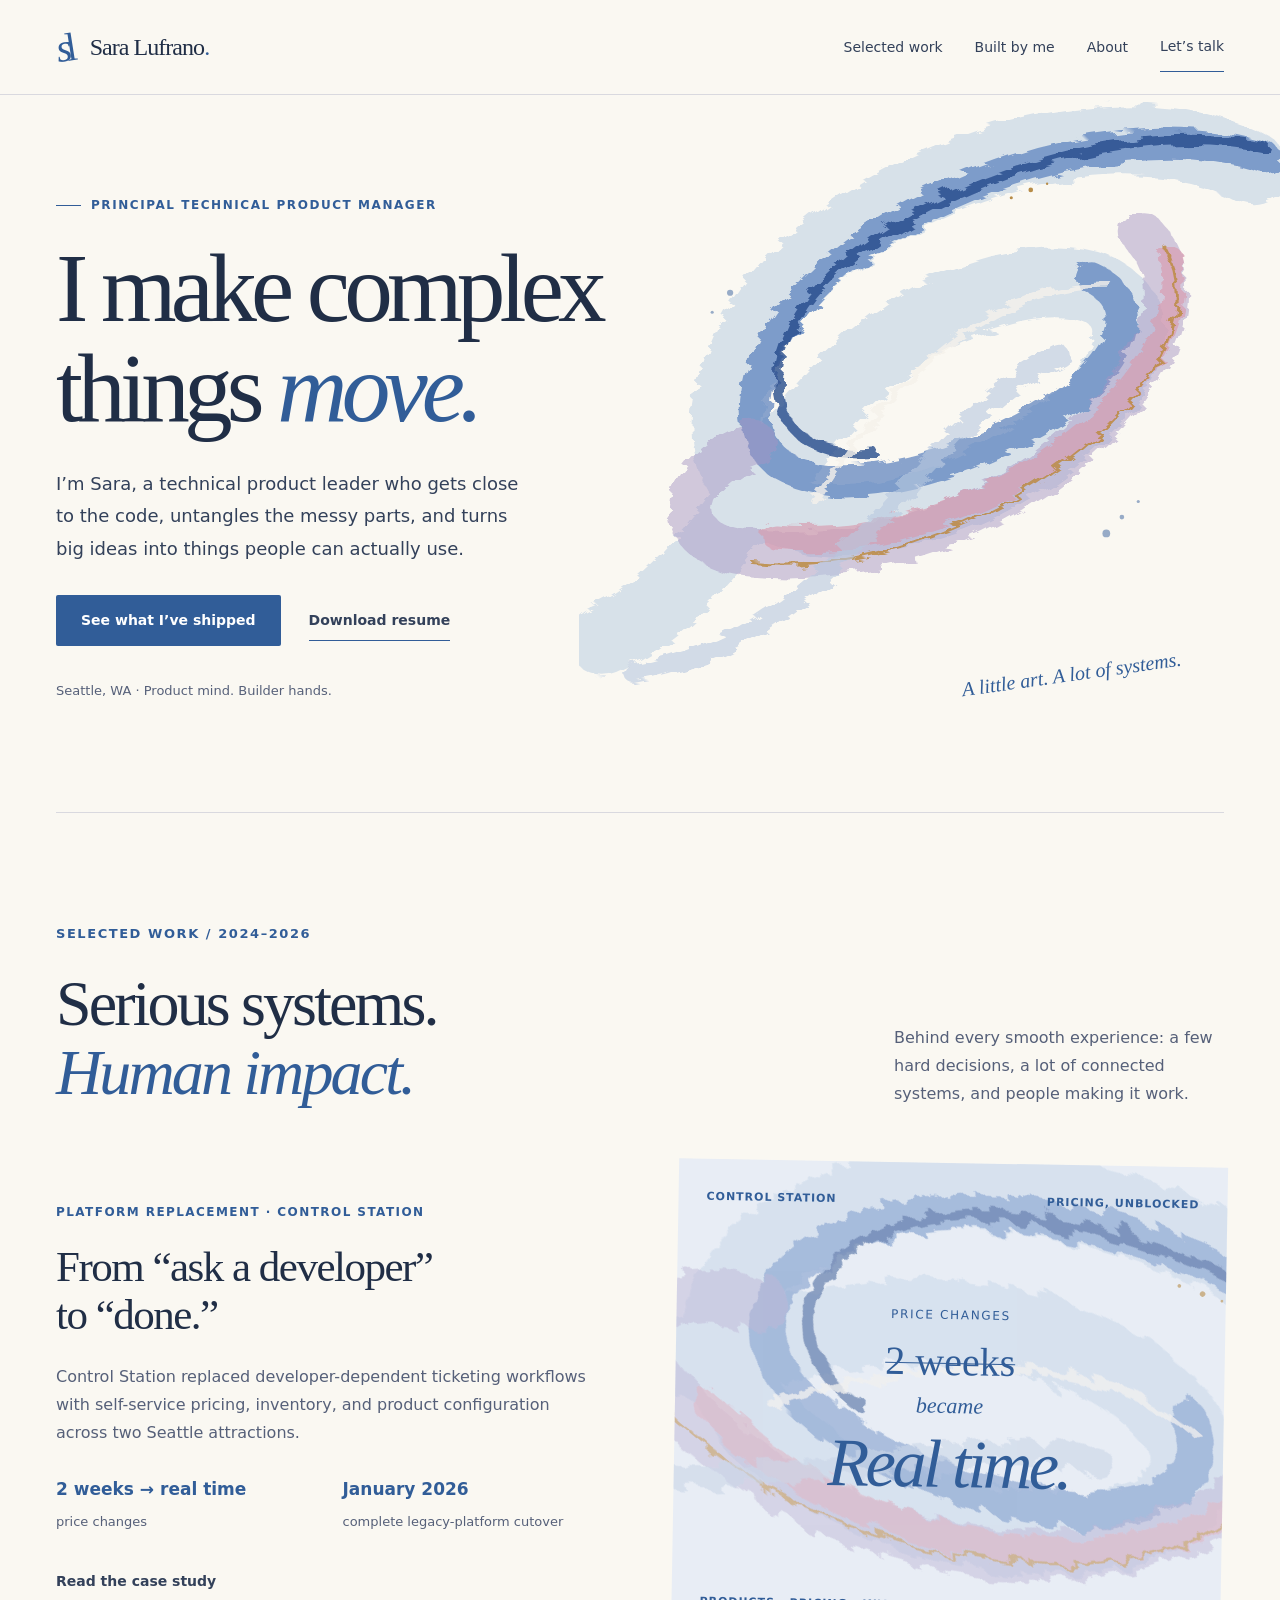
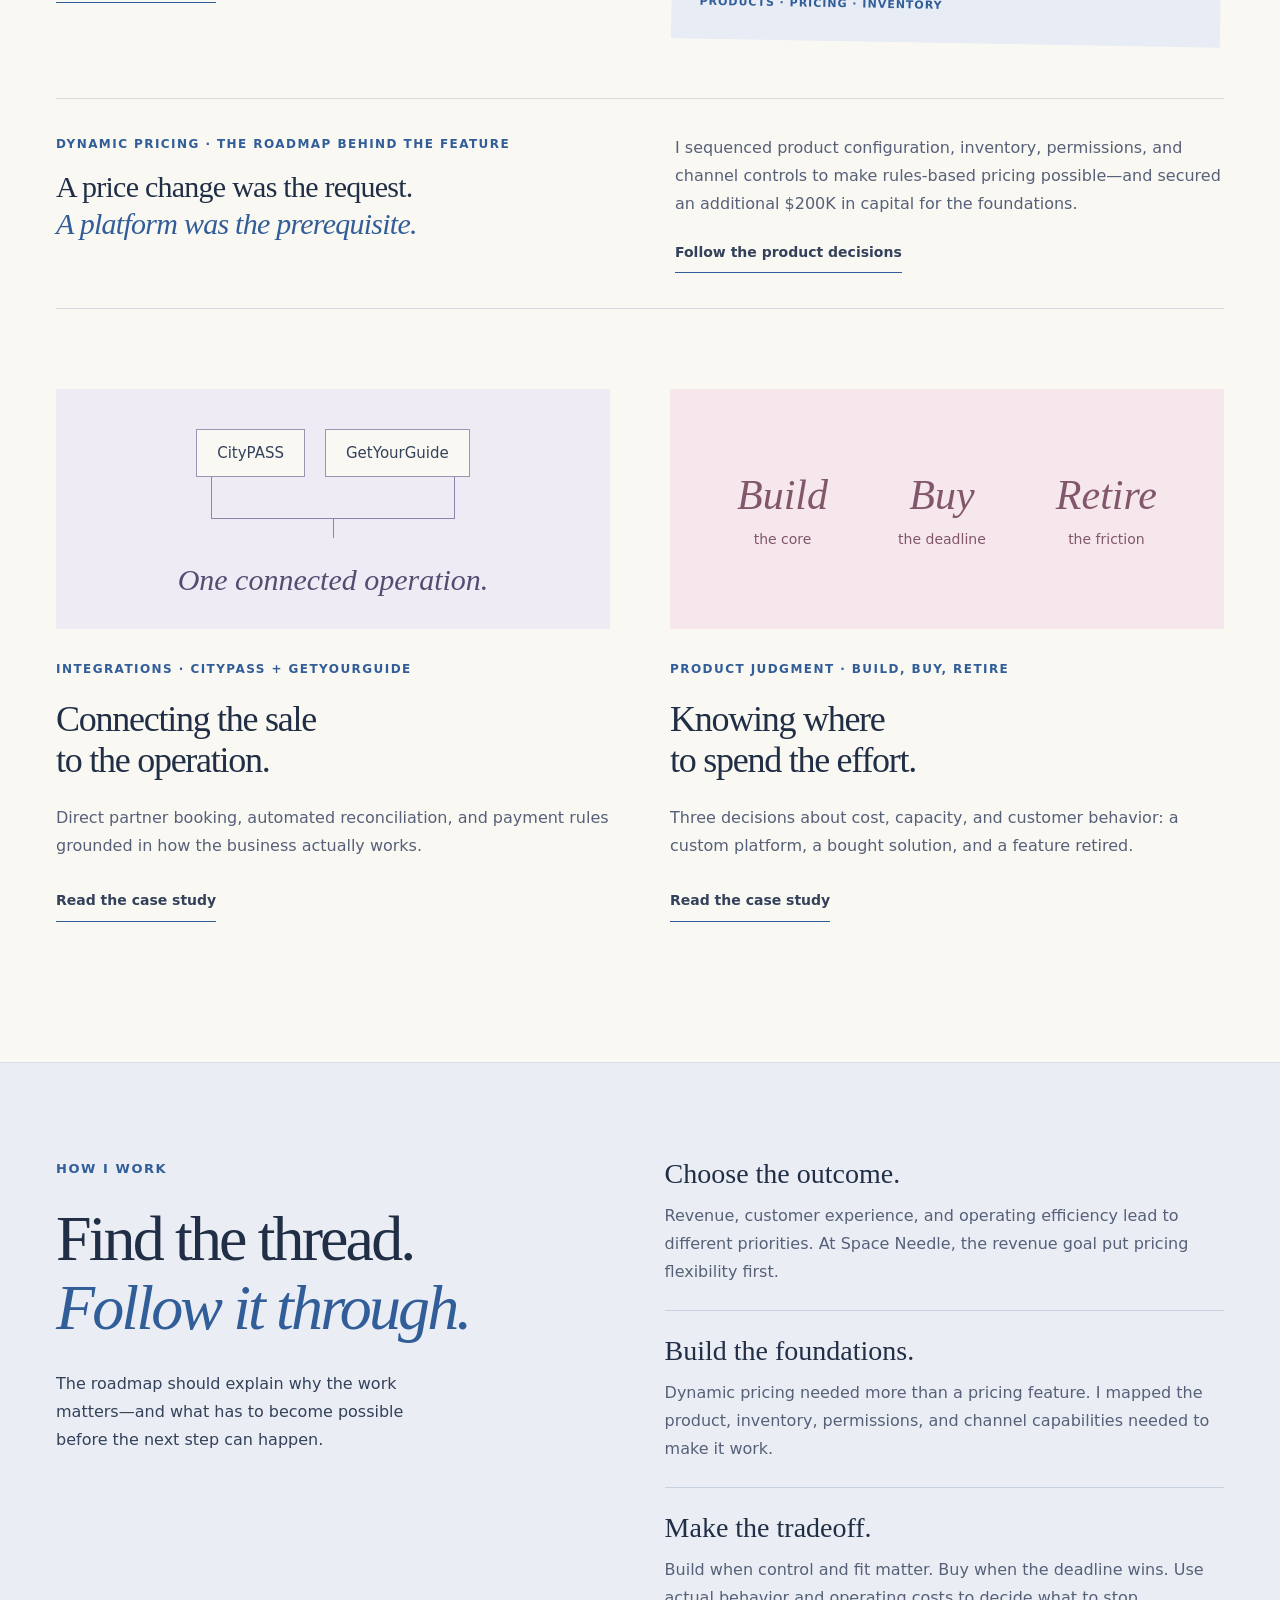
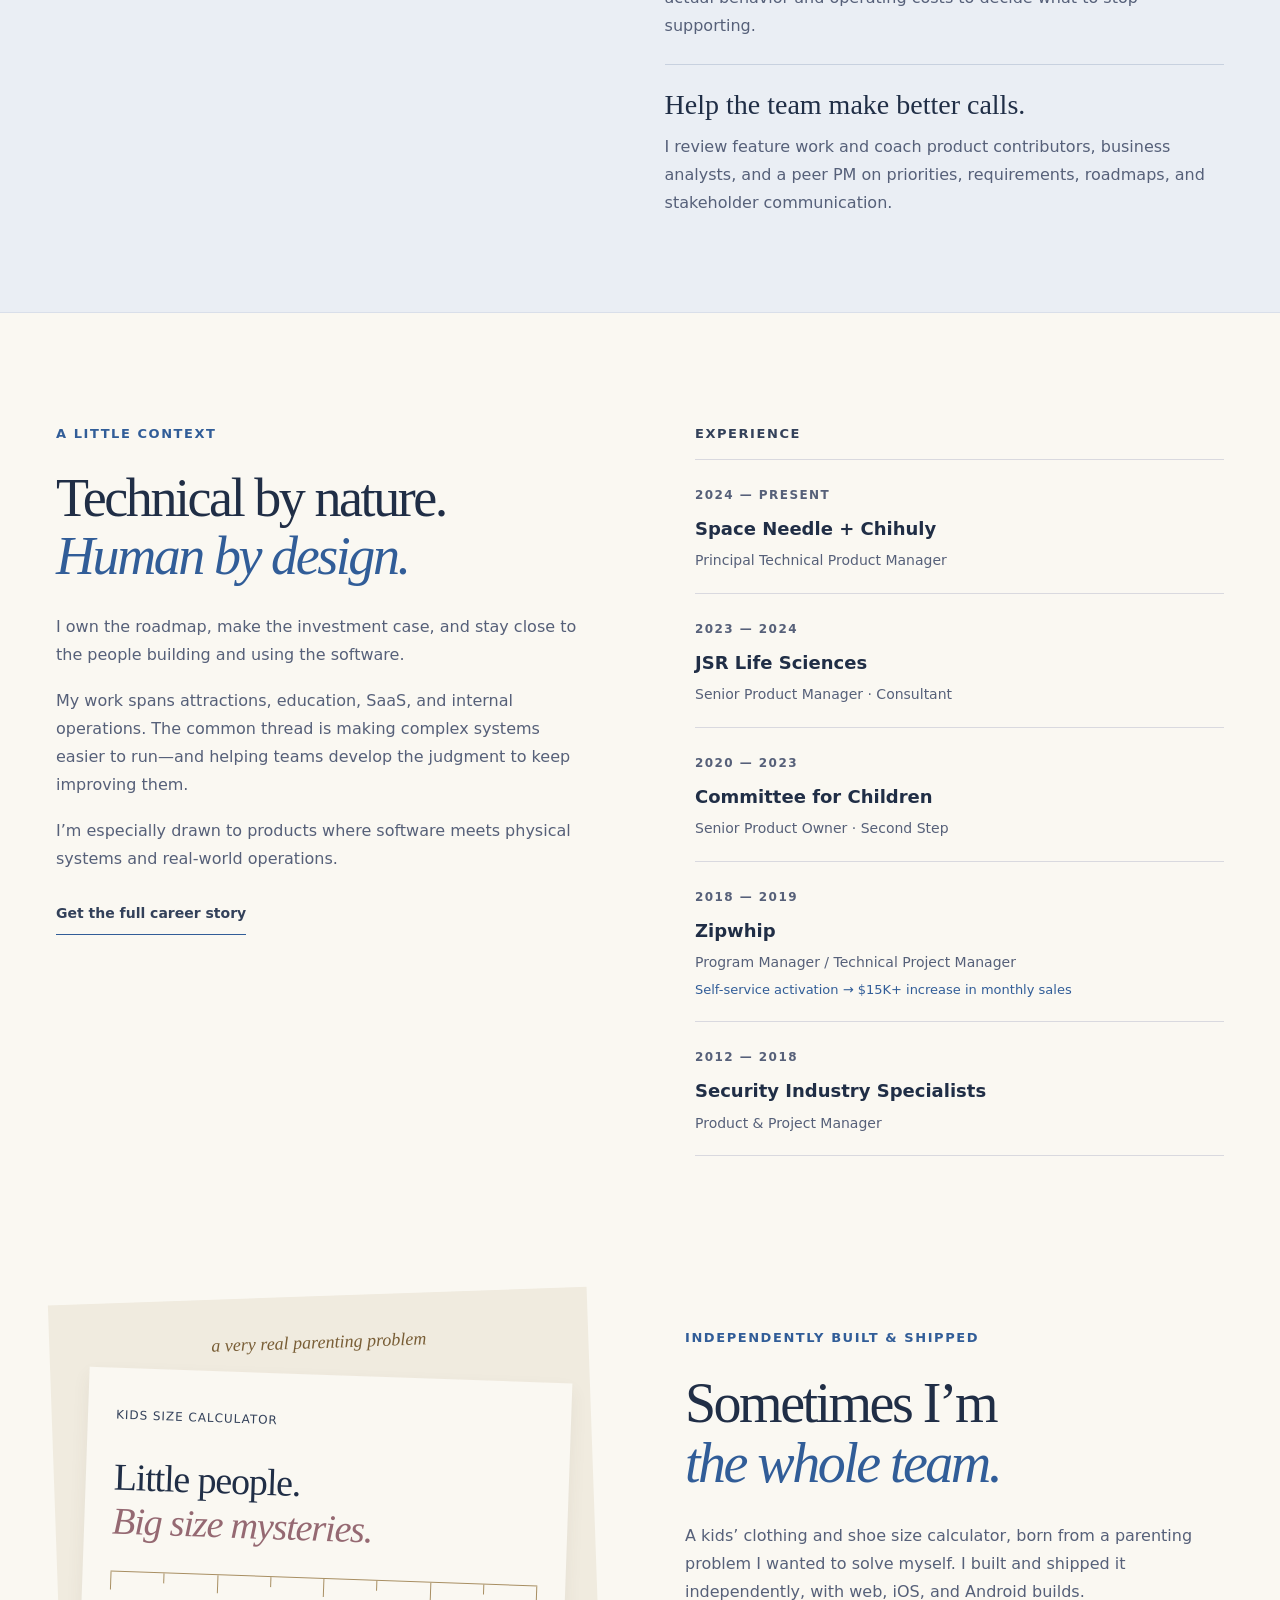
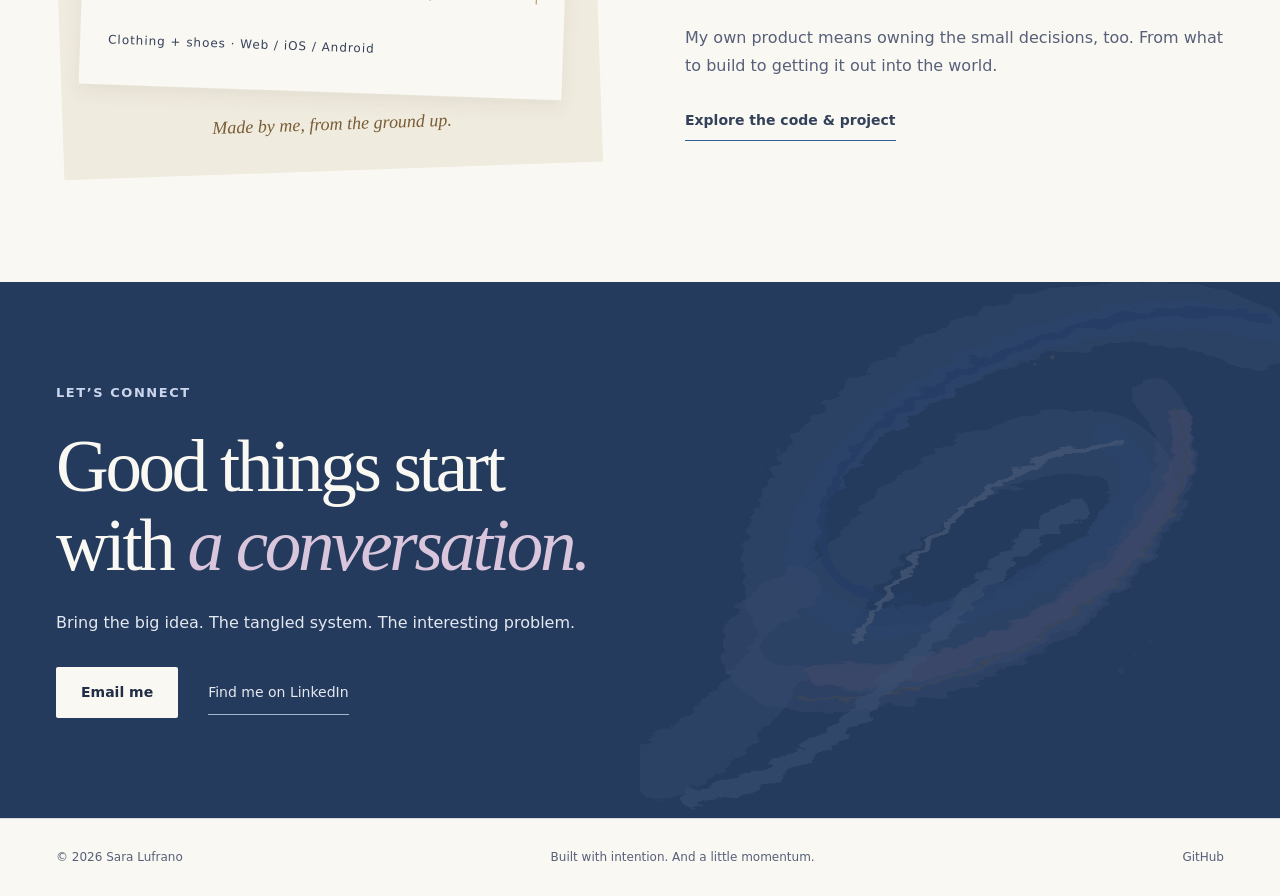
==== commit 0e04f328: "Redesign portfolio with expressive brushwork and stronger product storytelling" ====
--- a/index.html
+++ b/index.html
@@ -1,11 +1,11 @@
 <!doctype html>
 <html lang="en"><head>
 <meta charset="utf-8"><meta name="viewport" content="width=device-width, initial-scale=1">
-<meta name="theme-color" content="#173b36">
-<title>Product strategy. Platforms. Real impact. | Sara Lufrano</title>
+<meta name="theme-color" content="#294d80">
+<title>A little art. A lot of systems. | Sara Lufrano</title>
 <meta name="description" content="Sara Lufrano is a Principal Technical Product Manager leading commerce platforms, pricing, payments, partner integrations, and operational transformation.">
 <link rel="canonical" href="https://saralufrano.github.io/portfolio/">
-<meta property="og:type" content="website"><meta property="og:title" content="Product strategy. Platforms. Real impact. | Sara Lufrano">
+<meta property="og:type" content="website"><meta property="og:title" content="A little art. A lot of systems. | Sara Lufrano">
 <meta property="og:description" content="Sara Lufrano is a Principal Technical Product Manager leading commerce platforms, pricing, payments, partner integrations, and operational transformation.">
 <meta property="og:url" content="https://saralufrano.github.io/portfolio/"><meta property="og:image" content="https://saralufrano.github.io/portfolio/assets/social-card.png">
 <meta name="twitter:card" content="summary_large_image">
@@ -15,43 +15,36 @@
 <a class="skip-link" href="#main">Skip to content</a><header class="site-header"><div class="shell header-inner">
 <a class="wordmark" href="index.html" aria-label="Sara Lufrano, home"><span class="brand-mark" aria-hidden="true">s<span>l</span></span>Sara Lufrano<span class="wordmark-dot">.</span></a>
 <button class="menu-toggle" type="button" aria-expanded="false" aria-controls="site-nav">Menu <span aria-hidden="true">+</span></button>
-<nav id="site-nav" class="site-nav" aria-label="Main navigation"><a href="index.html#work">Selected work</a><a href="index.html#approach">Approach</a><a href="index.html#about">About</a><a class="nav-contact" href="index.html#contact">Let’s talk <span aria-hidden="true">↗</span></a></nav>
+<nav id="site-nav" class="site-nav" aria-label="Main navigation"><a href="index.html#work">Selected work</a><a href="index.html#built">Built by me</a><a href="index.html#about">About</a><a class="nav-contact" href="index.html#contact">Let’s talk </a></nav>
 </div></header>
 <main id="main">
 <section class="shell hero" aria-labelledby="hero-title"><div class="hero-copy">
 <p class="eyebrow"><span class="small-line" aria-hidden="true"></span>PRINCIPAL TECHNICAL PRODUCT MANAGER</p>
-<h1 id="hero-title">Complex systems.<br><em>Clear direction.</em></h1>
-<p class="hero-description">I’m Sara. I turn commercial goals into funded roadmaps, adaptable platforms, and better ways of working.</p>
-<div class="hero-actions"><a class="button button-dark" href="#work">Explore my work <span aria-hidden="true">↗</span></a><a class="text-link" href="assets/Sara-Lufrano-Resume.pdf" download>Download resume <span aria-hidden="true">↓</span></a></div>
-<p class="hero-location"><span aria-hidden="true">◎</span> Based in Seattle · Building for the real world</p>
-</div><figure class="system-art" aria-label="Control Station connects pricing, products, and inventory with web, kiosk, box office, and partner sales channels.">
-<div class="art-topline"><span class="micro">THE SYSTEM BEHIND THE EXPERIENCE</span><span class="art-cross" aria-hidden="true">✳</span></div>
-<div class="art-inputs"><span>Pricing</span><span>Products</span><span>Inventory</span></div>
-<div class="art-connector" aria-hidden="true"><i></i><i></i><i></i></div>
-<div class="art-core"><div class="core-icon" aria-hidden="true"><span></span><span></span><span></span><span></span></div><strong>Control Station</strong><span>One adaptable commerce platform.</span></div>
-<div class="art-connector bottom" aria-hidden="true"><i></i><i></i><i></i></div>
-<div class="art-outputs"><span>Web</span><span>On-site</span><span>Partners</span></div>
-<figcaption><span class="status-dot" aria-hidden="true"></span>Space Needle + Chihuly Garden and Glass</figcaption>
-</figure></section>
+<h1 id="hero-title">I make complex<br>things <em>move.</em></h1>
+<p class="hero-description">I’m Sara, a technical product leader who gets close to the code, untangles the messy parts, and turns big ideas into things people can actually use.</p>
+<div class="hero-actions"><a class="button button-dark" href="#work">See what I’ve shipped </a><a class="text-link" href="assets/Sara-Lufrano-Resume.pdf" download>Download resume </a></div>
+<p class="hero-location"><span aria-hidden="true">◎</span> Seattle, WA · Product mind. Builder hands.</p>
+</div><figure class="motion-art" aria-label="Original sweeping blue, lavender, pink and gold brushwork, inspired by movement on ice."><img src="assets/brushwork.svg" alt="" width="900" height="850" fetchpriority="high"><figcaption>A little art. A lot of systems.</figcaption></figure></section>
 
 <section id="work" class="shell section work-section" aria-labelledby="work-title">
-<div class="section-heading"><div><p class="eyebrow">SELECTED WORK / 2024–2026</p><h2 id="work-title">The decisions.<br><em>The difference.</em></h2></div><p>Platform strategy, connected commerce, and the choices that make the work matter.</p></div>
-<article class="flagship"><div class="flagship-copy"><p class="case-label">01 / PLATFORM TRANSFORMATION</p><h3>Giving the business<br>control of its commerce.</h3><p>Control Station replaced developer-dependent ticketing workflows with self-service pricing, inventory, and product configuration across two Seattle attractions.</p><dl class="project-facts"><div><dt>3–4 weeks → instant</dt><dd>routine product publishing</dd></div><div><dt>January 2026</dt><dd>complete legacy-platform cutover</dd></div></dl><a class="text-link" href="case-studies/control-station.html">Read the case study <span aria-hidden="true">↗</span></a></div>
-<div class="pricing-poster" aria-hidden="true"><div class="poster-header"><span>CONTROL STATION</span><span>01 — 26</span></div><div class="poster-center"><span class="poster-small">PRICE CHANGES</span><span class="old-price">2 weeks</span><span class="poster-arrow">↓</span><strong>Real time.</strong></div><div class="poster-footer"><span>PRODUCTS · PRICING · INVENTORY</span><span class="poster-symbol">↗</span></div></div></article>
+<div class="section-heading"><div><p class="eyebrow">SELECTED WORK / 2024–2026</p><h2 id="work-title">Serious systems.<br><em>Human impact.</em></h2></div><p>Behind every smooth experience: a few hard decisions, a lot of connected systems, and people making it work.</p></div>
+<article class="flagship"><div class="flagship-copy"><p class="case-label">PLATFORM REPLACEMENT · CONTROL STATION</p><h3>From “ask a developer”<br>to “done.”</h3><p>Control Station replaced developer-dependent ticketing workflows with self-service pricing, inventory, and product configuration across two Seattle attractions.</p><dl class="project-facts"><div><dt>2 weeks → real time</dt><dd>price changes</dd></div><div><dt>January 2026</dt><dd>complete legacy-platform cutover</dd></div></dl><a class="text-link" href="case-studies/control-station.html">Read the case study </a></div>
+<div class="pricing-poster" aria-hidden="true"><div class="poster-header"><span>CONTROL STATION</span><span>PRICING, UNBLOCKED</span></div><div class="poster-center"><span class="poster-small">PRICE CHANGES</span><span class="old-price">2 weeks</span><span class="poster-transition">became</span><strong>Real time.</strong></div><div class="poster-footer"><span>PRODUCTS · PRICING · INVENTORY</span></div></div></article>
+<aside class="pricing-note"><div><p class="case-label">DYNAMIC PRICING · THE ROADMAP BEHIND THE FEATURE</p><h3>A price change was the request.<br><em>A platform was the prerequisite.</em></h3></div><div><p>I sequenced product configuration, inventory, permissions, and channel controls to make rules-based pricing possible—and secured an additional $200K in capital for the foundations.</p><a class="text-link" href="case-studies/control-station.html#strategy">Follow the product decisions</a></div></aside>
 
-<div class="secondary-work"><article class="work-panel integration-panel"><div class="mini-art integration-art" aria-hidden="true"><span class="mini-node">CityPASS</span><span class="mini-node">GetYourGuide</span><div class="mini-track"></div><strong>One connected operation.</strong></div><div class="panel-copy"><p class="case-label">02 / PARTNERS + PAYMENTS</p><h3>Connecting the sale<br>to the operation.</h3><p>Direct partner booking, automated reconciliation, and payment rules grounded in how the business actually works.</p><a class="text-link" href="case-studies/connected-commerce.html">Read the case study <span aria-hidden="true">↗</span></a></div></article>
-<article class="work-panel judgment-panel"><div class="mini-art judgment-art" aria-hidden="true"><span class="decision-word">Build<span>the core</span></span><span class="decision-word">Buy<span>the deadline</span></span><span class="decision-word">Retire<span>the friction</span></span></div><div class="panel-copy"><p class="case-label">03 / PRODUCT JUDGMENT</p><h3>Knowing where<br>to spend the effort.</h3><p>Three decisions about cost, capacity, and customer behavior: a custom platform, a bought solution, and a feature retired.</p><a class="text-link" href="case-studies/product-decisions.html">Read the case study <span aria-hidden="true">↗</span></a></div></article></div>
+<div class="secondary-work"><article class="work-panel integration-panel"><div class="mini-art integration-art" aria-hidden="true"><span class="mini-node">CityPASS</span><span class="mini-node">GetYourGuide</span><div class="mini-track"></div><strong>One connected operation.</strong></div><div class="panel-copy"><p class="case-label">INTEGRATIONS · CITYPASS + GETYOURGUIDE</p><h3>Connecting the sale<br>to the operation.</h3><p>Direct partner booking, automated reconciliation, and payment rules grounded in how the business actually works.</p><a class="text-link" href="case-studies/connected-commerce.html">Read the case study </a></div></article>
+<article class="work-panel judgment-panel"><div class="mini-art judgment-art" aria-hidden="true"><span class="decision-word">Build<span>the core</span></span><span class="decision-word">Buy<span>the deadline</span></span><span class="decision-word">Retire<span>the friction</span></span></div><div class="panel-copy"><p class="case-label">PRODUCT JUDGMENT · BUILD, BUY, RETIRE</p><h3>Knowing where<br>to spend the effort.</h3><p>Three decisions about cost, capacity, and customer behavior: a custom platform, a bought solution, and a feature retired.</p><a class="text-link" href="case-studies/product-decisions.html">Read the case study </a></div></article></div>
 </section>
 
-<section id="approach" class="approach-section"><div class="shell approach-grid"><div><p class="eyebrow">HOW I WORK</p><h2>Start with<br>the business.<br><em>Work backward.</em></h2><p class="approach-intro">The roadmap should explain why the work matters—and what has to become possible before the next step can happen.</p></div><ol class="approach-list"><li><span class="step-number">01</span><div><h3>Choose the outcome.</h3><p>Revenue, customer experience, and operating efficiency lead to different priorities. At Space Needle, the revenue goal put pricing flexibility first.</p></div></li><li><span class="step-number">02</span><div><h3>Build the foundations.</h3><p>Dynamic pricing needed more than a pricing feature. I mapped the product, inventory, permissions, and channel capabilities needed to make it work.</p></div></li><li><span class="step-number">03</span><div><h3>Make the tradeoff.</h3><p>Build when control and fit matter. Buy when the deadline wins. Use actual behavior and operating costs to decide what to stop supporting.</p></div></li><li><span class="step-number">04</span><div><h3>Help the team make better calls.</h3><p>I review feature work and coach product contributors, business analysts, and a peer PM on priorities, requirements, roadmaps, and stakeholder communication.</p></div></li></ol></div></section>
+<section id="approach" class="approach-section"><div class="shell approach-grid"><div><p class="eyebrow">HOW I WORK</p><h2>Find the thread.<br><em>Follow it through.</em></h2><p class="approach-intro">The roadmap should explain why the work matters—and what has to become possible before the next step can happen.</p></div><ol class="approach-list"><li><div><h3>Choose the outcome.</h3><p>Revenue, customer experience, and operating efficiency lead to different priorities. At Space Needle, the revenue goal put pricing flexibility first.</p></div></li><li><div><h3>Build the foundations.</h3><p>Dynamic pricing needed more than a pricing feature. I mapped the product, inventory, permissions, and channel capabilities needed to make it work.</p></div></li><li><div><h3>Make the tradeoff.</h3><p>Build when control and fit matter. Buy when the deadline wins. Use actual behavior and operating costs to decide what to stop supporting.</p></div></li><li><div><h3>Help the team make better calls.</h3><p>I review feature work and coach product contributors, business analysts, and a peer PM on priorities, requirements, roadmaps, and stakeholder communication.</p></div></li></ol></div></section>
 
-<section id="about" class="shell section about-grid" aria-labelledby="about-title"><div class="about-copy"><p class="eyebrow">A LITTLE CONTEXT</p><h2 id="about-title">Product is<br><em>a people job.</em></h2><p>I own the roadmap, make the investment case, and stay close to the people building and using the software.</p><p>My work spans attractions, education, SaaS, and internal operations. The common thread is making complex systems easier to run—and helping teams develop the judgment to keep improving them.</p><p>I’m especially drawn to products where software meets physical systems and real-world operations.</p><a class="text-link" href="assets/Sara-Lufrano-Resume.pdf" download>Get the full career story <span aria-hidden="true">↓</span></a></div>
+<section id="about" class="shell section about-grid" aria-labelledby="about-title"><div class="about-copy"><p class="eyebrow">A LITTLE CONTEXT</p><h2 id="about-title">Technical by nature.<br><em>Human by design.</em></h2><p>I own the roadmap, make the investment case, and stay close to the people building and using the software.</p><p>My work spans attractions, education, SaaS, and internal operations. The common thread is making complex systems easier to run—and helping teams develop the judgment to keep improving them.</p><p>I’m especially drawn to products where software meets physical systems and real-world operations.</p><a class="text-link" href="assets/Sara-Lufrano-Resume.pdf" download>Get the full career story </a></div>
 <div class="career"><p class="micro career-label">EXPERIENCE</p><ol><li><span class="career-date">2024 — PRESENT</span><h3>Space Needle + Chihuly</h3><p>Principal Technical Product Manager</p></li><li><span class="career-date">2023 — 2024</span><h3>JSR Life Sciences</h3><p>Senior Product Manager · Consultant</p></li><li><span class="career-date">2020 — 2023</span><h3>Committee for Children</h3><p>Senior Product Owner · Second Step</p></li><li><span class="career-date">2018 — 2019</span><h3>Zipwhip</h3><p>Program Manager / Technical Project Manager</p><p class="career-result">Self-service activation → $15K+ increase in monthly sales</p></li><li><span class="career-date">2012 — 2018</span><h3>Security Industry Specialists</h3><p>Product &amp; Project Manager</p></li></ol></div></section>
 
-<section class="shell side-project"><div><p class="eyebrow">ALSO BUILDING</p><h2>Small tools.<br>Real-life problems.</h2><p>A kids’ clothing and shoe size calculator, with web, iOS, and Android builds. A little product born from a very real parenting problem.</p></div><a class="button button-outline" href="https://github.com/saralufrano/kids-size-calculator" target="_blank" rel="noopener noreferrer">Explore the project <span aria-hidden="true">↗</span></a></section>
+<section id="built" class="shell side-project" aria-labelledby="built-title"><div class="size-art" aria-hidden="true"><span class="size-note">a very real parenting problem</span><div class="size-paper"><span>KIDS SIZE CALCULATOR</span><strong>Little people.<br><em>Big size mysteries.</em></strong><div class="size-ruler"><i></i><i></i><i></i><i></i><i></i><i></i><i></i><i></i><i></i></div><span>Clothing + shoes · Web / iOS / Android</span></div><span class="size-signature">Made by me, from the ground up.</span></div><div class="side-copy"><p class="eyebrow">INDEPENDENTLY BUILT &amp; SHIPPED</p><h2 id="built-title">Sometimes I’m<br><em>the whole team.</em></h2><p>A kids’ clothing and shoe size calculator, born from a parenting problem I wanted to solve myself. I built and shipped it independently, with web, iOS, and Android builds.</p><p>My own product means owning the small decisions, too. From what to build to getting it out into the world.</p><a class="text-link" href="https://github.com/saralufrano/kids-size-calculator" target="_blank" rel="noopener noreferrer">Explore the code &amp; project</a></div></section>
 
-<section id="contact" class="contact-section"><div class="shell contact-inner"><p class="eyebrow">LET’S CONNECT</p><h2>Working on<br>something <em>complex?</em></h2><p>I’d love to hear what you’re building.</p><div class="contact-actions"><a class="button button-light" href="mailto:saralufrano@gmail.com">Email me <span aria-hidden="true">↗</span></a><a class="contact-link" href="https://www.linkedin.com/in/sara-lufrano/" target="_blank" rel="noopener noreferrer">Find me on LinkedIn <span aria-hidden="true">↗</span></a></div></div></section>
+<section id="contact" class="contact-section"><div class="shell contact-inner"><p class="eyebrow">LET’S CONNECT</p><h2>Good things start<br>with <em>a conversation.</em></h2><p>Bring the big idea. The tangled system. The interesting problem.</p><div class="contact-actions"><a class="button button-light" href="mailto:saralufrano@gmail.com">Email me </a><a class="contact-link" href="https://www.linkedin.com/in/sara-lufrano/" target="_blank" rel="noopener noreferrer">Find me on LinkedIn </a></div></div></section>
 </main>
 <script type="application/ld+json">{"@context": "https://schema.org", "@type": "Person", "name": "Sara Lufrano", "jobTitle": "Principal Technical Product Manager", "url": "https://saralufrano.github.io/portfolio/", "sameAs": ["https://www.linkedin.com/in/sara-lufrano/", "https://github.com/saralufrano"]}</script>
-<footer class="site-footer"><div class="shell footer-inner"><span>© <span data-year>2026</span> Sara Lufrano</span><span>Product judgment. Practical outcomes.</span><a href="https://github.com/saralufrano" target="_blank" rel="noopener noreferrer">GitHub <span aria-hidden="true">↗</span></a></div></footer>
+<footer class="site-footer"><div class="shell footer-inner"><span>© <span data-year>2026</span> Sara Lufrano</span><span>Built with intention. And a little momentum.</span><a href="https://github.com/saralufrano" target="_blank" rel="noopener noreferrer">GitHub </a></div></footer>
 </body></html>
--- a/style.css
+++ b/style.css
@@ -1,91 +1,63 @@
-:root {
-  --paper:#f7f7f2;
-  --white:#fff;
-  --ink:#173b36;
-  --text:#273e37;
-  --muted:#596760;
-  --line:#d8ded5;
-  --mint:#e7eee0;
-  --lime:#d8edc8;
-  --warm:#f2e9db;
-  --clay:#924c34;
-  --serif:Georgia,"Times New Roman",serif;
-  --sans:Inter,"Avenir Next",Avenir,ui-sans-serif,system-ui,-apple-system,BlinkMacSystemFont,"Segoe UI",sans-serif
-}
-* {
-  box-sizing:border-box
-}
-html {
+:root{
+  --paper:#faf8f2;
+  --ink:#202e46;
+  --text:#33415a;
+  --muted:#566079;
+  --blue:#315d98;
+  --line:#d9d9df;
+  --lavender:#eeebf4;
+  --pink:#f5e7eb;
+  --gold:#987438;
+  --serif:'Iowan Old Style','Baskerville','Palatino Linotype',Georgia,serif;
+  --sans:'Avenir Next',Avenir,system-ui,sans-serif}
+
+*{
+  box-sizing:border-box}
+html{
   scroll-behavior:smooth;
-  scroll-padding-top:110px
-}
-body {
+  scroll-padding-top:110px}
+body{
   margin:0;
   background:var(--paper);
   color:var(--text);
-  font-family:var(--sans);
-  font-size:16px;
-  line-height:1.65;
-  -webkit-font-smoothing:antialiased
-}
-a {
+  font:16px/1.75 var(--sans);
+  -webkit-font-smoothing:antialiased}
+a{
   color:inherit;
-  text-decoration:none
-}
-button {
-  font:inherit
-}
-figure,dl,dd {
-  margin:0
-}
-h1,h2,h3,p {
-  margin:0
-}
-h1,h2 {
-  font-family:var(--serif);
+  text-decoration:none}
+button{
+  font:inherit}
+figure,dl,dd,h1,h2,h3,p{
+  margin:0}
+p+p{
+  margin-top:18px}
+h1,h2,h3{
+  color:var(--ink)}
+h1,h2{
+  font:400 64px/1.08 var(--serif);
+  letter-spacing:-.045em}
+h1 em,h2 em{
   font-weight:400;
-  color:var(--ink);
-  letter-spacing:-.045em;
-  line-height:1.08
-}
-h1 em,h2 em {
-  font-weight:400
-}
-p+p {
-  margin-top:18px
-}
-a,button {
-  -webkit-tap-highlight-color:transparent
-}
-a:focus-visible,button:focus-visible {
-  outline:3px solid #b45b3c;
-  outline-offset:5px
-}
-::selection {
-  background:var(--lime);
-  color:var(--ink)
-}
-.shell {
-  width:min(1180px,calc(100% - 96px));
-  margin-inline:auto
-}
-.section {
-  padding-block:108px
-}
-.eyebrow,.micro,.case-label,.career-date {
-  font-size:10px;
-  font-weight:650;
-  letter-spacing:.14em;
-  line-height:1.6
-}
-.eyebrow {
-  color:#4b655a;
-  margin-bottom:24px
-}
-.micro {
-  letter-spacing:.1em
-}
-.skip-link {
+  color:var(--blue)}
+a:focus-visible,button:focus-visible{
+  outline:3px solid var(--blue);
+  outline-offset:6px}
+::selection{
+  background:#ded7eb}
+.shell{
+  width:min(1200px,calc(100% - 112px));
+  margin-inline:auto}
+.section{
+  padding-block:110px}
+.eyebrow,.micro,.case-label,.career-date{
+  font-size:13px;
+  font-weight:600;
+  letter-spacing:.12em;
+  line-height:1.7}
+.eyebrow{
+  color:var(--blue);
+  margin-bottom:24px}
+.skip-link{
   position:fixed;
   top:8px;
   left:12px;
@@ -93,1676 +65,957 @@
   color:white;
   padding:10px 18px;
   z-index:100;
-  transform:translateY(-150%)
-}
-.skip-link:focus {
-  transform:translateY(0)
-}
-.small-line {
+  transform:translateY(-150%)}
+.skip-link:focus{
+  transform:none}
+.site-header{
+  position:sticky;
+  top:0;
+  z-index:30;
+  background:#faf8f2f5;
+  border-bottom:1px solid var(--line)}
+.header-inner{
+  min-height:94px;
+  display:flex;
+  align-items:center;
+  justify-content:space-between;
+  gap:24px;
+  position:relative}
+.wordmark{
+  display:inline-flex;
+  align-items:center;
+  font:24px var(--serif);
+  letter-spacing:-.04em;
+  color:var(--ink);
+  white-space:nowrap}
+.wordmark-dot{
+  color:var(--blue)}
+.brand-mark{
+  display:inline-flex;
+  margin-right:14px;
+  color:var(--blue);
+  font:italic 40px var(--serif);
+  letter-spacing:-.15em;
+  transform:rotate(-9deg);
+  padding-right:5px}
+.brand-mark>span{
+  font-style:normal}
+.site-nav{
+  display:flex;
+  align-items:center;
+  gap:32px;
+  font-size:14px}
+.site-nav>a{
+  padding-block:12px}
+.site-nav>a:hover{
+  color:var(--blue)}
+.site-nav .nav-contact{
+  border-bottom:1px solid var(--blue)}
+.menu-toggle{
+  display:none}
+.hero{
+  position:relative;
+  display:grid;
+  grid-template-columns:1.15fr 1fr;
+  align-items:center;
+  min-height:710px;
+  padding-block:100px 110px;
+  isolation:isolate}
+.hero-copy{
+  z-index:1}
+.hero .eyebrow{
+  font-size:12px;
+  letter-spacing:.13em}
+.small-line{
   display:inline-block;
   vertical-align:middle;
   width:25px;
   height:1px;
-  background:currentColor;
-  margin-right:12px
+  background:var(--blue);
+  margin-right:10px}
+.hero h1{
+  font-size:clamp(68px,7.6vw,108px);
+  line-height:1.02;
+  letter-spacing:-.06em;
+  margin-bottom:30px}
+.hero h1 em{
+  position:relative;
+  white-space:nowrap}
+.hero-description{
+  font-size:18px;
+  line-height:1.8;
+  max-width:470px}
+.hero-actions{
+  display:flex;
+  gap:28px;
+  align-items:center;
+  flex-wrap:wrap;
+  margin-top:30px}
+.button{
+  min-height:48px;
+  padding:12px 24px;
+  display:inline-flex;
+  align-items:center;
+  justify-content:center;
+  border:1px solid transparent;
+  font-size:14px;
+  font-weight:600;
+  transition:background .2s,transform .2s;
+  border-radius:2px}
+.button:hover{
+  transform:translateY(-3px)}
+.button-dark{
+  background:var(--blue);
+  color:white}
+.button-dark:hover{
+  background:var(--ink)}
+.button-light{
+  background:var(--paper);
+  color:var(--ink)}
+.button-outline{
+  border-color:var(--blue)}
+.text-link{
+  display:inline-flex;
+  font-size:14px;
+  font-weight:600;
+  padding-block:8px;
+  border-bottom:1px solid var(--blue)}
+.text-link:hover{
+  color:var(--blue)}
+.hero-location{
+  font-size:13px;
+  margin-top:34px;
+  color:var(--muted)}
+.hero-location>span{
+  display:none}
+.motion-art{
+  position:absolute;
+  right:-56px;
+  top:-25px;
+  width:60%;
+  z-index:0;
+  pointer-events:none}
+.motion-art img{
+  width:100%;
+  height:auto;
+  display:block;
+  animation:brush-drift 12s ease-in-out infinite alternate;
+  transform-origin:60% 45%}
+.motion-art figcaption{
+  font:italic 20px var(--serif);
+  color:var(--blue);
+  transform:rotate(-8deg);
+  position:absolute;
+  bottom:7%;
+  right:14%}
+@keyframes brush-drift{
+  to{
+  transform:translateY(10px) rotate(2deg)}
 }
-.site-header {
-  position:sticky;
-  top:0;
-  z-index:30;
-  background:rgba(247,247,242,.97);
-  border-bottom:1px solid var(--line)
-}
-.header-inner {
-  min-height:86px;
-  display:flex;
-  align-items:center;
+.work-section{
+  border-top:1px solid var(--line)}
+.section-heading{
+  display:flex;
   justify-content:space-between;
-  gap:24px;
-  position:relative
-}
-.wordmark {
-  display:inline-flex;
-  align-items:center;
-  font-weight:650;
+  align-items:flex-end;
+  gap:60px;
+  margin-bottom:55px}
+.section-heading>p{
+  max-width:330px;
+  color:var(--muted)}
+.flagship{
+  display:grid;
+  grid-template-columns:1fr 1fr;
+  gap:70px;
+  align-items:center}
+.flagship-copy{
+  padding:24px 0}
+.case-label{
+  color:var(--blue);
+  font-size:12px;
+  margin-bottom:20px}
+.flagship h3,.panel-copy h3{
+  font:400 43px/1.12 var(--serif);
+  letter-spacing:-.035em;
+  margin-bottom:24px}
+.flagship-copy>p:not(.case-label),.panel-copy>p:not(.case-label){
+  color:var(--muted);
+  font-size:16px}
+.project-facts{
+  margin-block:28px;
+  display:grid;
+  grid-template-columns:1fr 1fr;
+  gap:24px}
+.project-facts dt{
   font-size:17px;
-  letter-spacing:-.035em;
-  white-space:nowrap;
-  color:var(--ink)
-}
-.wordmark-dot {
-  color:#6e9874
-}
-.brand-mark {
-  display:inline-flex;
-  align-items:center;
-  justify-content:center;
-  margin-right:12px;
-  width:34px;
-  height:34px;
-  border-radius:8px;
-  background:var(--ink);
-  color:var(--lime);
-  font:italic 27px var(--serif);
-  letter-spacing:-.12em;
-  padding-right:4px
-}
-.brand-mark>span {
-  font-style:normal
-}
-.site-nav {
-  display:flex;
-  align-items:center;
-  gap:30px;
-  font-size:12px
-}
-.site-nav>a {
-  padding-block:10px;
-  transition:color .18s
-}
-.site-nav>a:hover {
-  color:#497953
-}
-.site-nav .nav-contact {
-  background:var(--ink);
-  color:var(--paper);
-  padding:10px 17px;
-  border-radius:5px
-}
-.nav-contact span {
-  margin-left:13px
-}
-.menu-toggle {
-  display:none
-}
-.hero {
-  display:grid;
-  grid-template-columns:1.3fr 1fr;
-  gap:68px;
-  padding-block:88px 76px;
-  align-items:center
-}
-.hero h1 {
-  font-size:clamp(54px,5.9vw,85px);
-  line-height:1.05;
-  letter-spacing:-.055em;
-  margin-bottom:28px
-}
-.hero-description {
-  font-size:18px;
-  max-width:520px;
+  font-weight:600;
+  color:var(--blue)}
+.project-facts dd{
+  font-size:13px;
   color:var(--muted);
-  line-height:1.75
-}
-.hero-actions {
-  display:flex;
-  gap:27px;
-  align-items:center;
-  flex-wrap:wrap;
-  margin-top:32px
-}
-.button {
-  min-height:48px;
-  padding:12px 20px;
-  display:inline-flex;
-  align-items:center;
-  justify-content:center;
-  gap:30px;
-  border:1px solid transparent;
-  border-radius:5px;
-  font-size:12px;
-  font-weight:600;
-  transition:background .2s,transform .2s
-}
-.button:hover {
-  transform:translateY(-2px)
-}
-.button-dark {
-  background:var(--ink);
-  color:white
-}
-.button-dark:hover {
-  background:#28544a
-}
-.button-outline {
-  border-color:#93a699;
-  background:transparent;
-  white-space:nowrap
-}
-.button-outline:hover {
-  background:var(--mint)
-}
-.button-light {
-  background:var(--lime);
-  color:var(--ink)
-}
-.button-light:hover {
-  background:#e8f7dc
-}
-.text-link {
-  display:inline-flex;
-  align-items:center;
-  gap:20px;
-  font-weight:600;
-  font-size:12px;
-  padding-block:9px;
-  border-bottom:1px solid #83958a
-}
-.text-link span,.contact-link span {
-  display:inline-block;
-  transition:transform .2s
-}
-.text-link:hover span,.contact-link:hover span {
-  transform:translate(2px,-2px)
-}
-.hero-location {
-  font-size:10px;
-  letter-spacing:.035em;
-  color:var(--muted);
-  margin-top:30px
-}
-.hero-location>span {
-  color:#547c53;
-  font-size:15px;
-  margin-right:5px
-}
-.system-art {
-  border:1px solid #cad6c4;
-  border-radius:12px;
-  padding:26px 25px 20px;
+  margin-top:6px}
+.pricing-poster{
   position:relative;
-  background-color:var(--mint);
-  background-image:radial-gradient(#c1cfb8 .7px,transparent .7px);
-  background-size:16px 16px;
+  isolation:isolate;
   overflow:hidden;
-  box-shadow:0 14px 40px -30px #163b3640
-}
-.art-topline {
-  display:flex;
+  display:flex;
+  flex-direction:column;
   justify-content:space-between;
-  align-items:center;
-  gap:10px;
-  margin-bottom:38px
-}
-.art-topline .micro {
-  font-size:8px;
-  letter-spacing:.12em
-}
-.art-cross {
-  font-size:27px;
-  line-height:1;
-  color:#4d7254
-}
-.art-inputs,.art-outputs {
-  display:grid;
-  grid-template-columns:repeat(3,1fr);
-  gap:12px
-}
-.art-inputs span,.art-outputs span {
-  padding:12px 4px;
-  text-align:center;
-  border:1px solid #c2d0b9;
-  background:#f8fbf5;
-  border-radius:4px;
-  font-size:10px;
-  color:var(--ink)
-}
-.art-connector {
-  height:28px;
-  width:70%;
-  margin:auto;
-  display:flex;
-  justify-content:space-between;
-  position:relative;
-  border-bottom:1px solid #8da187
-}
-.art-connector i {
-  height:14px;
-  width:1px;
-  background:#8da187
-}
-.art-connector i:nth-child(2) {
-  height:28px
-}
-.art-connector:after {
-  content:"";
+  background:#e8edf5;
+  color:var(--blue);
+  padding:28px;
+  min-height:480px;
+  transform:rotate(1deg)}
+.pricing-poster:before{
+  content:'';
   position:absolute;
-  width:1px;
-  height:14px;
-  background:#8da187;
-  left:50%;
-  bottom:-14px
-}
-.art-core {
-  margin-top:14px;
-  padding:24px 15px;
-  background:var(--ink);
-  color:white;
-  border-radius:6px;
-  position:relative;
-  text-align:center;
-  box-shadow:0 6px 12px #143b3617
-}
-.art-core strong {
-  display:block;
-  font-size:22px;
-  letter-spacing:-.035em;
-  font-weight:550;
-  margin-top:10px
-}
-.art-core>span {
-  font-size:10px;
-  color:#c7d8cb
-}
-.core-icon {
-  display:grid;
-  grid-template-columns:repeat(2,9px);
-  gap:3px;
-  width:max-content;
-  margin:auto
-}
-.core-icon span {
-  width:9px;
-  height:9px;
-  background:var(--lime);
-  border-radius:1px
-}
-.core-icon span:nth-child(3) {
-  opacity:.4
-}
-.art-connector.bottom {
-  transform:rotate(180deg);
-  margin-top:14px
-}
-.art-outputs {
-  margin-top:0
-}
-.system-art figcaption {
-  margin-top:30px;
-  font-size:8px;
-  letter-spacing:.02em;
-  display:flex;
-  align-items:center;
-  justify-content:center;
-  gap:7px
-}
-.status-dot {
-  height:5px;
-  width:5px;
-  background:#527949;
-  border-radius:50%;
-  flex-shrink:0
-}
-.scope-band {
-  background:#fcfcf8;
-  border-block:1px solid var(--line);
-  padding-block:27px 20px
-}
-.scope-heading {
-  display:flex;
-  align-items:center;
+  inset:-25%;
+  z-index:-1;
+  background:url('assets/brushwork.svg') center/cover;
+  opacity:.6;
+  transform:rotate(40deg)}
+.poster-header,.poster-footer{
+  display:flex;
   justify-content:space-between;
   gap:20px;
-  color:var(--muted);
-  font-size:10px
-}
-.scope-grid {
-  display:grid;
-  grid-template-columns:repeat(4,1fr);
-  margin-block:21px 15px
-}
-.scope-grid>div {
-  border-right:1px solid var(--line);
-  padding-inline:29px
-}
-.scope-grid>div:first-child {
-  padding-left:0
-}
-.scope-grid>div:last-child {
-  border:0
-}
-.scope-grid dt {
-  font:400 42px/1.2 var(--serif);
-  letter-spacing:-.04em;
-  color:var(--ink)
-}
-.scope-grid dd {
-  font-size:10px;
-  margin-top:6px;
-  color:var(--muted)
-}
-.scope-note {
-  font-size:9px;
-  color:var(--muted)
-}
-.section-heading {
-  display:flex;
-  justify-content:space-between;
-  align-items:flex-end;
-  gap:50px;
-  margin-bottom:42px
-}
-.section-heading h2,.about-copy h2 {
-  font-size:60px
-}
-.section-heading>p {
-  font-size:14px;
-  color:var(--muted);
-  max-width:300px;
-  line-height:1.8;
-  padding-bottom:4px
-}
-.flagship {
-  display:grid;
-  grid-template-columns:1.12fr 1fr;
-  border:1px solid var(--line);
-  border-radius:10px;
-  overflow:hidden;
-  background:#fff
-}
-.flagship-copy {
-  padding:45px
-}
-.case-label {
-  font-size:9px;
-  letter-spacing:.12em;
-  margin-bottom:23px;
-  color:#4e6b5a
-}
-.flagship h3 {
-  font:400 36px/1.15 var(--serif);
-  letter-spacing:-.035em;
-  margin-bottom:22px;
-  color:var(--ink)
-}
-.flagship-copy>p:not(.case-label),.panel-copy>p:not(.case-label) {
-  font-size:13px;
-  line-height:1.85;
-  color:var(--muted);
-  max-width:410px
-}
-.project-facts {
-  margin-block:29px;
+  font-size:11px;
+  font-weight:600;
+  letter-spacing:.09em}
+.poster-center{
+  display:flex;
+  flex-direction:column;
+  align-items:center;
+  text-align:center;
+  padding-block:28px}
+.poster-small{
+  font-size:12px;
+  letter-spacing:.14em}
+.old-price{
+  font:40px var(--serif);
+  text-decoration:line-through;
+  text-decoration-thickness:1px;
+  margin-top:12px}
+.poster-transition{
+  font:italic 22px var(--serif);
+  margin-block:8px}
+.poster-center strong{
+  font:italic 68px/1.1 var(--serif);
+  letter-spacing:-.05em}
+.secondary-work{
   display:grid;
   grid-template-columns:1fr 1fr;
-  gap:18px
-}
-.project-facts dt {
-  font-size:13px;
-  font-weight:650;
-  color:var(--ink)
-}
-.project-facts dd {
-  font-size:9px;
-  margin-top:5px;
-  color:var(--muted);
-  max-width:140px
-}
-.pricing-poster {
+  gap:60px;
+  margin-top:80px}
+.work-panel{
+  min-width:0}
+.mini-art{
+  height:240px;
   position:relative;
-  display:flex;
-  flex-direction:column;
-  justify-content:space-between;
-  background:var(--ink);
-  color:var(--lime);
-  padding:28px 30px;
-  background-image:linear-gradient(#d8edc809 1px,transparent 1px),linear-gradient(90deg,#d8edc809 1px,transparent 1px);
-  background-size:30px 30px;
-  min-height:470px
-}
-.poster-header,.poster-footer {
-  display:flex;
-  align-items:center;
-  justify-content:space-between;
-  gap:20px;
-  font-size:8px;
-  letter-spacing:.11em
-}
-.poster-center {
-  display:flex;
-  flex-direction:column;
-  text-align:center;
-  align-items:center;
-  padding-block:27px
-}
-.poster-small {
-  font-size:8px;
-  letter-spacing:.2em;
-  color:#adc5b2;
-  margin-bottom:8px
-}
-.old-price {
-  font:400 36px/1.4 var(--serif);
-  text-decoration:line-through;
-  text-decoration-thickness:1px;
-  color:#aec3b4
-}
-.poster-arrow {
-  font:400 36px/1.4 var(--serif);
-  color:#8aaa90
-}
-.poster-center strong {
-  font:italic 400 63px/1.1 var(--serif);
-  letter-spacing:-.05em
-}
-.poster-symbol {
-  font-size:28px
-}
-.secondary-work {
-  display:grid;
-  grid-template-columns:1fr 1fr;
-  gap:26px;
-  margin-top:26px
-}
-.work-panel {
-  border:1px solid var(--line);
-  border-radius:10px;
-  overflow:hidden;
-  background:#fff
-}
-.mini-art {
-  height:205px;
-  padding:35px 37px
-}
-.integration-art {
+  padding:40px;
+  background:var(--lavender);
+  overflow:hidden}
+.integration-art{
   display:flex;
   align-items:flex-start;
   justify-content:center;
-  gap:22px;
-  flex-wrap:wrap;
-  background:var(--mint);
-  position:relative
-}
-.mini-node {
-  border:1px solid #b2c3aa;
-  background:#f7faf2;
-  font-size:12px;
-  padding:12px 25px;
-  border-radius:5px;
-  position:relative;
-  z-index:1
-}
-.mini-track {
+  gap:20px}
+.mini-node{
+  font-size:15px;
+  padding:10px 20px;
+  border:1px solid #9c94b0;
+  background:#faf8f2;
+  z-index:1}
+.mini-track{
   position:absolute;
   top:80px;
-  left:29%;
-  right:29%;
-  height:35px;
-  border:1px solid #a9bfa0;
-  border-top:0
-}
-.mini-track:after {
-  content:"";
-  height:18px;
+  left:28%;
+  right:28%;
+  height:50px;
+  border:1px solid #9184ac;
+  border-top:0}
+.mini-track:after{
+  content:'';
+  height:20px;
   width:1px;
   position:absolute;
   left:50%;
-  top:34px;
-  background:#a9bfa0
-}
-.integration-art>strong {
-  font:400 26px/1.1 var(--serif);
+  top:49px;
+  background:#9184ac}
+.integration-art>strong{
+  font:italic 30px var(--serif);
   position:absolute;
-  bottom:34px;
-  left:20px;
-  right:20px;
+  bottom:32px;
+  left:16px;
+  right:16px;
   text-align:center;
-  letter-spacing:-.035em
-}
-.judgment-art {
-  display:flex;
-  align-items:center;
-  justify-content:space-between;
-  gap:15px;
-  background:var(--warm)
-}
-.decision-word {
-  font:italic 400 38px/1.15 var(--serif);
-  letter-spacing:-.04em;
-  color:#70472f;
-  text-align:center
-}
-.decision-word>span {
+  color:#554c71}
+.judgment-art{
+  display:flex;
+  align-items:center;
+  justify-content:space-around;
+  gap:16px;
+  background:var(--pink)}
+.decision-word{
+  font:italic 42px/1.15 var(--serif);
+  color:#82566b;
+  text-align:center}
+.decision-word>span{
   display:block;
   margin-top:12px;
-  font:400 9px/1.2 var(--sans);
-  letter-spacing:0;
-  color:#785e4a
-}
-.panel-copy {
-  padding:32px 37px 35px
-}
-.panel-copy h3 {
-  font:400 32px/1.18 var(--serif);
-  letter-spacing:-.03em;
-  margin-bottom:18px;
-  color:var(--ink)
-}
-.panel-copy .text-link {
-  margin-top:18px
-}
-.approach-section {
-  padding-block:100px;
-  background:var(--ink);
-  color:#dce7dd
-}
-.approach-grid {
+  font:14px var(--sans)}
+.panel-copy{
+  padding-block:30px}
+.panel-copy h3{
+  font-size:36px}
+.panel-copy .text-link{
+  margin-top:20px}
+.approach-section{
+  padding-block:95px;
+  background:#eaeef4;
+  border-block:1px solid #d9dfea}
+.approach-grid{
   display:grid;
-  grid-template-columns:1fr 1.12fr;
-  gap:112px
-}
-.approach-section h2 {
-  color:var(--paper);
-  font-size:59px
-}
-.approach-section h2 em {
-  color:var(--lime)
-}
-.approach-section .eyebrow {
-  color:#bbd1be
-}
-.approach-intro {
-  font-size:13px;
-  max-width:345px;
-  color:#c2d2c5;
-  margin-top:28px;
-  line-height:1.9
-}
-.approach-list {
+  grid-template-columns:1fr 1.1fr;
+  gap:100px}
+.approach-intro{
+  max-width:380px;
+  margin-top:28px}
+.approach-list{
   list-style:none;
   padding:0;
-  margin:0
-}
-.approach-list li {
-  display:grid;
-  grid-template-columns:35px 1fr;
-  gap:18px;
-  padding:23px 0;
-  border-bottom:1px solid #ffffff25
-}
-.approach-list li:first-child {
-  padding-top:0
-}
-.approach-list li:last-child {
-  border-bottom:0;
-  padding-bottom:0
-}
-.step-number {
-  font-size:10px;
-  padding-top:6px;
-  color:#b5d0b1
-}
-.approach-list h3 {
-  font:400 25px/1.2 var(--serif);
-  color:#f4f6ef;
-  letter-spacing:-.025em;
-  margin-bottom:10px
-}
-.approach-list p {
-  font-size:12px;
-  color:#c2d2c5;
-  line-height:1.85
-}
-.about-grid {
+  margin:0}
+.approach-list li{
+  padding:24px 0;
+  border-bottom:1px solid #c8d1df}
+.approach-list li:first-child{
+  padding-top:0}
+.approach-list li:last-child{
+  border:0;
+  padding-bottom:0}
+.approach-list h3{
+  font:28px var(--serif);
+  margin-bottom:12px}
+.approach-list p{
+  font-size:16px;
+  color:var(--muted)}
+.about-grid{
   display:grid;
   grid-template-columns:1fr 1fr;
-  gap:130px
-}
-.about-copy>p:not(.eyebrow) {
+  gap:110px}
+.about-copy h2{
+  font-size:54px;
+  margin-bottom:28px}
+.about-copy>p:not(.eyebrow){
+  color:var(--muted)}
+.about-copy .text-link{
+  margin-top:20px}
+.career-label{
+  border-bottom:1px solid var(--line);
+  padding-bottom:14px}
+.career ol{
+  list-style:none;
+  padding:0;
+  margin:0}
+.career li{
+  padding:20px 0;
+  border-bottom:1px solid var(--line)}
+.career-date{
+  font-size:12px;
+  color:var(--muted)}
+.career h3{
+  font-size:18px;
+  margin-top:5px}
+.career li p{
   font-size:14px;
-  line-height:1.9;
   color:var(--muted);
-  max-width:455px
-}
-.about-copy h2 {
-  margin-bottom:30px
-}
-.about-copy .text-link {
-  margin-top:25px
-}
-.career-label {
-  border-bottom:1px solid var(--line);
-  padding-bottom:16px;
-  margin-bottom:4px
-}
-.career ol {
-  padding:0;
-  margin:0;
-  list-style:none
-}
-.career li {
-  padding:19px 0;
-  border-bottom:1px solid var(--line)
-}
-.career li:last-child {
-  border-bottom:0
-}
-.career-date {
-  font-size:9px;
+  margin-top:4px}
+.career li .career-result{
+  font-size:13px;
+  color:var(--blue)}
+.side-project{
+  display:grid;
+  grid-template-columns:1fr 1fr;
+  gap:90px;
+  align-items:center;
+  padding-block:30px 110px}
+.side-project h2{
+  font-size:56px;
+  margin-bottom:28px}
+.side-project p:not(.eyebrow){
+  color:var(--muted)}
+.side-copy .text-link{
+  margin-top:20px}
+.size-art{
+  padding:36px 28px;
+  background:#f0ebdf;
+  transform:rotate(-2deg)}
+.size-note,.size-signature{
+  display:block;
+  text-align:center;
+  font:italic 18px var(--serif);
+  color:#785d35}
+.size-paper{
+  background:var(--paper);
+  margin:22px 0;
+  padding:32px 28px;
+  box-shadow:0 8px 18px #554b3512;
+  transform:rotate(4deg)}
+.size-paper>span{
+  font-size:12px;
+  letter-spacing:.08em}
+.size-paper>strong{
+  display:block;
+  font:38px/1.15 var(--serif);
+  letter-spacing:-.03em;
+  margin:28px 0;
+  color:var(--ink)}
+.size-paper em{
+  font-weight:400;
+  color:#956972}
+.size-ruler{
+  display:flex;
+  justify-content:space-between;
+  border-top:1px solid #a88f63;
+  margin:25px 0 35px}
+.size-ruler i{
+  height:18px;
+  border-left:1px solid #a88f63}
+.size-ruler i:nth-child(2n){
+  height:10px}
+.contact-section{
+  padding-block:100px;
+  background:#253b5e;
+  color:#e4e8f0;
+  position:relative;
+  overflow:hidden;
+  isolation:isolate}
+.contact-section:after{
+  content:'';
+  position:absolute;
+  inset:0 0 0 50%;
+  background:url('assets/brushwork.svg') center/cover;
+  opacity:.14;
+  z-index:-1}
+.contact-section .eyebrow{
+  color:#cbd6ed}
+.contact-section h2{
+  color:var(--paper);
+  font-size:clamp(48px,5.7vw,78px)}
+.contact-section h2 em{
+  color:#d9c6dc}
+.contact-section p:not(.eyebrow){
+  margin-top:24px}
+.contact-actions{
+  display:flex;
+  gap:30px;
+  align-items:center;
+  flex-wrap:wrap;
+  margin-top:30px}
+.contact-link{
+  font-size:14px;
+  border-bottom:1px solid #a6b6cd;
+  padding-block:10px}
+.site-footer{
+  padding-block:28px;
+  border-top:1px solid var(--line)}
+.footer-inner{
+  display:flex;
+  justify-content:space-between;
+  gap:24px;
+  font-size:12px;
+  color:var(--muted)}
+.footer-inner a:hover{
+  text-decoration:underline}
+
+/* Reading layouts share the same palette and generous type as the home page. */
+.case-intro{
+  padding-block:45px 55px;
+  position:relative}
+.back-link{
+  display:inline-block;
+  font-size:14px;
+  color:var(--blue);
+  margin-bottom:42px;
+  border-bottom:1px solid var(--line)}
+.case-intro h1{
+  font-size:clamp(48px,6vw,82px);
+  max-width:1030px}
+.case-lede{
+  font-size:20px;
   color:var(--muted);
-  display:block;
-  margin-bottom:6px;
-  letter-spacing:.1em
-}
-.career h3 {
-  font-size:15px;
-  font-weight:600;
-  color:var(--ink)
-}
-.career li p {
-  font-size:11px;
-  color:var(--muted);
-  line-height:1.7;
-  margin-top:4px
-}
-.career li .career-result {
-  color:#426c45;
-  font-size:10px;
-  margin-top:8px;
-  max-width:330px
-}
-.side-project {
-  padding-block:40px 44px;
-  display:flex;
-  align-items:center;
-  justify-content:space-between;
-  gap:55px;
-  border-top:1px solid var(--line);
-  margin-bottom:90px
-}
-.side-project h2 {
-  font-size:35px;
-  letter-spacing:-.035em
-}
-.side-project .eyebrow {
-  margin-bottom:16px
-}
-.side-project p:not(.eyebrow) {
-  font-size:12px;
-  color:var(--muted);
-  max-width:510px;
-  margin-top:18px;
-  line-height:1.85
-}
-.contact-section {
-  padding:90px 0 96px;
-  background:var(--ink);
-  color:#c8d8cb;
-  position:relative;
-  overflow:hidden
-}
-.contact-inner {
-  position:relative
-}
-.contact-section .eyebrow {
-  color:#bad0bb
-}
-.contact-section h2 {
-  font-size:clamp(45px,5.3vw,72px);
-  color:var(--paper);
-  max-width:850px
-}
-.contact-section h2 em {
-  color:var(--lime)
-}
-.contact-section p:not(.eyebrow) {
-  font-size:14px;
-  margin-top:22px
-}
-.contact-actions {
-  display:flex;
-  align-items:center;
+  max-width:850px;
+  margin-top:30px}
+.case-meta{
+  display:grid;
+  grid-template-columns:repeat(4,1fr);
   gap:30px;
-  flex-wrap:wrap;
-  margin-top:30px
-}
-.contact-link {
-  font-size:12px;
-  color:#e9f0e5;
-  border-bottom:1px solid #829a85;
-  padding-block:10px;
-  display:inline-flex;
-  gap:20px
-}
-.contact-section a:focus-visible,.approach-section a:focus-visible {
-  outline-color:var(--lime)
-}
-.site-footer {
-  padding-block:25px;
-  background:#f1f2eb;
-  border-top:1px solid var(--line)
-}
-.footer-inner {
-  display:flex;
-  justify-content:space-between;
-  gap:20px;
-  align-items:center;
-  font-size:9px;
-  color:var(--muted)
-}
-.footer-inner a:hover {
-  text-decoration:underline
-}
-.case-intro {
-  padding-top:48px;
-  padding-bottom:45px
-}
-.back-link {
-  display:inline-flex;
-  align-items:center;
-  gap:10px;
-  font-size:11px;
-  color:var(--muted);
-  margin-bottom:49px;
-  padding-block:5px
-}
-.back-link:hover {
-  text-decoration:underline
-}
-.case-intro>.eyebrow {
-  margin-bottom:23px
-}
-.case-intro h1 {
-  font-size:clamp(45px,5.3vw,74px);
-  max-width:1030px;
-  line-height:1.08;
-  letter-spacing:-.045em
-}
-.case-lede {
-  font-size:18px;
-  line-height:1.8;
-  color:var(--muted);
-  max-width:830px;
-  margin-top:28px
-}
-.case-meta {
-  display:grid;
-  grid-template-columns:1.2fr 1fr .8fr 1.3fr;
-  gap:28px;
   border-top:1px solid var(--line);
   margin-top:40px;
-  padding-top:24px
-}
-.case-meta dt {
-  font-size:9px;
-  letter-spacing:.09em;
+  padding-top:25px}
+.case-meta dt{
+  font-size:12px;
+  letter-spacing:.08em;
   text-transform:uppercase;
-  color:var(--muted);
-  margin-bottom:8px
-}
-.case-meta dd {
-  font-size:11px;
-  color:var(--ink);
-  font-weight:550;
-  line-height:1.8
-}
-.case-outcomes {
-  background:var(--mint);
-  border-block:1px solid #d2dfc9;
-  padding-block:31px
-}
-.outcome-grid {
+  color:var(--blue);
+  margin-bottom:8px}
+.case-meta dd{
+  font-size:14px}
+.case-outcomes{
+  background:#e9edf5;
+  padding-block:36px;
+  border-block:1px solid #d6ddea}
+.outcome-grid{
   display:grid;
   grid-template-columns:repeat(3,1fr);
-  gap:30px
+  gap:30px}
+.outcome-grid>div{
+  display:flex;
+  flex-direction:column;
+  border-right:1px solid #c3cddd;
+  padding-right:24px}
+.outcome-grid>div:last-child{
+  border:0}
+.outcome-grid strong{
+  font:34px/1.25 var(--serif);
+  letter-spacing:-.035em;
+  color:var(--blue)}
+.outcome-grid span{
+  font-size:14px;
+  margin-top:10px}
+.case-layout{
+  display:grid;
+  grid-template-columns:210px 1fr;
+  gap:90px;
+  padding-block:75px 35px;
+  align-items:start}
+.case-sidebar{
+  position:sticky;
+  top:125px}
+.case-sidebar .micro{
+  font-size:12px;
+  color:var(--blue)}
+.case-sidebar nav{
+  display:flex;
+  flex-direction:column;
+  margin-top:15px}
+.case-sidebar nav a{
+  font-size:14px;
+  padding-block:9px}
+.case-sidebar nav a:hover{
+  text-decoration:underline}
+.sidebar-resume{
+  display:inline-block;
+  font-size:14px;
+  margin-top:20px;
+  border-bottom:1px solid var(--line)}
+.case-content{
+  max-width:760px;
+  min-width:0}
+.case-section{
+  margin-bottom:65px;
+  scroll-margin-top:125px}
+.case-section h2{
+  font-size:42px;
+  margin-bottom:25px}
+.case-section p{
+  font-size:17px;
+  line-height:1.9;
+  color:var(--muted)}
+.case-section strong{
+  color:var(--ink)}
+.case-callout{
+  padding:28px 32px;
+  background:var(--lavender);
+  border-left:3px solid #9b8bb6;
+  margin-top:30px}
+.case-callout>strong{
+  display:block;
+  margin-bottom:12px}
+.case-callout p{
+  font-size:16px;
+  margin:0}
+.case-timeline{
+  list-style:none;
+  padding:0 0 0 24px;
+  border-left:1px solid #9aaaca;
+  margin-block:30px}
+.case-timeline li{
+  padding-bottom:25px}
+.case-timeline li:last-child{
+  padding-bottom:0}
+.case-timeline strong,.case-timeline span{
+  display:block}
+.case-timeline span{
+  color:var(--muted);
+  margin-top:8px}
+.result-list{
+  padding-left:20px;
+  margin-block:25px}
+.result-list li{
+  padding-left:5px;
+  margin-bottom:15px;
+  color:var(--muted)}
+.result-list li::marker{
+  color:var(--blue)}
+.next-case{
+  padding-block:35px 65px;
+  border-top:1px solid var(--line)}
+.next-case>a{
+  font:40px/1.2 var(--serif);
+  letter-spacing:-.025em}
+.next-case>a:hover{
+  color:var(--blue)}
+.case-contact{
+  background:var(--lavender);
+  padding-block:40px}
+.case-contact>.shell{
+  display:flex;
+  justify-content:space-between;
+  align-items:center;
+  gap:30px}
+.case-contact h2{
+  font-size:38px}
+
+@media(min-width:1500px){
+  .hero{
+  min-height:780px}
+.motion-art{
+  right:-80px;
+  width:65%;
+  top:-35px}
 }
-.outcome-grid>div {
-  border-right:1px solid #becfb4;
-  padding-right:30px;
-  display:flex;
-  flex-direction:column
+
+@media(max-width:1050px){
+  .shell{
+  width:calc(100% - 64px)}
+.site-nav{
+  gap:22px}
+.hero{
+  min-height:670px}
+.hero h1{
+  font-size:80px}
+.motion-art{
+  right:-32px;
+  top:60px;
+  width:58%;
+  opacity:.7}
+.hero-description{
+  max-width:440px}
+.hero-copy{
+  grid-column:1/-1}
+.hero h1{
+  max-width:620px}
+.flagship{
+  gap:35px}
+.flagship h3{
+  font-size:37px}
+.pricing-poster{
+  min-height:450px}
+.poster-header{
+  font-size:10px}
+.secondary-work{
+  gap:35px}
+.approach-grid,.about-grid{
+  gap:55px}
+.side-project{
+  gap:50px}
+.mini-art{
+  padding-inline:22px}
+.decision-word{
+  font-size:36px}
+.case-layout{
+  gap:40px;
+  grid-template-columns:185px 1fr}
+.case-meta{
+  gap:20px}
 }
-.outcome-grid>div:last-child {
-  border:0
+
+@media(max-width:760px){
+  html{
+  scroll-padding-top:94px}
+.shell{
+  width:calc(100% - 44px)}
+.header-inner{
+  min-height:78px;
+  flex-wrap:wrap;
+  padding-block:12px;
+  gap:0}
+.wordmark{
+  font-size:21px}
+.brand-mark{
+  font-size:34px}
+.js .menu-toggle{
+  display:inline-flex;
+  gap:15px;
+  align-items:center;
+  border:1px solid var(--line);
+  color:var(--ink);
+  background:transparent;
+  padding:8px 12px;
+  min-height:44px;
+  font-size:14px}
+.menu-toggle[aria-expanded=true]>span{
+  transform:rotate(45deg)}
+.site-nav{
+  width:100%;
+  flex-wrap:wrap;
+  font-size:14px;
+  gap:18px;
+  padding-top:15px}
+.js .site-nav{
+  display:none;
+  position:absolute;
+  top:100%;
+  left:-22px;
+  width:calc(100% + 44px);
+  padding:12px 22px 22px;
+  flex-direction:column;
+  align-items:stretch;
+  gap:2px;
+  background:var(--paper);
+  border-bottom:1px solid var(--line)}
+.js .site-nav.is-open{
+  display:flex}
+.js .site-nav>a{
+  padding:12px 8px}
+.hero{
+  display:block;
+  min-height:0;
+  padding-block:60px 30px}
+.hero h1{
+  font-size:clamp(58px,11vw,82px)}
+.hero .eyebrow{
+  font-size:11px;
+  letter-spacing:.08em}
+.hero-description{
+  font-size:17px;
+  max-width:510px}
+.hero-copy{
+  position:relative}
+.hero-actions{
+  gap:20px}
+.hero-location{
+  font-size:12px}
+.motion-art{
+  position:relative;
+  right:auto;
+  top:auto;
+  width:100%;
+  height:350px;
+  margin-top:10px;
+  opacity:1;
+  overflow:hidden}
+.motion-art img{
+  position:absolute;
+  width:115%;
+  height:auto;
+  left:-5%;
+  top:-55px}
+.motion-art figcaption{
+  bottom:12%;
+  right:8%;
+  font-size:18px}
+.section{
+  padding-block:65px}
+.section-heading{
+  flex-direction:column;
+  align-items:flex-start;
+  gap:25px;
+  margin-bottom:35px}
+h2{
+  font-size:50px}
+.section-heading>p{
+  max-width:450px}
+.flagship{
+  grid-template-columns:1fr;
+  gap:30px}
+.flagship-copy{
+  padding:0}
+.flagship h3{
+  font-size:39px}
+.pricing-poster{
+  min-height:390px;
+  transform:none}
+.poster-header{
+  font-size:11px}
+.project-facts{
+  gap:18px}
+.project-facts dt{
+  font-size:16px}
+.secondary-work{
+  grid-template-columns:1fr;
+  gap:40px;
+  margin-top:55px}
+.mini-art{
+  height:220px}
+.panel-copy h3{
+  font-size:36px}
+.panel-copy{
+  padding-bottom:0}
+.approach-section{
+  padding-block:65px}
+.approach-grid,.about-grid{
+  grid-template-columns:1fr;
+  gap:45px}
+.approach-intro{
+  max-width:500px}
+.about-copy h2{
+  font-size:48px}
+.side-project{
+  grid-template-columns:1fr;
+  gap:45px;
+  padding-block:10px 70px}
+.side-project h2{
+  font-size:49px}
+.size-art{
+  max-width:500px}
+.contact-section{
+  padding-block:70px}
+.contact-section h2{
+  font-size:49px}
+.contact-section:after{
+  left:20%}
+.footer-inner{
+  flex-wrap:wrap;
+  gap:12px 20px}
+.footer-inner>span:nth-child(2){
+  order:3;
+  width:100%}
+.case-intro{
+  padding-block:30px 35px}
+.back-link{
+  margin-bottom:35px}
+.case-intro h1{
+  font-size:48px}
+.case-lede{
+  font-size:18px}
+.case-meta{
+  grid-template-columns:1fr 1fr;
+  gap:25px 20px}
+.outcome-grid{
+  grid-template-columns:1fr;
+  gap:20px}
+.outcome-grid>div{
+  border-right:0;
+  border-bottom:1px solid #c3cddd;
+  padding-bottom:20px}
+.outcome-grid>div:last-child{
+  padding-bottom:0}
+.case-layout{
+  grid-template-columns:1fr;
+  gap:35px;
+  padding-block:35px 10px}
+.case-sidebar{
+  position:static;
+  border-bottom:1px solid var(--line);
+  padding-bottom:20px}
+.case-sidebar nav{
+  flex-direction:row;
+  flex-wrap:wrap;
+  gap:0 24px}
+.sidebar-resume{
+  display:none}
+.case-section{
+  margin-bottom:45px;
+  scroll-margin-top:110px}
+.case-section h2{
+  font-size:35px}
+.case-section p{
+  font-size:16px}
+.case-callout{
+  padding:24px}
+.next-case>a{
+  font-size:33px}
+.case-contact>.shell{
+  flex-direction:column;
+  align-items:flex-start;
+  gap:20px}
+.case-contact h2{
+  font-size:34px}
 }
-.outcome-grid strong {
-  font:400 31px/1.3 var(--serif);
-  letter-spacing:-.04em;
-  color:var(--ink)
+
+@media(max-width:370px){
+  .shell{
+  width:calc(100% - 36px)}
+.hero h1{
+  font-size:55px}
+.small-line{
+  width:14px;
+  margin-right:5px}
+.hero .eyebrow{
+  font-size:10px}
+.motion-art{
+  height:290px}
+.decision-word{
+  font-size:30px}
+.mini-node{
+  padding-inline:14px}
+.project-facts{
+  grid-template-columns:1fr}
+.case-intro h1{
+  font-size:41px}
+.size-paper{
+  padding:24px 18px}
+.size-paper>strong{
+  font-size:33px}
 }
-.outcome-grid span {
-  font-size:10px;
-  color:var(--muted);
-  margin-top:7px
+
+@media(prefers-reduced-motion:reduce){
+  html{
+  scroll-behavior:auto}
+*,*:before,*:after{
+  transition:none!important;
+  animation:none!important}
 }
-.case-layout {
+
+@media print{
+  body{
+  background:white;
+  color:#111}
+.site-header,.site-footer,.hero-actions,.motion-art,.case-sidebar,.next-case,.case-contact,.contact-section,.pricing-poster,.mini-art,.size-art{
+  display:none}
+.shell{
+  width:100%}
+.section,.hero,.case-intro,.case-layout{
+  padding-block:20px}
+.hero,.about-grid,.approach-grid,.case-layout,.flagship,.secondary-work,.side-project{
+  display:block}
+.approach-section,.case-outcomes{
+  background:white}
+.case-section{
+  break-inside:avoid-page}
+.work-panel{
+  margin-top:25px}
+h1,.hero h1{
+  font-size:44px}
+h2{
+  font-size:32px}
+}
+
+
+.pricing-note{
   display:grid;
-  grid-template-columns:205px 1fr;
-  gap:85px;
-  padding-block:80px 40px;
-  align-items:start
+  grid-template-columns:1fr 1fr;
+  gap:70px;
+  border-block:1px solid var(--line);
+  padding-block:35px;
+  margin-top:55px}
+.pricing-note .case-label{
+  margin-bottom:14px}
+.pricing-note h3{
+  font:30px/1.25 var(--serif);
+  letter-spacing:-.025em}
+.pricing-note h3 em{
+  color:var(--blue);
+  font-weight:400}
+.pricing-note p:not(.case-label){
+  font-size:16px;
+  color:var(--muted)}
+.pricing-note .text-link{
+  margin-top:14px}
+@media(max-width:760px){
+  .pricing-note{
+  grid-template-columns:1fr;
+  gap:24px;
+  margin-top:40px}
 }
-.case-sidebar {
-  position:sticky;
-  top:125px
-}
-.case-sidebar>.micro {
-  font-size:9px;
-  color:var(--muted)
-}
-.case-sidebar nav {
-  margin-top:15px;
-  display:flex;
-  flex-direction:column
-}
-.case-sidebar nav a {
-  font-size:11px;
-  padding-block:9px;
-  color:var(--muted)
-}
-.case-sidebar nav a:hover {
-  color:var(--ink);
-  text-decoration:underline
-}
-.sidebar-resume {
-  display:inline-flex;
-  gap:20px;
-  margin-top:25px;
-  border-bottom:1px solid #a4b3a3;
-  padding-block:8px;
-  font-size:10px
-}
-.case-content {
-  max-width:760px
-}
-.case-section {
-  margin-bottom:65px;
-  scroll-margin-top:116px
-}
-.case-section:last-child {
-  margin-bottom:35px
-}
-.case-section>.eyebrow {
-  margin-bottom:17px;
-  font-size:9px
-}
-.case-section h2 {
-  font-size:39px;
-  line-height:1.15;
-  letter-spacing:-.035em;
-  margin-bottom:24px
-}
-.case-section p {
-  font-size:15px;
-  line-height:1.95;
-  color:var(--muted)
-}
-.case-section strong {
-  color:var(--ink);
-  font-weight:600
-}
-.case-callout {
-  padding:26px 30px;
-  background:var(--mint);
-  border-left:3px solid #5f7d54;
-  margin-top:28px
-}
-.case-callout>strong {
-  display:block;
-  font-size:15px;
-  margin-bottom:10px;
-  line-height:1.6
-}
-.case-callout p {
-  font-size:13px;
-  line-height:1.85;
-  margin:0
-}
-.case-timeline {
-  list-style:none;
-  padding:0;
-  margin:30px 0;
-  border-left:1px solid #afc2a8
-}
-.case-timeline li {
-  padding:0 0 25px 24px;
-  position:relative
-}
-.case-timeline li:last-child {
-  padding-bottom:0
-}
-.case-timeline li:before {
-  content:"";
-  position:absolute;
-  top:5px;
-  left:-4px;
-  width:7px;
-  height:7px;
-  border-radius:50%;
-  background:#5e7b53;
-  outline:5px solid var(--paper)
-}
-.case-timeline strong {
-  font-size:14px;
-  display:block;
-  margin-bottom:8px
-}
-.case-timeline span {
-  font-size:13px;
-  line-height:1.85;
-  display:block;
-  color:var(--muted)
-}
-.result-list {
-  padding-left:21px;
-  margin:25px 0
-}
-.result-list li {
-  font-size:14px;
-  line-height:1.9;
-  padding-left:6px;
-  margin-bottom:13px;
-  color:var(--muted)
-}
-.result-list li::marker {
-  color:#5a7a52
-}
-.next-case {
-  border-top:1px solid var(--line);
-  padding-top:35px;
-  padding-bottom:65px
-}
-.next-case .eyebrow {
-  margin-bottom:15px
-}
-.next-case>a {
-  display:flex;
-  justify-content:space-between;
-  align-items:center;
-  gap:30px;
-  font:400 39px/1.2 var(--serif);
-  color:var(--ink);
-  letter-spacing:-.035em
-}
-.next-case>a span:last-child {
-  font-family:var(--sans);
-  font-size:42px
-}
-.next-case>a:hover span:first-child {
-  text-decoration:underline;
-  text-decoration-thickness:1px;
-  text-underline-offset:5px
-}
-.case-contact {
-  padding-block:45px;
-  background:var(--mint)
-}
-.case-contact>.shell {
-  display:flex;
-  align-items:center;
-  justify-content:space-between;
-  gap:30px
-}
-.case-contact h2 {
-  font-size:34px
-}
-@media(min-width:1600px) {
-  .shell {
-    width:min(1260px,calc(100% - 128px))
-  }
-  .hero {
-    padding-block:100px 90px;
-    gap:100px
-  }
-  .hero h1 {
-    font-size:91px
-  }
-  .system-art {
-    padding:35px 30px 27px
-  }
-  .art-core {
-    padding-block:30px
-  }
-}
-@media(max-width:1100px) {
-  .shell {
-    width:calc(100% - 64px)
-  }
-  .hero {
-    gap:40px;
-    padding-block:65px
-  }
-  .hero h1 {
-    font-size:clamp(50px,6vw,67px)
-  }
-  .hero-description {
-    font-size:16px
-  }
-  .system-art {
-    padding:22px 18px 18px
-  }
-  .art-topline {
-    margin-bottom:28px
-  }
-  .hero-actions {
-    gap:18px
-  }
-  .hero-actions .button {
-    gap:20px
-  }
-  .hero-actions .text-link {
-    font-size:11px;
-    gap:12px
-  }
-  .scope-grid>div {
-    padding-inline:18px
-  }
-  .scope-grid dt {
-    font-size:37px
-  }
-  .flagship-copy {
-    padding:35px
-  }
-  .flagship h3 {
-    font-size:32px
-  }
-  .pricing-poster {
-    min-height:470px
-  }
-  .poster-center strong {
-    font-size:56px
-  }
-  .approach-grid {
-    gap:65px
-  }
-  .approach-section h2 {
-    font-size:53px
-  }
-  .about-grid {
-    gap:75px
-  }
-  .mini-art {
-    padding-inline:25px
-  }
-  .mini-node {
-    padding-inline:20px
-  }
-  .panel-copy {
-    padding:29px
-  }
-  .decision-word {
-    font-size:34px
-  }
-  .section-heading h2,.about-copy h2 {
-    font-size:54px
-  }
-  .case-layout {
-    gap:50px;
-    grid-template-columns:175px 1fr
-  }
-  .case-meta {
-    gap:20px
-  }
-  .outcome-grid strong {
-    font-size:28px
-  }
-}
-@media(max-width:760px) {
-  html {
-    scroll-padding-top:95px
-  }
-  .shell {
-    width:calc(100% - 44px)
-  }
-  .header-inner {
-    min-height:74px;
-    flex-wrap:wrap;
-    gap:0;
-    padding-block:15px
-  }
-  .wordmark {
-    font-size:16px
-  }
-  .brand-mark {
-    width:31px;
-    height:31px;
-    font-size:25px
-  }
-  .js .menu-toggle {
-    display:inline-flex;
-    align-items:center;
-    gap:15px;
-    background:none;
-    border:1px solid #b4c1b2;
-    border-radius:4px;
-    padding:8px 12px;
-    min-height:42px;
-    font-size:11px;
-    color:var(--ink)
-  }
-  .menu-toggle>span {
-    font-size:18px;
-    line-height:1
-  }
-  .menu-toggle[aria-expanded=true]>span {
-    transform:rotate(45deg)
-  }
-  .site-nav {
-    gap:18px;
-    font-size:11px;
-    width:100%;
-    flex-wrap:wrap;
-    padding-top:15px
-  }
-  .site-nav .nav-contact {
-    padding:8px 12px
-  }
-  .js .site-nav {
-    display:none;
-    position:absolute;
-    top:100%;
-    left:-22px;
-    width:calc(100% + 44px);
-    padding:10px 22px 22px;
-    flex-direction:column;
-    align-items:stretch;
-    gap:3px;
-    border-bottom:1px solid var(--line);
-    background:var(--paper);
-    box-shadow:0 14px 15px -15px #173b3640
-  }
-  .js .site-nav.is-open {
-    display:flex
-  }
-  .js .site-nav>a {
-    padding:12px 8px
-  }
-  .js .site-nav .nav-contact {
-    padding:12px 15px;
-    margin-top:5px;
-    width:max-content
-  }
-  .hero {
-    grid-template-columns:1fr;
-    gap:40px;
-    padding-top:52px;
-    padding-bottom:48px
-  }
-  .hero h1 {
-    font-size:clamp(46px,9.7vw,70px);
-    margin-bottom:24px
-  }
-  .hero .eyebrow {
-    font-size:9px;
-    margin-bottom:22px
-  }
-  .hero-description {
-    font-size:17px;
-    line-height:1.75;
-    max-width:530px
-  }
-  .hero-actions {
-    margin-top:26px;
-    gap:24px
-  }
-  .hero-actions .button {
-    font-size:12px
-  }
-  .hero-actions .text-link {
-    font-size:12px
-  }
-  .hero-location {
-    margin-top:22px
-  }
-  .system-art {
-    width:100%;
-    max-width:520px;
-    justify-self:center;
-    padding:24px 24px 20px
-  }
-  .art-topline {
-    margin-bottom:27px
-  }
-  .art-core {
-    padding-block:20px
-  }
-  .system-art figcaption {
-    margin-top:23px
-  }
-  .scope-heading {
-    align-items:flex-start;
-    flex-direction:column;
-    gap:6px
-  }
-  .scope-grid {
-    grid-template-columns:1fr 1fr;
-    gap:23px 0;
-    margin-top:22px
-  }
-  .scope-grid>div {
-    padding-inline:20px
-  }
-  .scope-grid>div:nth-child(odd) {
-    padding-left:0;
-    border-right:1px solid var(--line)
-  }
-  .scope-grid>div:nth-child(even) {
-    border:0
-  }
-  .scope-grid dt {
-    font-size:38px
-  }
-  .scope-grid dd {
-    font-size:9px;
-    max-width:160px
-  }
-  .scope-note {
-    font-size:8px;
-    max-width:290px
-  }
-  .scope-band {
-    padding-block:25px
-  }
-  .section {
-    padding-block:65px
-  }
-  .section-heading {
-    flex-direction:column;
-    align-items:flex-start;
-    gap:22px;
-    margin-bottom:30px
-  }
-  .section-heading h2,.about-copy h2 {
-    font-size:49px
-  }
-  .section-heading>p {
-    font-size:13px;
-    max-width:400px
-  }
-  .flagship {
-    grid-template-columns:1fr
-  }
-  .flagship-copy {
-    padding:30px
-  }
-  .flagship h3 {
-    font-size:34px
-  }
-  .flagship-copy>p:not(.case-label) {
-    font-size:13px
-  }
-  .project-facts {
-    margin-block:25px;
-    gap:20px
-  }
-  .project-facts dt {
-    font-size:12px
-  }
-  .pricing-poster {
-    min-height:335px;
-    padding:23px 25px
-  }
-  .poster-center {
-    padding-block:25px
-  }
-  .poster-center strong {
-    font-size:59px
-  }
-  .old-price {
-    font-size:30px
-  }
-  .poster-arrow {
-    font-size:28px;
-    line-height:1.1
-  }
-  .poster-small {
-    margin-bottom:4px
-  }
-  .secondary-work {
-    grid-template-columns:1fr;
-    gap:25px;
-    margin-top:25px
-  }
-  .mini-art {
-    height:190px;
-    padding:30px
-  }
-  .mini-track {
-    top:76px
-  }
-  .mini-node {
-    padding:11px 25px
-  }
-  .integration-art>strong {
-    font-size:27px;
-    bottom:28px
-  }
-  .judgment-art {
-    justify-content:space-around
-  }
-  .decision-word {
-    font-size:38px
-  }
-  .panel-copy {
-    padding:29px 30px 31px
-  }
-  .panel-copy h3 {
-    font-size:33px
-  }
-  .approach-section {
-    padding-block:65px
-  }
-  .approach-grid {
-    grid-template-columns:1fr;
-    gap:42px
-  }
-  .approach-section h2 {
-    font-size:49px
-  }
-  .approach-intro {
-    font-size:13px;
-    max-width:450px;
-    margin-top:23px
-  }
-  .approach-list li {
-    padding-block:23px;
-    gap:15px;
-    grid-template-columns:26px 1fr
-  }
-  .approach-list h3 {
-    font-size:25px
-  }
-  .approach-list p {
-    font-size:12px
-  }
-  .about-grid {
-    grid-template-columns:1fr;
-    gap:45px
-  }
-  .about-copy>p:not(.eyebrow) {
-    font-size:14px;
-    max-width:520px
-  }
-  .career-label {
-    padding-bottom:14px
-  }
-  .career li {
-    padding-block:18px
-  }
-  .career h3 {
-    font-size:16px
-  }
-  .career li p {
-    font-size:12px
-  }
-  .side-project {
-    flex-direction:column;
-    align-items:flex-start;
-    gap:25px;
-    padding-top:33px;
-    margin-bottom:60px
-  }
-  .side-project h2 {
-    font-size:35px
-  }
-  .side-project p:not(.eyebrow) {
-    font-size:13px
-  }
-  .contact-section {
-    padding-block:64px
-  }
-  .contact-section h2 {
-    font-size:48px
-  }
-  .contact-section p:not(.eyebrow) {
-    font-size:13px
-  }
-  .contact-actions {
-    gap:24px
-  }
-  .footer-inner {
-    font-size:9px;
-    flex-wrap:wrap;
-    gap:12px
-  }
-  .footer-inner>span:nth-child(2) {
-    order:3;
-    width:100%
-  }
-  .case-intro {
-    padding-top:30px;
-    padding-bottom:32px
-  }
-  .back-link {
-    margin-bottom:35px
-  }
-  .case-intro h1 {
-    font-size:45px;
-    line-height:1.12
-  }
-  .case-lede {
-    font-size:16px;
-    line-height:1.85;
-    margin-top:22px
-  }
-  .case-meta {
-    grid-template-columns:1fr 1fr;
-    gap:23px 18px;
-    margin-top:30px;
-    padding-top:24px
-  }
-  .case-meta dd {
-    font-size:11px
-  }
-  .case-meta dt {
-    font-size:8px
-  }
-  .case-outcomes {
-    padding-block:28px
-  }
-  .outcome-grid {
-    grid-template-columns:1fr;
-    gap:20px
-  }
-  .outcome-grid>div {
-    padding:0 0 20px;
-    border-right:0;
-    border-bottom:1px solid #becfb4
-  }
-  .outcome-grid>div:last-child {
-    padding-bottom:0
-  }
-  .outcome-grid strong {
-    font-size:31px
-  }
-  .outcome-grid span {
-    font-size:11px;
-    margin-top:5px
-  }
-  .case-layout {
-    grid-template-columns:1fr;
-    gap:35px;
-    padding-top:32px;
-    padding-bottom:12px
-  }
-  .case-sidebar {
-    position:static;
-    border-bottom:1px solid var(--line);
-    padding-bottom:21px
-  }
-  .case-sidebar nav {
-    flex-direction:row;
-    flex-wrap:wrap;
-    gap:0 24px;
-    margin-top:10px
-  }
-  .case-sidebar nav a {
-    font-size:11px;
-    padding-block:7px
-  }
-  .sidebar-resume {
-    display:none
-  }
-  .case-section {
-    margin-bottom:45px;
-    scroll-margin-top:100px
-  }
-  .case-section h2 {
-    font-size:33px;
-    margin-bottom:22px
-  }
-  .case-section p {
-    font-size:14px;
-    line-height:1.95
-  }
-  .case-callout {
-    padding:23px
-  }
-  .case-callout>strong {
-    font-size:14px
-  }
-  .case-callout p {
-    font-size:12px
-  }
-  .case-timeline strong {
-    font-size:13px
-  }
-  .case-timeline span {
-    font-size:12px
-  }
-  .result-list li {
-    font-size:13px
-  }
-  .next-case {
-    padding-top:28px;
-    padding-bottom:45px
-  }
-  .next-case>a {
-    font-size:31px;
-    gap:22px
-  }
-  .next-case>a span:last-child {
-    font-size:33px
-  }
-  .case-contact {
-    padding-block:35px
-  }
-  .case-contact>.shell {
-    align-items:flex-start;
-    flex-direction:column;
-    gap:18px
-  }
-  .case-contact h2 {
-    font-size:31px
-  }
-}
-@media(max-width:370px) {
-  .integration-art {
-    height:215px
-  }
-  .shell {
-    width:calc(100% - 36px)
-  }
-  .hero h1 {
-    font-size:43px
-  }
-  .hero .eyebrow {
-    font-size:8px
-  }
-  .hero-actions {
-    gap:15px
-  }
-  .hero-actions .button {
-    padding-inline:16px;
-    gap:19px
-  }
-  .hero-actions .text-link {
-    gap:10px;
-    font-size:11px
-  }
-  .system-art {
-    padding-inline:17px
-  }
-  .art-inputs,.art-outputs {
-    gap:8px
-  }
-  .system-art figcaption {
-    font-size:7px
-  }
-  .flagship-copy {
-    padding:25px
-  }
-  .project-facts {
-    gap:14px
-  }
-  .project-facts dt {
-    font-size:11px
-  }
-  .poster-center strong {
-    font-size:54px
-  }
-  .panel-copy {
-    padding:26px
-  }
-  .judgment-art {
-    padding-inline:20px;
-    gap:10px
-  }
-  .decision-word {
-    font-size:33px
-  }
-  .mini-node {
-    padding-inline:16px
-  }
-  .scope-grid>div {
-    padding-right:14px
-  }
-  .scope-grid dt {
-    font-size:34px
-  }
-}
-@media(prefers-reduced-motion:reduce) {
-  html {
-    scroll-behavior:auto
-  }
-  *,*:before,*:after {
-    transition:none!important;
-    animation:none!important
-  }
-}
-@media print {
-  body {
-    background:white;
-    color:#111
-  }
-  .site-header,.site-footer,.hero-actions,.system-art,.case-sidebar,.next-case,.case-contact,.contact-section {
-    display:none
-  }
-  .shell {
-    width:100%
-  }
-  .section,.hero,.case-intro,.case-layout {
-    padding-block:20px
-  }
-  .hero,.about-grid,.approach-grid,.case-layout {
-    display:block
-  }
-  .scope-band,.approach-section {
-    background:white;
-    color:#111
-  }
-  .approach-section h2,.approach-section p,.approach-section h3,.approach-section .eyebrow {
-    color:#111
-  }
-  .pricing-poster,.mini-art {
-    display:none
-  }
-  .flagship,.secondary-work {
-    display:block
-  }
-  .work-panel {
-    margin-top:20px
-  }
-  .scope-grid {
-    break-inside:avoid
-  }
-  .case-section {
-    break-inside:avoid-page
-  }
-  .case-intro h1 {
-    font-size:36px
-  }
-  .case-meta dd,.case-meta dt {
-    font-size:10px
-  }
-}
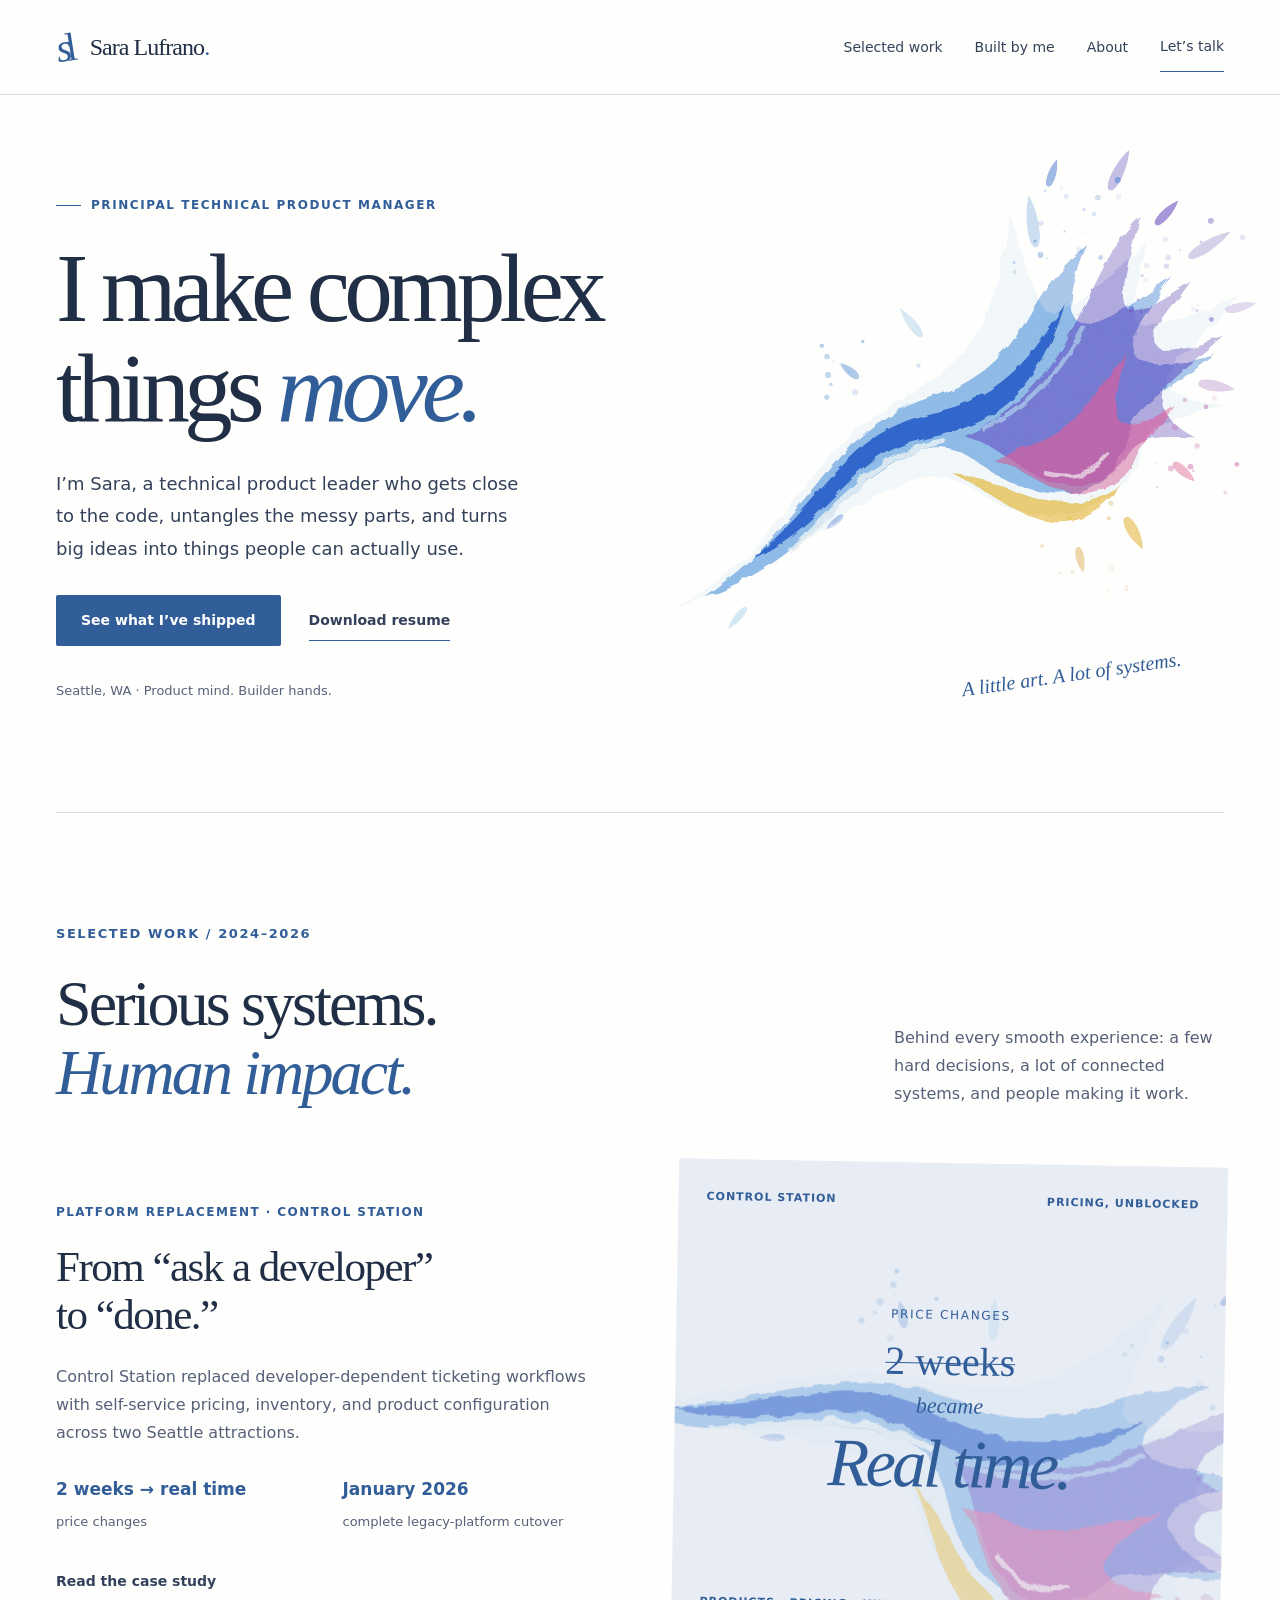
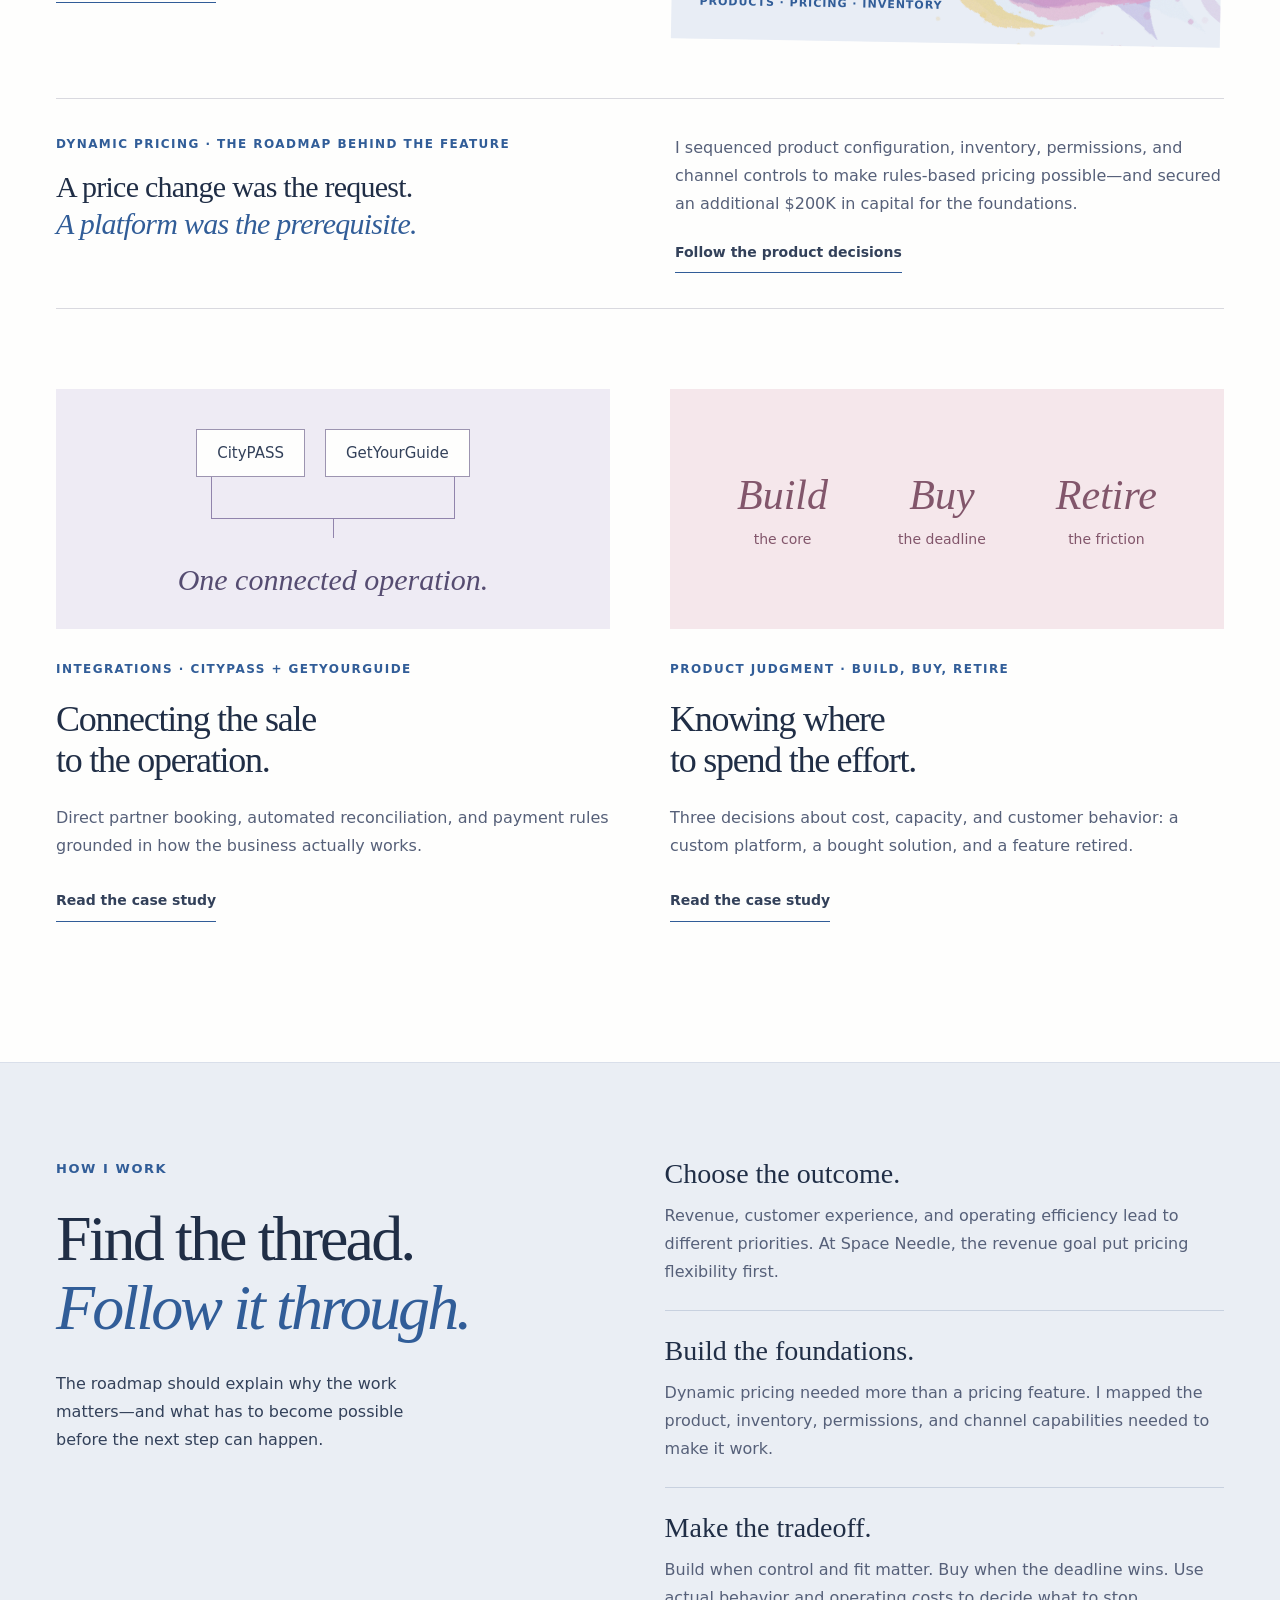
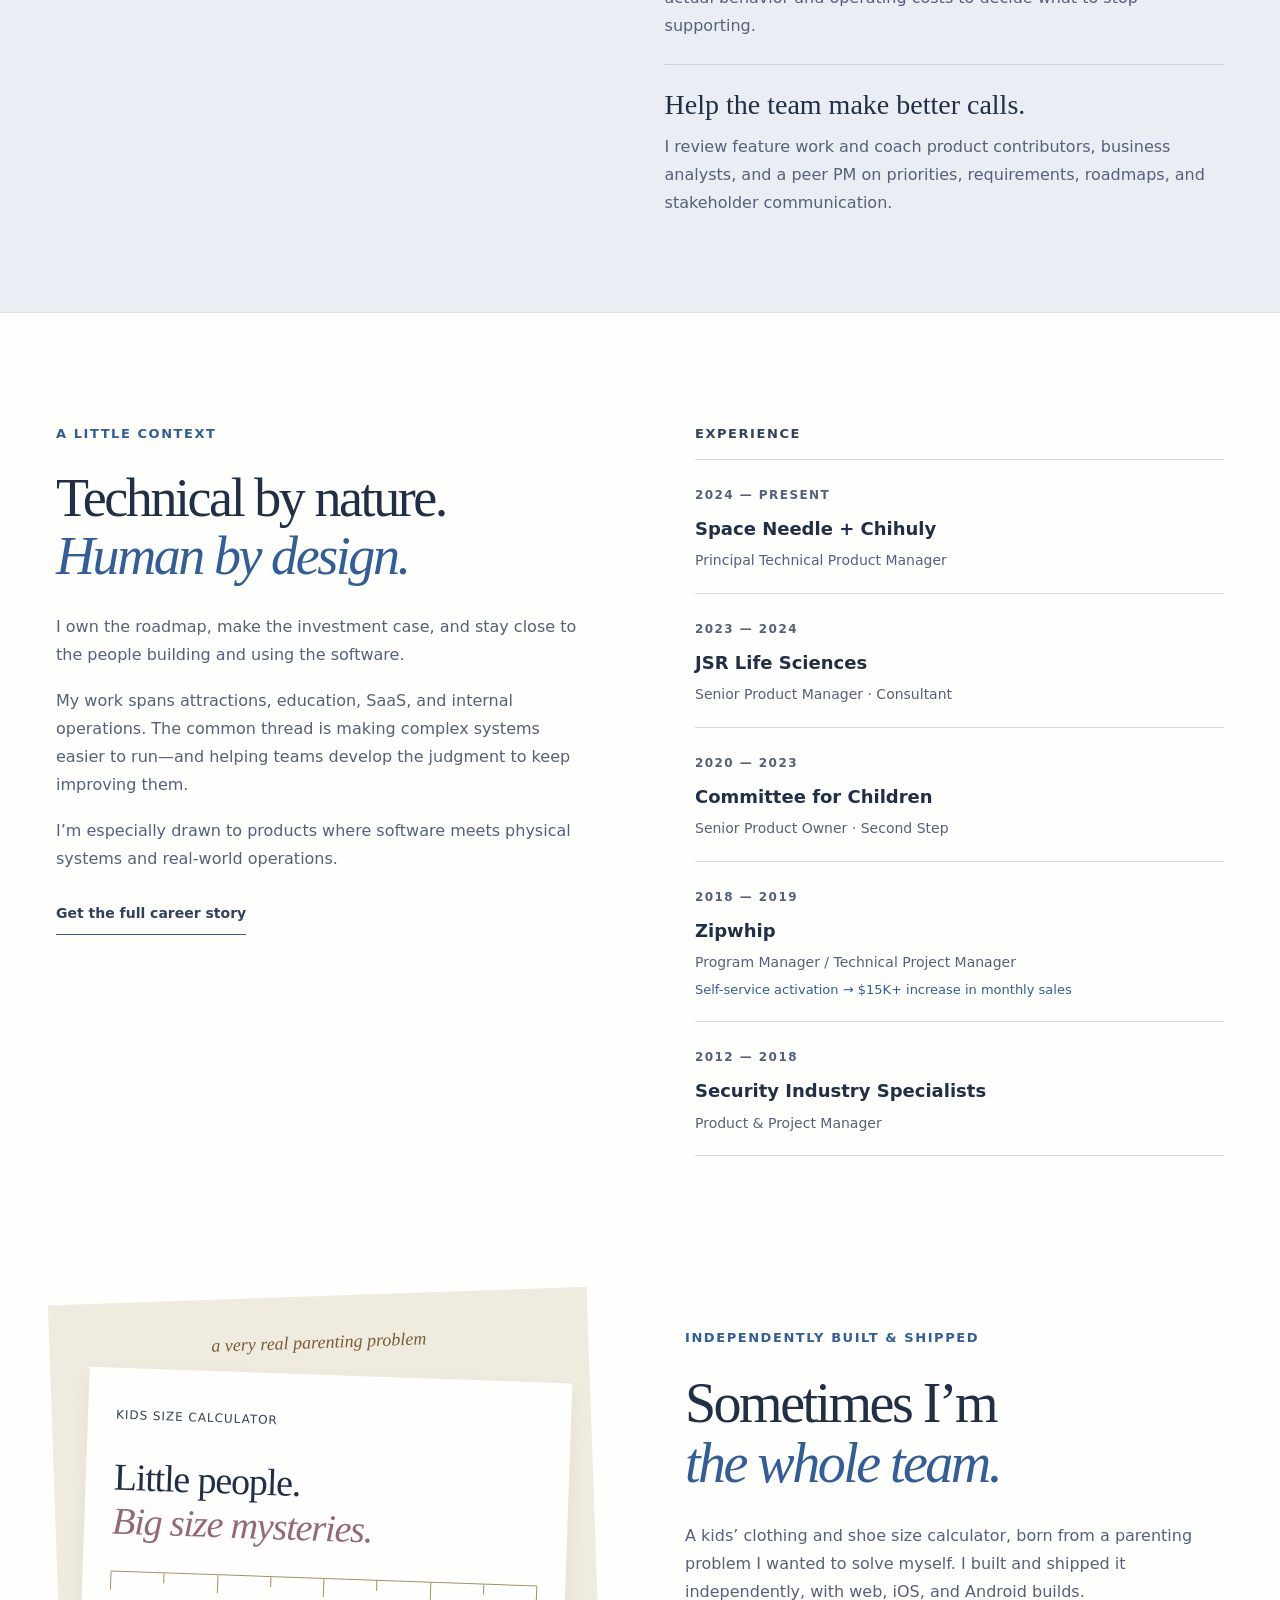
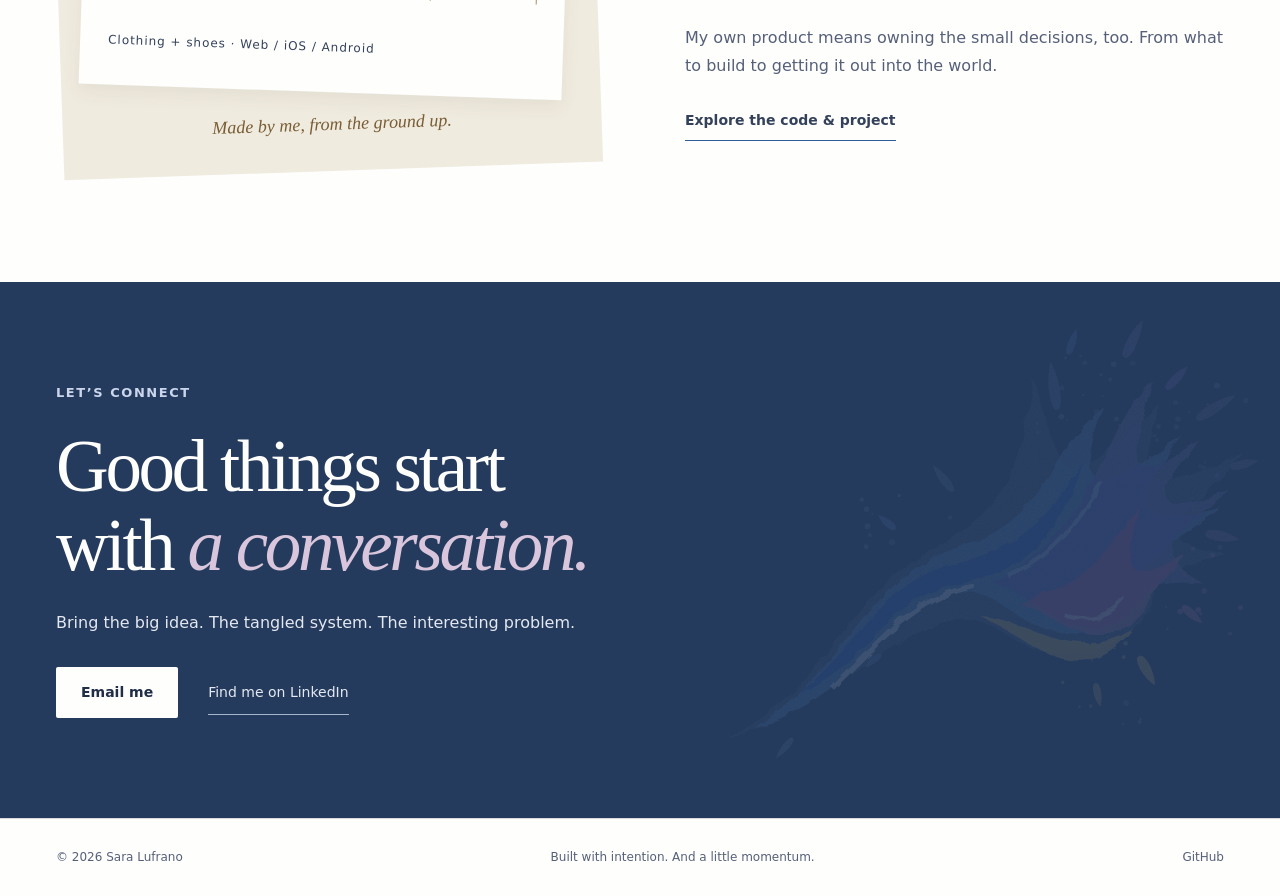
==== commit be956704: "Reshape watercolor artwork into a rising splash with airborne droplets" ====
--- a/index.html
+++ b/index.html
@@ -24,7 +24,7 @@
 <p class="hero-description">I’m Sara, a technical product leader who gets close to the code, untangles the messy parts, and turns big ideas into things people can actually use.</p>
 <div class="hero-actions"><a class="button button-dark" href="#work">See what I’ve shipped </a><a class="text-link" href="assets/Sara-Lufrano-Resume.pdf" download>Download resume </a></div>
 <p class="hero-location"><span aria-hidden="true">◎</span> Seattle, WA · Product mind. Builder hands.</p>
-</div><figure class="motion-art" aria-label="Original sweeping blue, lavender, pink and gold brushwork, inspired by movement on ice."><img src="assets/brushwork.svg" alt="" width="900" height="850" fetchpriority="high"><figcaption>A little art. A lot of systems.</figcaption></figure></section>
+</div><figure class="motion-art" aria-label="Original watercolor splash with blue, violet, pink and yellow paint trails and scattered droplets, inspired by movement on ice."><img src="assets/brushwork.svg" alt="" width="900" height="850" fetchpriority="high"><figcaption>A little art. A lot of systems.</figcaption></figure></section>
 
 <section id="work" class="shell section work-section" aria-labelledby="work-title">
 <div class="section-heading"><div><p class="eyebrow">SELECTED WORK / 2024–2026</p><h2 id="work-title">Serious systems.<br><em>Human impact.</em></h2></div><p>Behind every smooth experience: a few hard decisions, a lot of connected systems, and people making it work.</p></div>
--- a/style.css
+++ b/style.css
@@ -1,5 +1,5 @@
 :root{
-  --paper:#faf8f2;
+  --paper:#fefefd;
   --ink:#202e46;
   --text:#33415a;
   --muted:#566079;
@@ -72,7 +72,7 @@
   position:sticky;
   top:0;
   z-index:30;
-  background:#faf8f2f5;
+  background:#fefefdf5;
   border-bottom:1px solid var(--line)}
 .header-inner{
   min-height:94px;
@@ -323,7 +323,7 @@
   font-size:15px;
   padding:10px 20px;
   border:1px solid #9c94b0;
-  background:#faf8f2;
+  background:#fefefd;
   z-index:1}
 .mini-track{
   position:absolute;
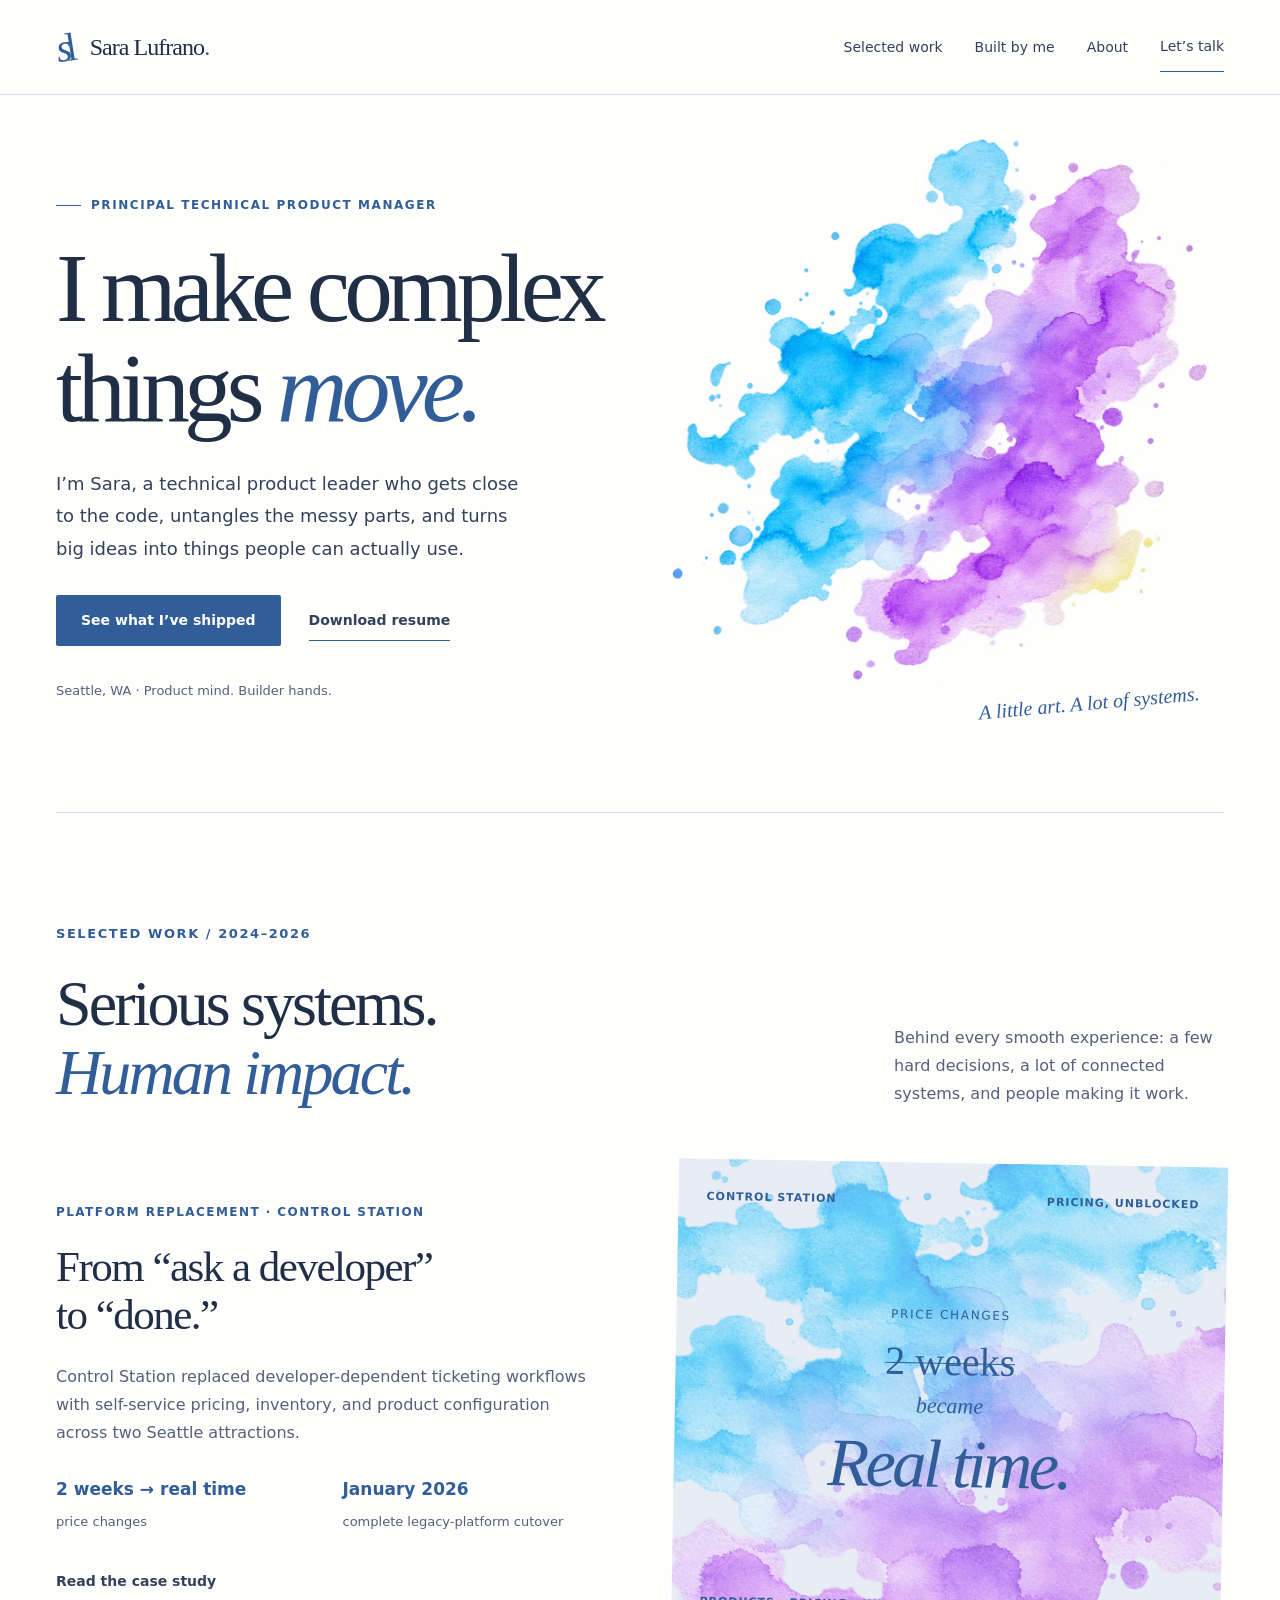
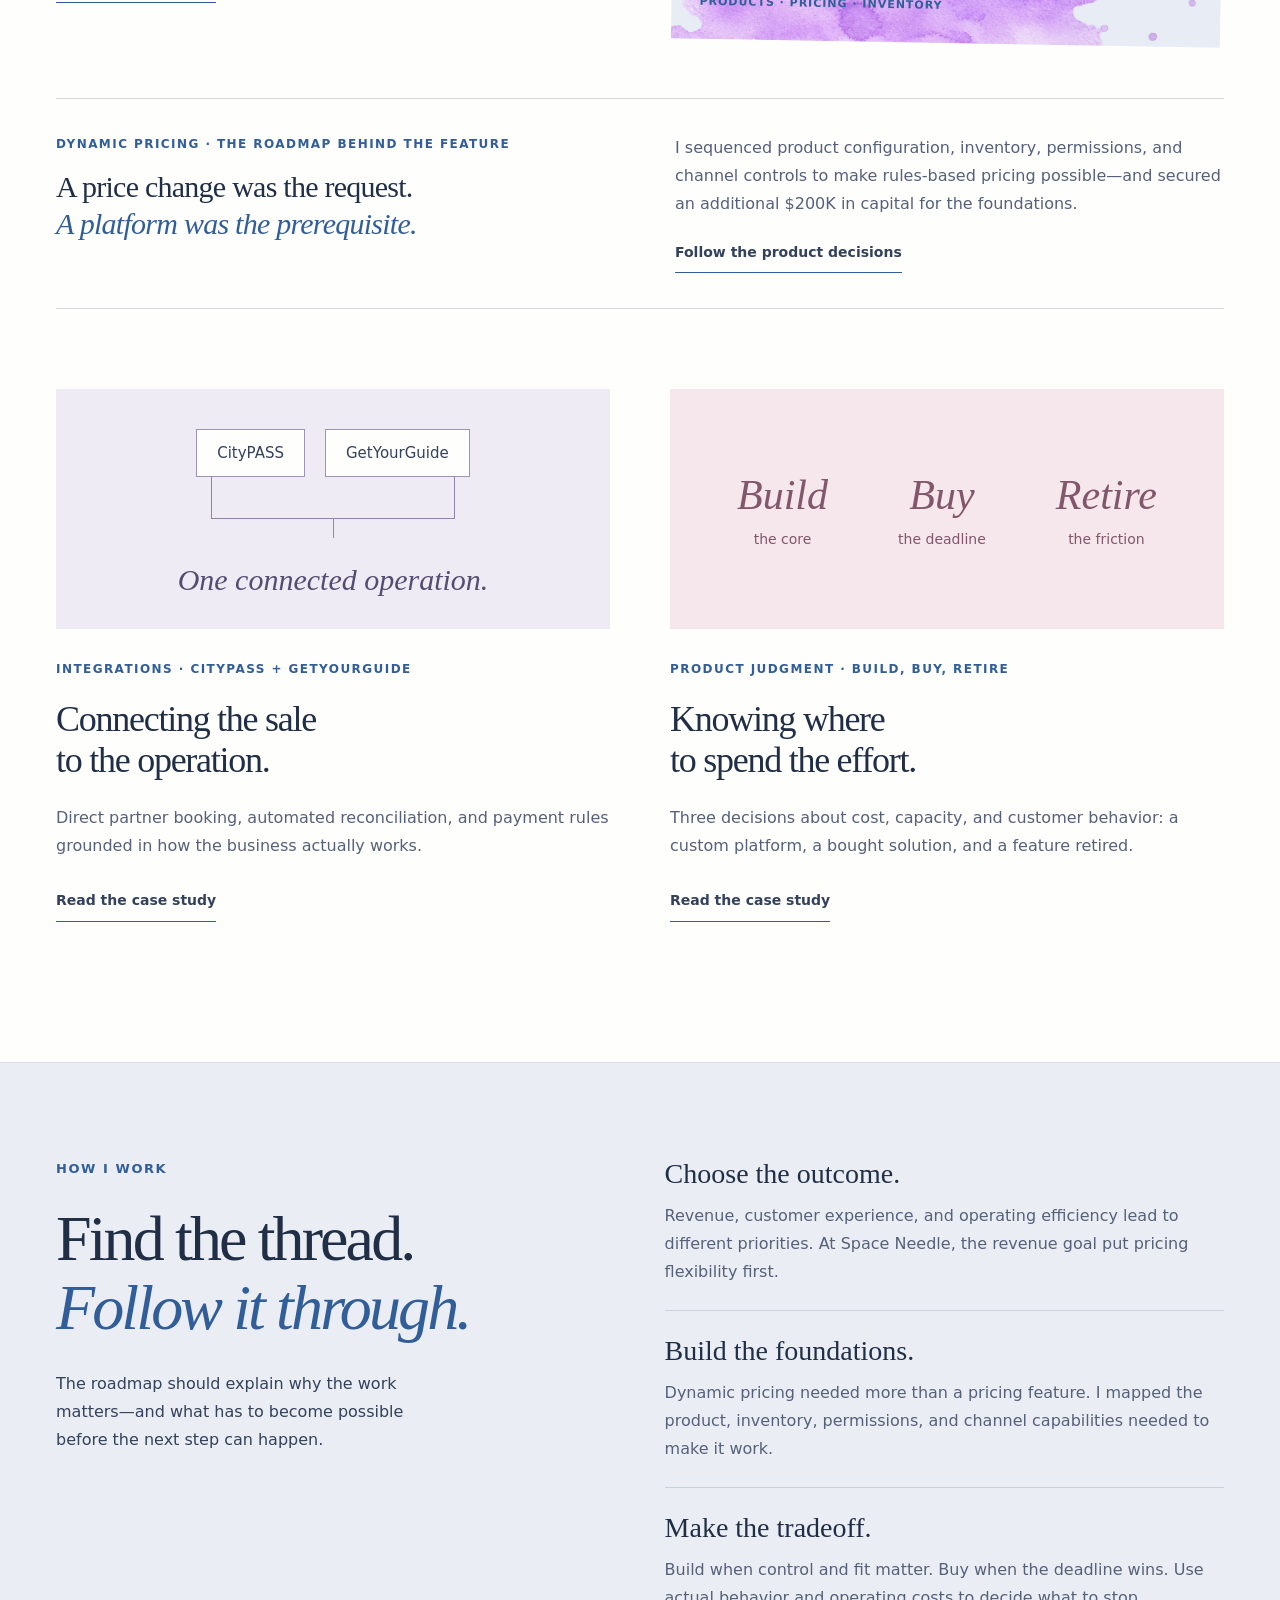
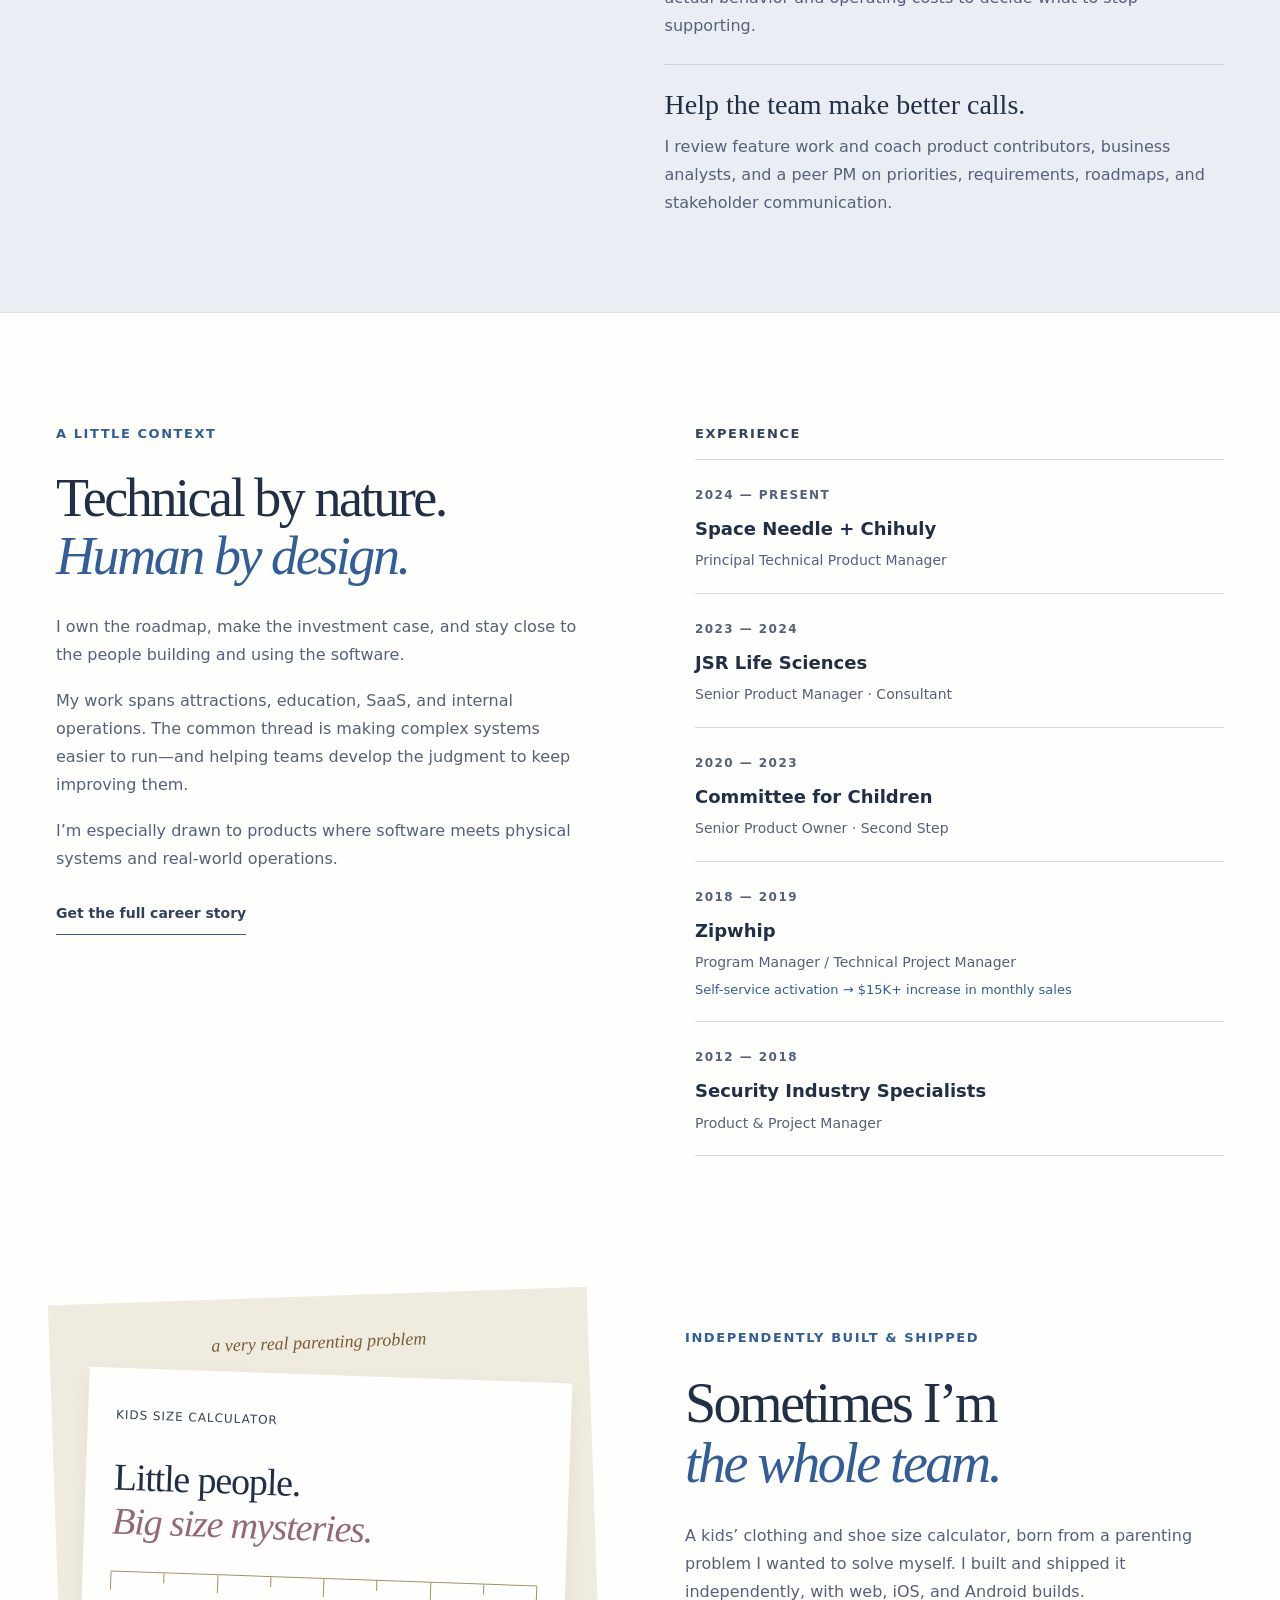
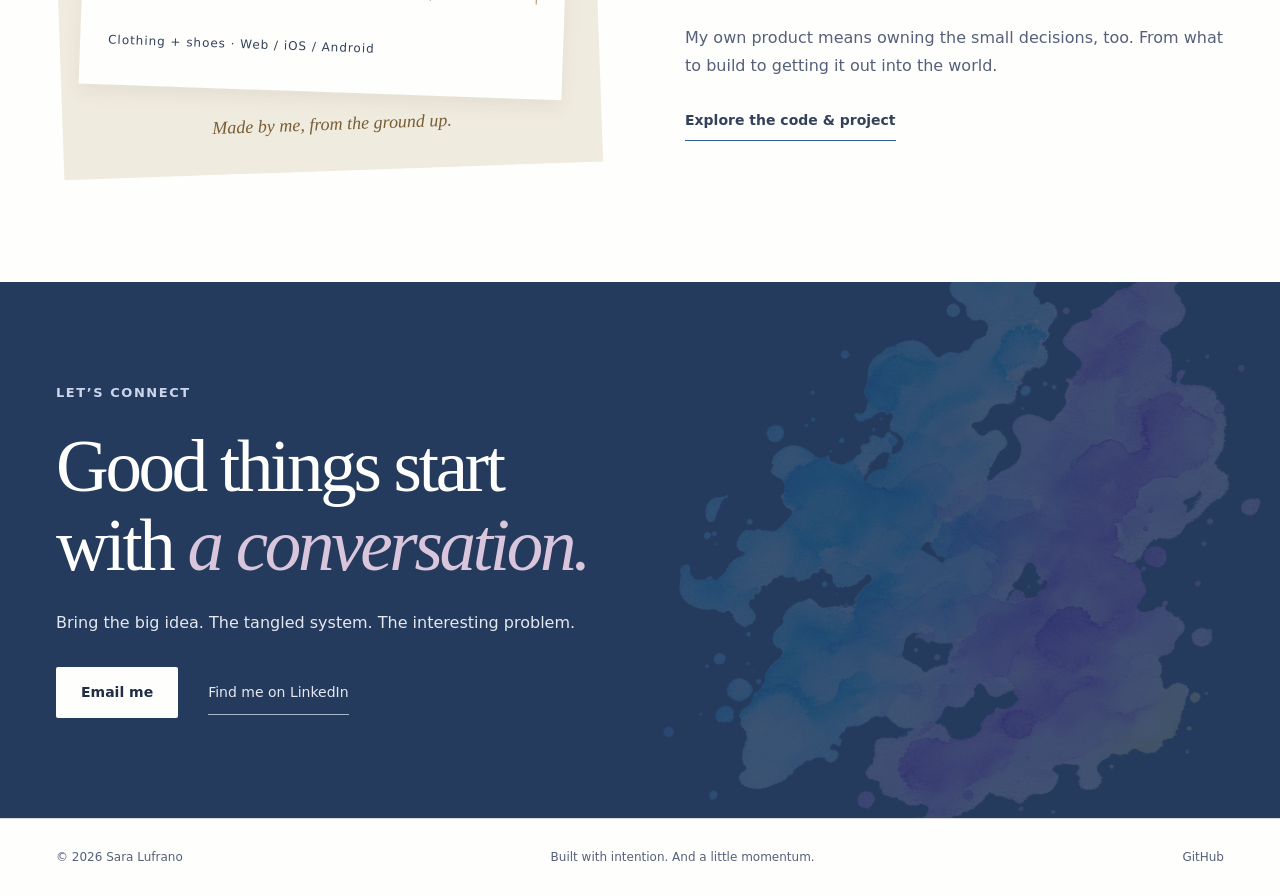
==== commit 80e1752f: "Replace drawn swoosh with textured cyan and orchid watercolor washes" ====
--- a/index.html
+++ b/index.html
@@ -24,7 +24,7 @@
 <p class="hero-description">I’m Sara, a technical product leader who gets close to the code, untangles the messy parts, and turns big ideas into things people can actually use.</p>
 <div class="hero-actions"><a class="button button-dark" href="#work">See what I’ve shipped </a><a class="text-link" href="assets/Sara-Lufrano-Resume.pdf" download>Download resume </a></div>
 <p class="hero-location"><span aria-hidden="true">◎</span> Seattle, WA · Product mind. Builder hands.</p>
-</div><figure class="motion-art" aria-label="Original watercolor splash with blue, violet, pink and yellow paint trails and scattered droplets, inspired by movement on ice."><img src="assets/brushwork.svg" alt="" width="900" height="850" fetchpriority="high"><figcaption>A little art. A lot of systems.</figcaption></figure></section>
+</div><figure class="motion-art" aria-label="Original cyan and orchid watercolor washes with soft pigment edges and scattered paint splatters."><img src="assets/watercolor-splash.webp" alt="" width="1254" height="1254" fetchpriority="high"><figcaption>A little art. A lot of systems.</figcaption></figure></section>
 
 <section id="work" class="shell section work-section" aria-labelledby="work-title">
 <div class="section-heading"><div><p class="eyebrow">SELECTED WORK / 2024–2026</p><h2 id="work-title">Serious systems.<br><em>Human impact.</em></h2></div><p>Behind every smooth experience: a few hard decisions, a lot of connected systems, and people making it work.</p></div>
--- a/style.css
+++ b/style.css
@@ -271,7 +271,7 @@
   position:absolute;
   inset:-25%;
   z-index:-1;
-  background:url('assets/brushwork.svg') center/cover;
+  background:url('assets/watercolor-splash.webp') center/cover;
   opacity:.6;
   transform:rotate(40deg)}
 .poster-header,.poster-footer{
@@ -493,7 +493,7 @@
   content:'';
   position:absolute;
   inset:0 0 0 50%;
-  background:url('assets/brushwork.svg') center/cover;
+  background:url('assets/watercolor-splash.webp') center/cover;
   opacity:.14;
   z-index:-1}
 .contact-section .eyebrow{
@@ -1019,3 +1019,10 @@
   gap:24px;
   margin-top:40px}
 }
+
+/* Scanned watercolor composition: preserve translucent pools and the full splash. */
+.motion-art{top:30px;right:0;width:49%}
+.motion-art figcaption{position:relative;bottom:auto;right:auto;text-align:right;padding-right:24px;margin-top:8px;transform:rotate(-5deg)}
+@media(min-width:1500px){.motion-art{top:20px;right:-30px;width:51%}}
+@media(min-width:761px) and (max-width:1050px){.motion-art{top:100px;right:-10px;width:48%;opacity:.85}}
+@media(max-width:760px){.motion-art{position:relative;top:auto;right:auto;width:100%;height:auto;overflow:visible;margin-top:28px}.motion-art img{position:relative;width:100%;height:auto;left:auto;top:auto}.motion-art figcaption{margin-top:0;font-size:18px}}
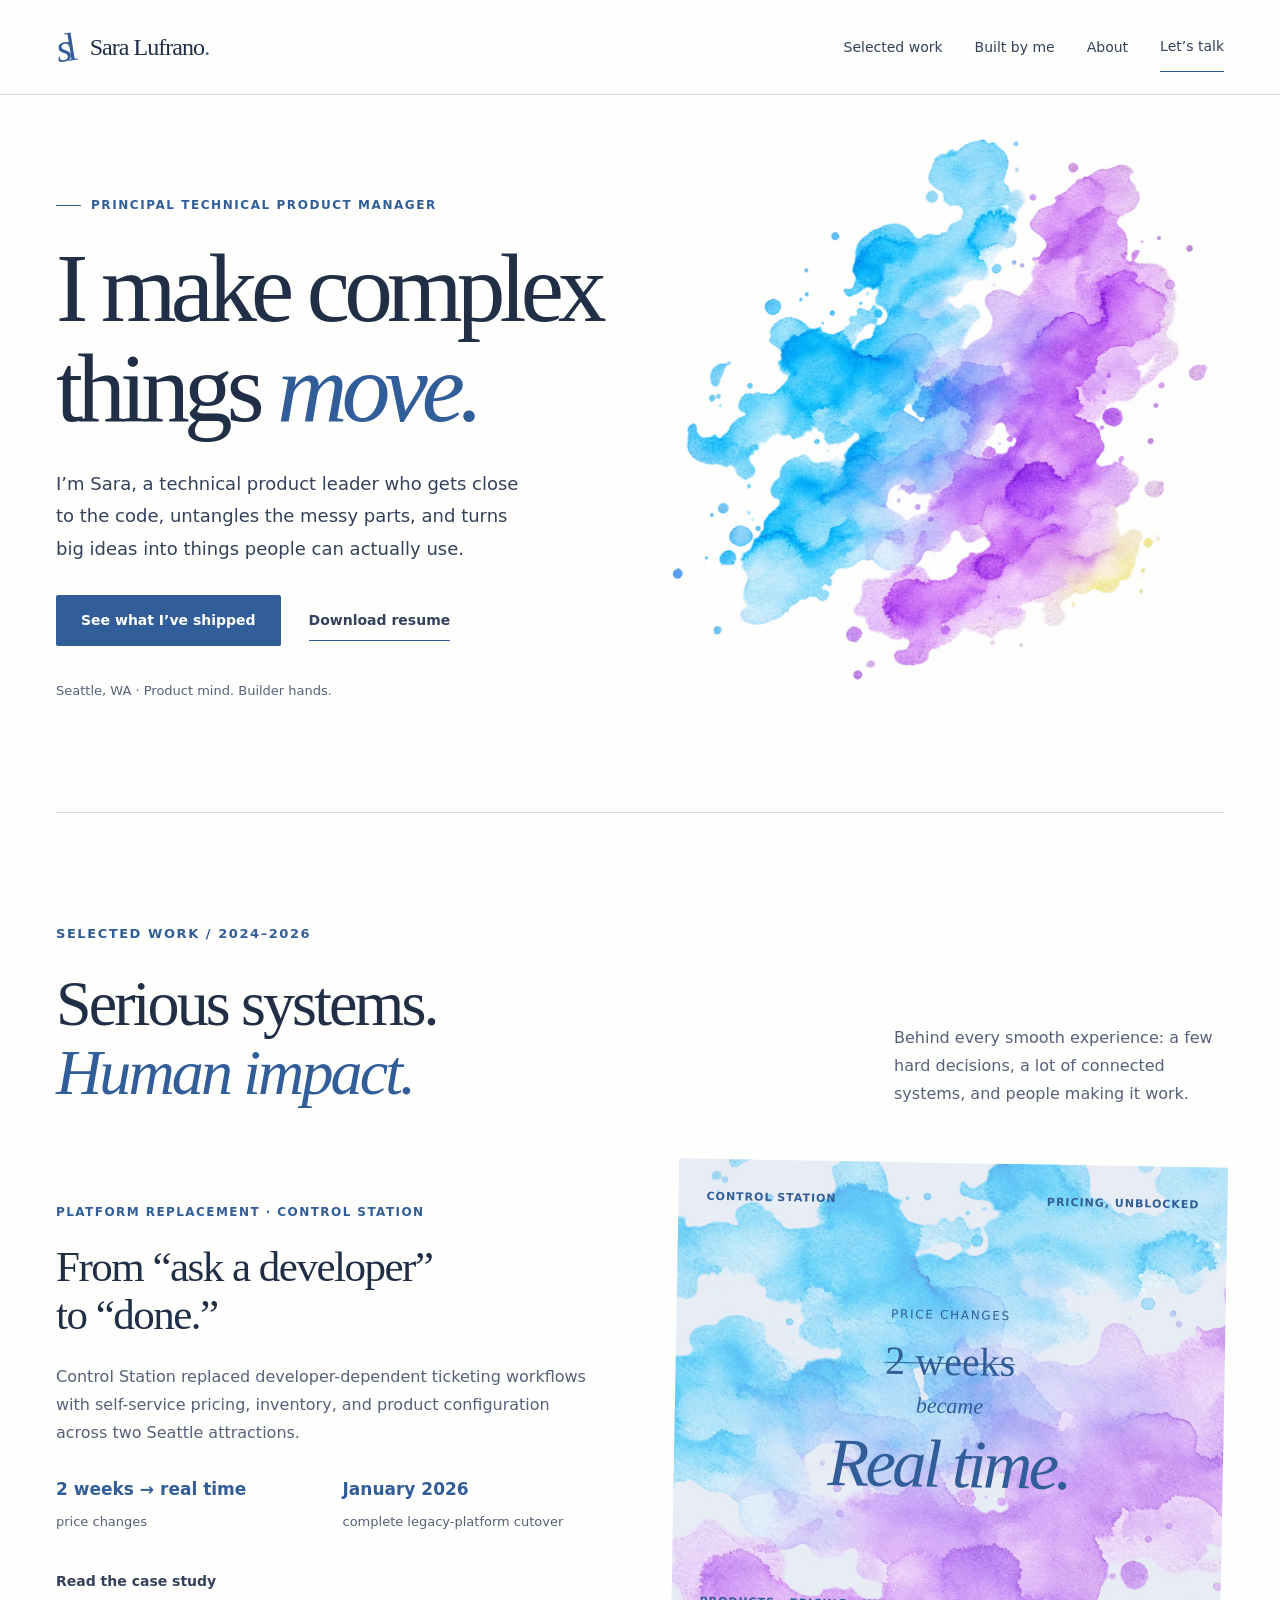
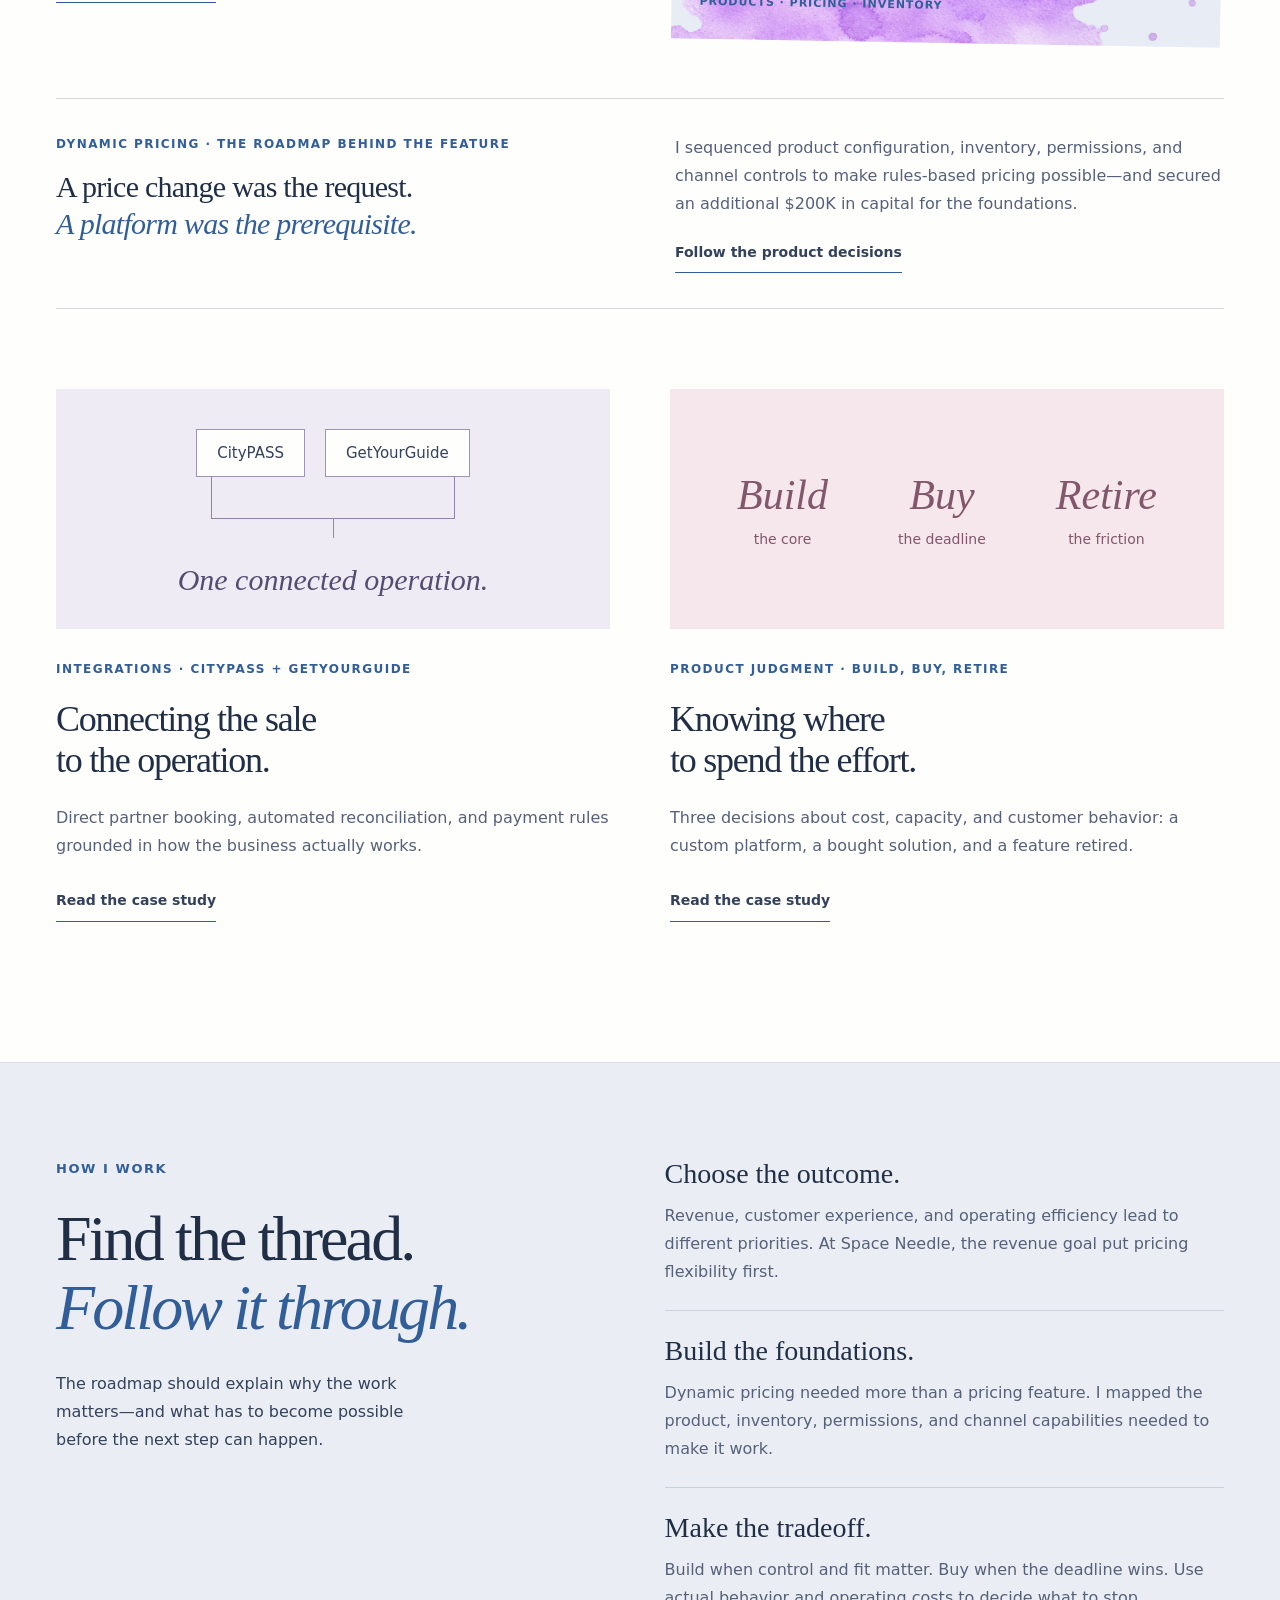
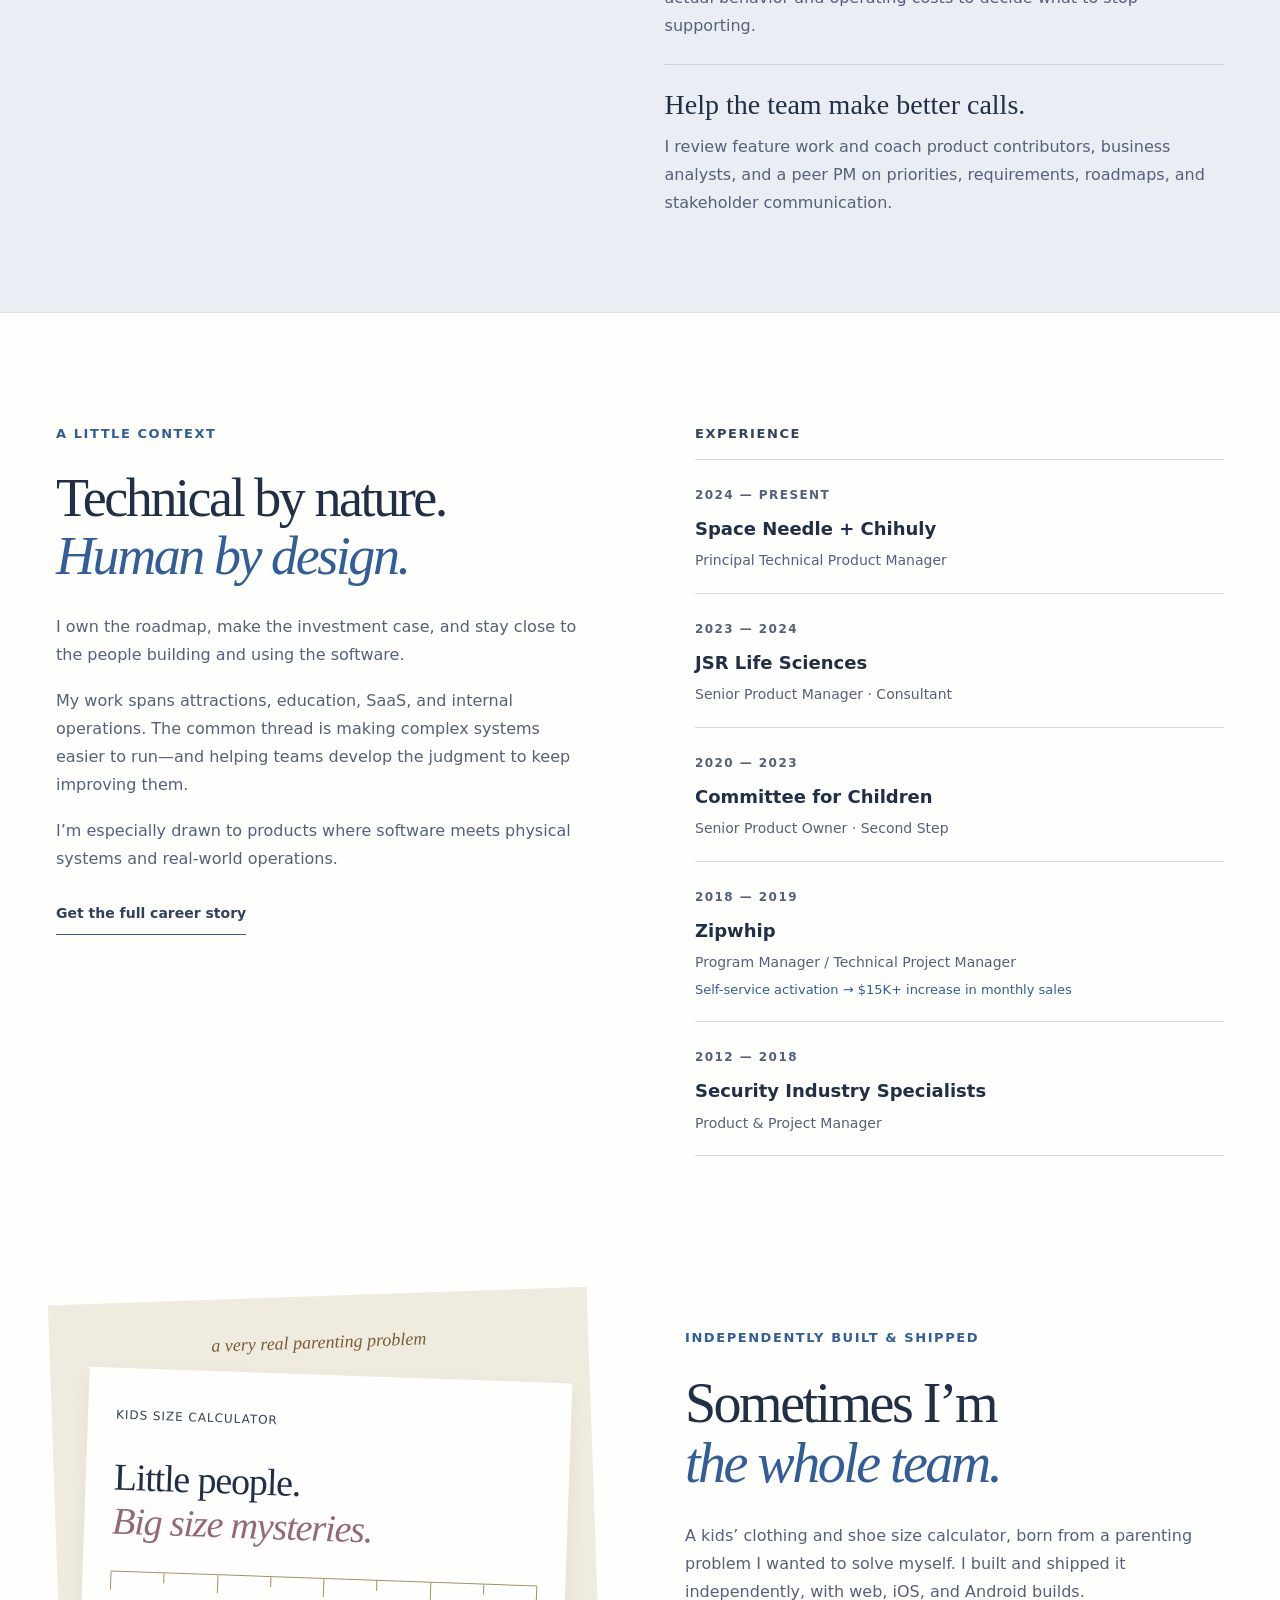
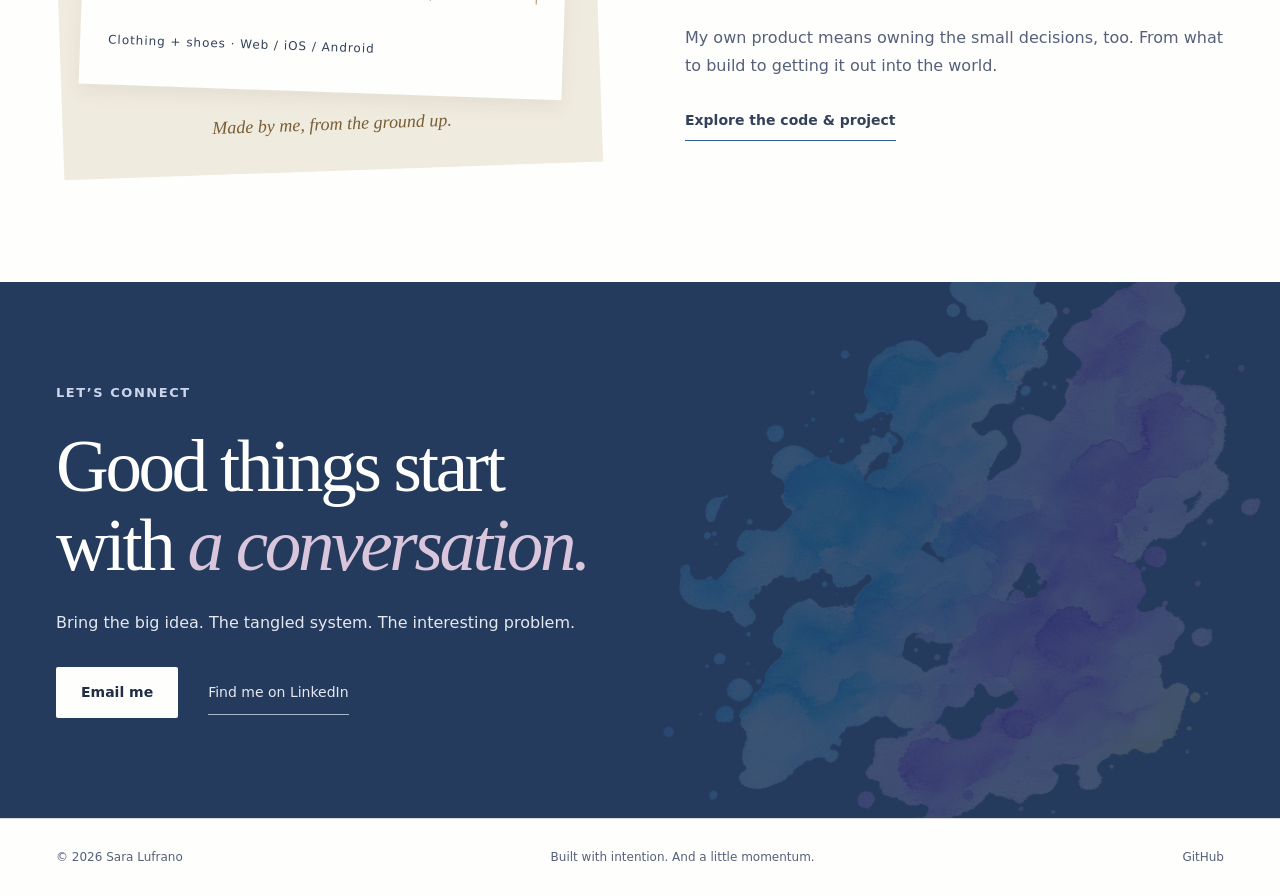
==== commit 1dcfed84: "Remove the caption beneath the hero watercolor" ====
--- a/index.html
+++ b/index.html
@@ -24,7 +24,7 @@
 <p class="hero-description">I’m Sara, a technical product leader who gets close to the code, untangles the messy parts, and turns big ideas into things people can actually use.</p>
 <div class="hero-actions"><a class="button button-dark" href="#work">See what I’ve shipped </a><a class="text-link" href="assets/Sara-Lufrano-Resume.pdf" download>Download resume </a></div>
 <p class="hero-location"><span aria-hidden="true">◎</span> Seattle, WA · Product mind. Builder hands.</p>
-</div><figure class="motion-art" aria-label="Original cyan and orchid watercolor washes with soft pigment edges and scattered paint splatters."><img src="assets/watercolor-splash.webp" alt="" width="1254" height="1254" fetchpriority="high"><figcaption>A little art. A lot of systems.</figcaption></figure></section>
+</div><figure class="motion-art" aria-label="Original cyan and orchid watercolor washes with soft pigment edges and scattered paint splatters."><img src="assets/watercolor-splash.webp" alt="" width="1254" height="1254" fetchpriority="high"></figure></section>
 
 <section id="work" class="shell section work-section" aria-labelledby="work-title">
 <div class="section-heading"><div><p class="eyebrow">SELECTED WORK / 2024–2026</p><h2 id="work-title">Serious systems.<br><em>Human impact.</em></h2></div><p>Behind every smooth experience: a few hard decisions, a lot of connected systems, and people making it work.</p></div>
--- a/style.css
+++ b/style.css
@@ -201,13 +201,7 @@
   display:block;
   animation:brush-drift 12s ease-in-out infinite alternate;
   transform-origin:60% 45%}
-.motion-art figcaption{
-  font:italic 20px var(--serif);
-  color:var(--blue);
-  transform:rotate(-8deg);
-  position:absolute;
-  bottom:7%;
-  right:14%}
+
 @keyframes brush-drift{
   to{
   transform:translateY(10px) rotate(2deg)}
@@ -811,10 +805,7 @@
   height:auto;
   left:-5%;
   top:-55px}
-.motion-art figcaption{
-  bottom:12%;
-  right:8%;
-  font-size:18px}
+
 .section{
   padding-block:65px}
 .section-heading{
@@ -1022,7 +1013,7 @@
 
 /* Scanned watercolor composition: preserve translucent pools and the full splash. */
 .motion-art{top:30px;right:0;width:49%}
-.motion-art figcaption{position:relative;bottom:auto;right:auto;text-align:right;padding-right:24px;margin-top:8px;transform:rotate(-5deg)}
+
 @media(min-width:1500px){.motion-art{top:20px;right:-30px;width:51%}}
 @media(min-width:761px) and (max-width:1050px){.motion-art{top:100px;right:-10px;width:48%;opacity:.85}}
-@media(max-width:760px){.motion-art{position:relative;top:auto;right:auto;width:100%;height:auto;overflow:visible;margin-top:28px}.motion-art img{position:relative;width:100%;height:auto;left:auto;top:auto}.motion-art figcaption{margin-top:0;font-size:18px}}
+@media(max-width:760px){.motion-art{position:relative;top:auto;right:auto;width:100%;height:auto;overflow:visible;margin-top:28px}.motion-art img{position:relative;width:100%;height:auto;left:auto;top:auto}}
